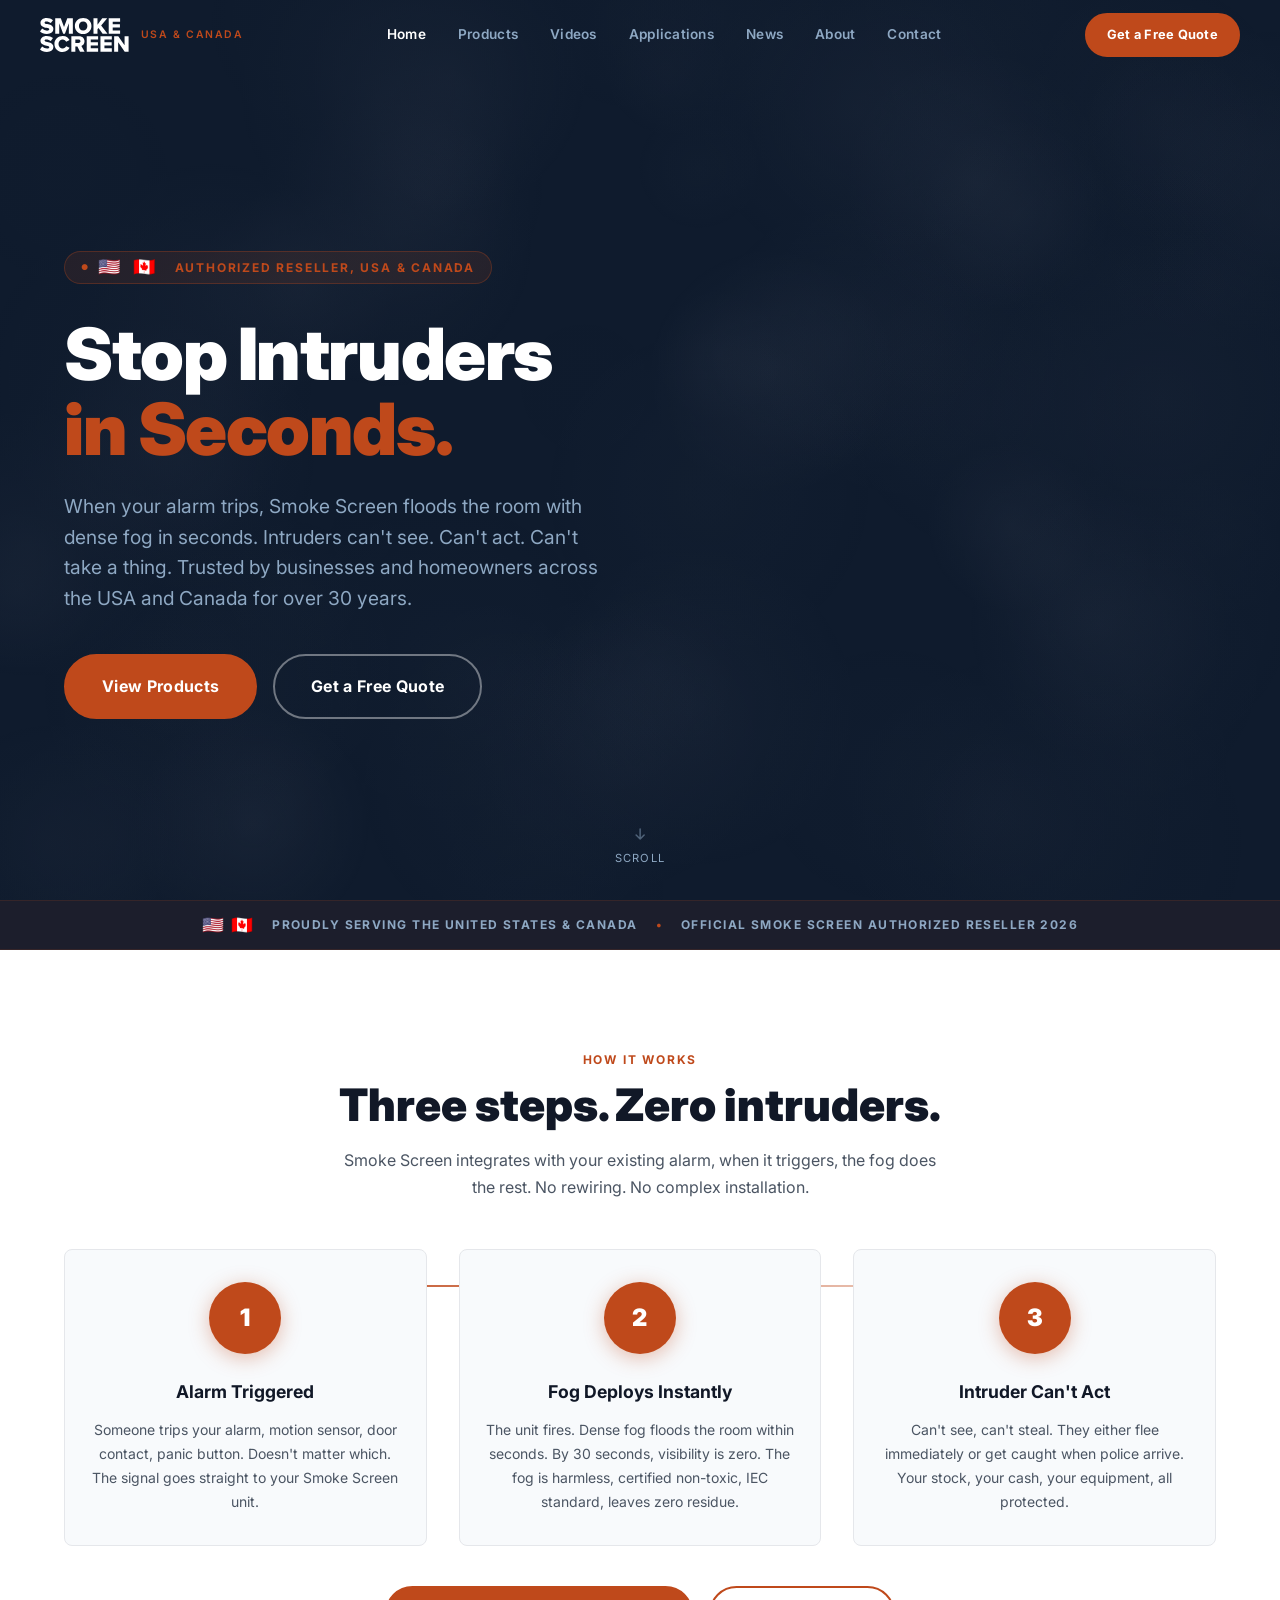
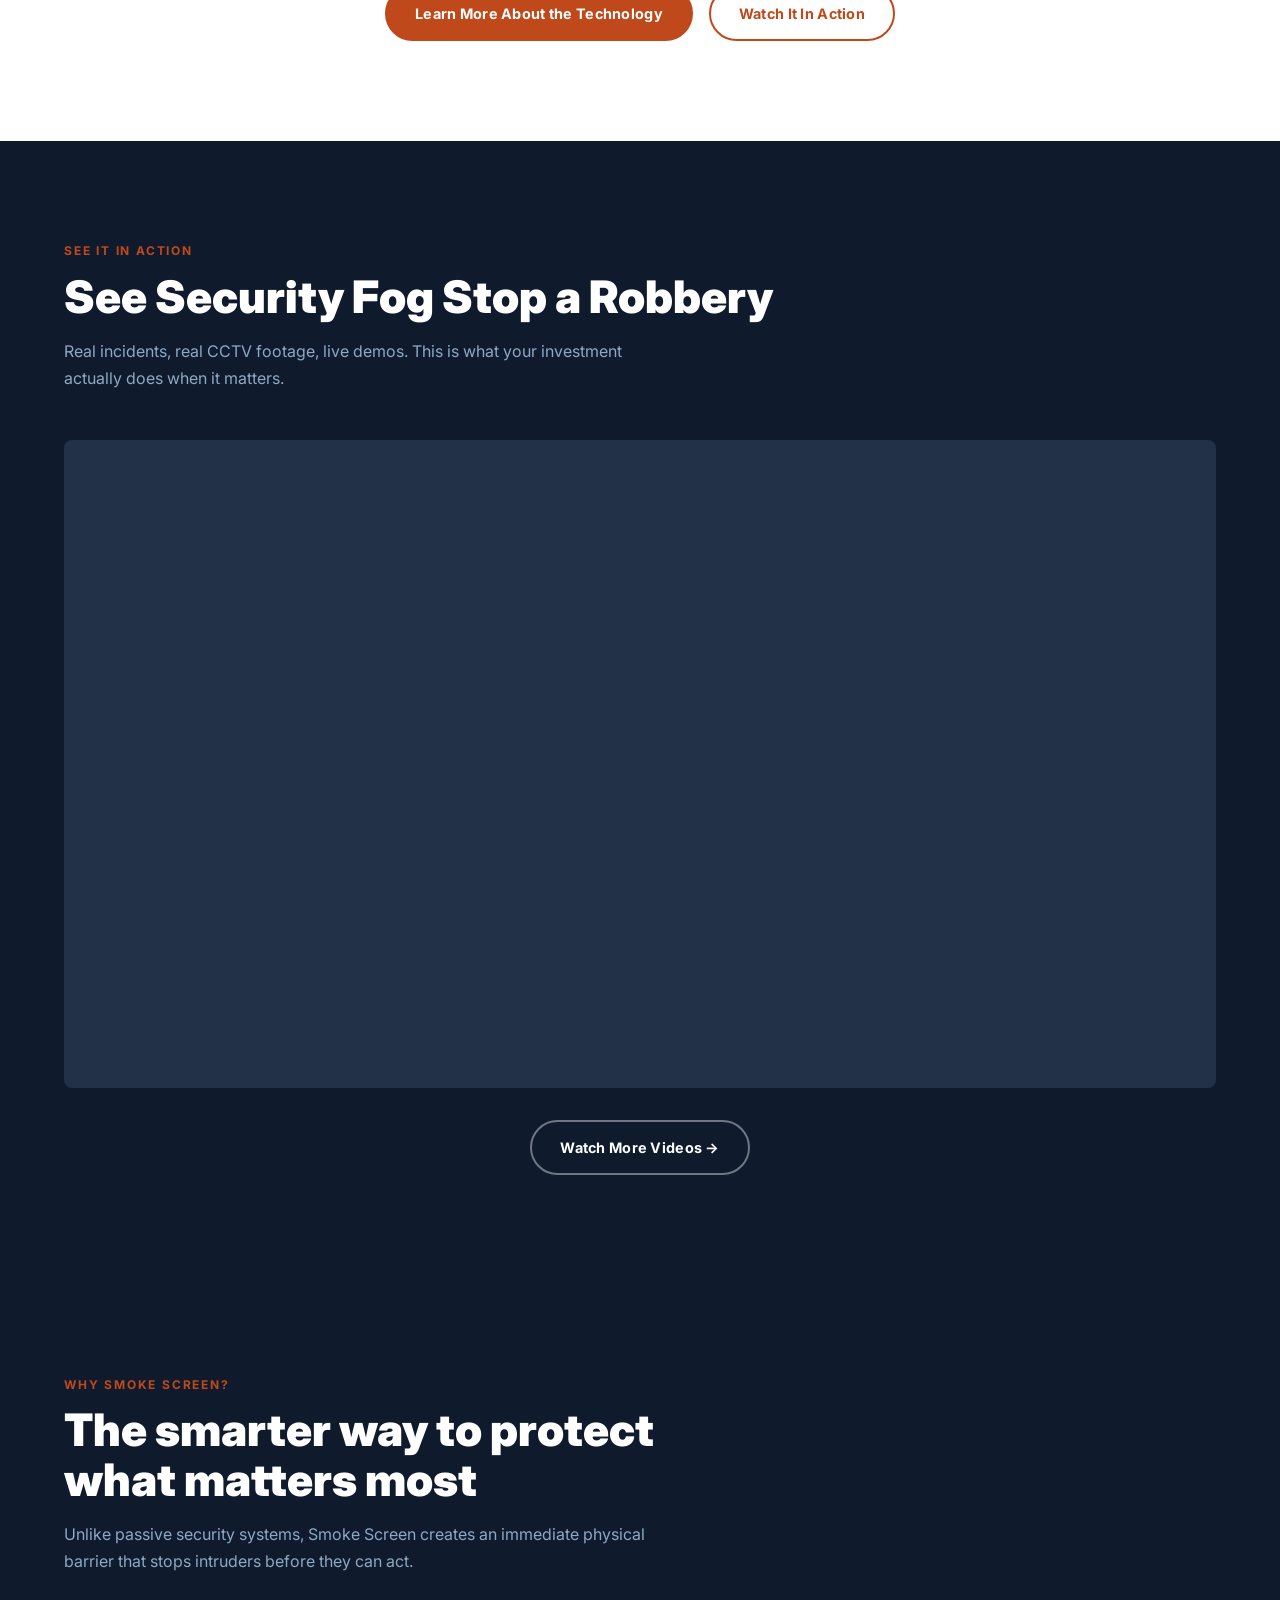
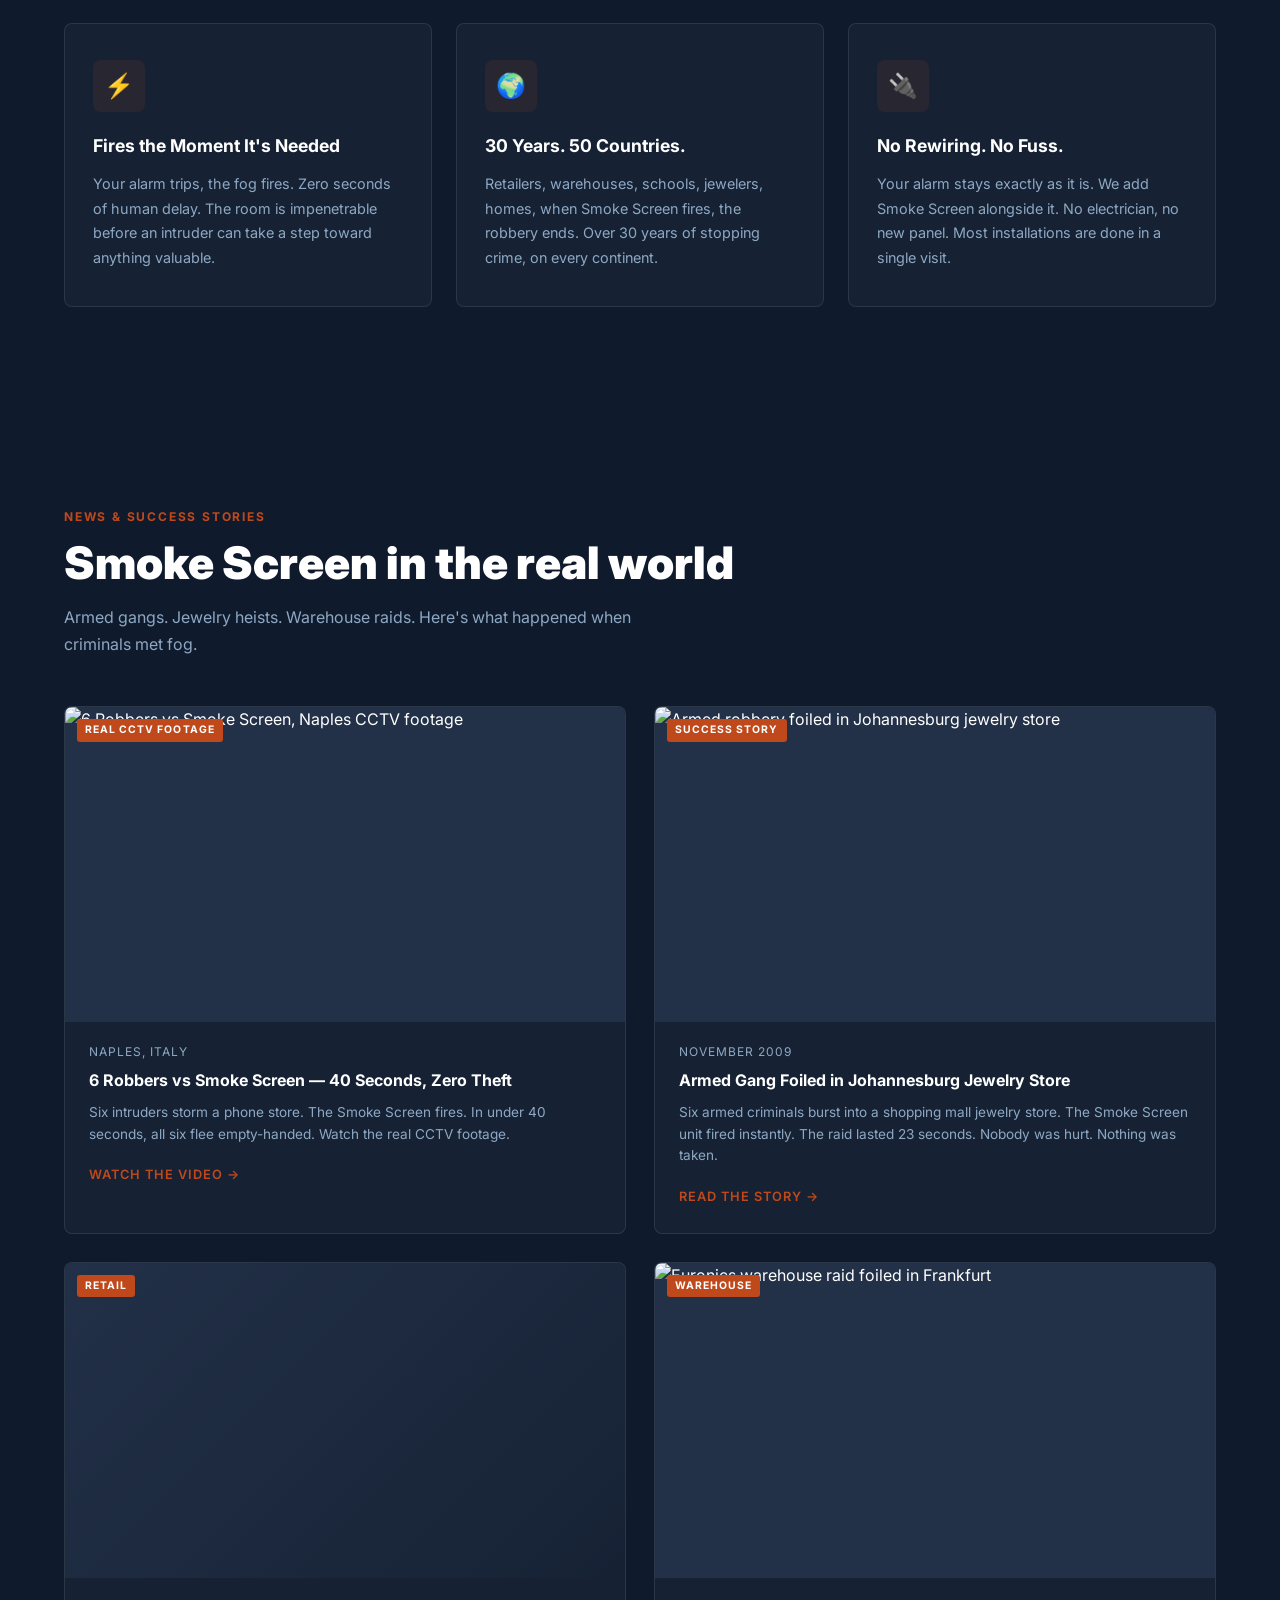
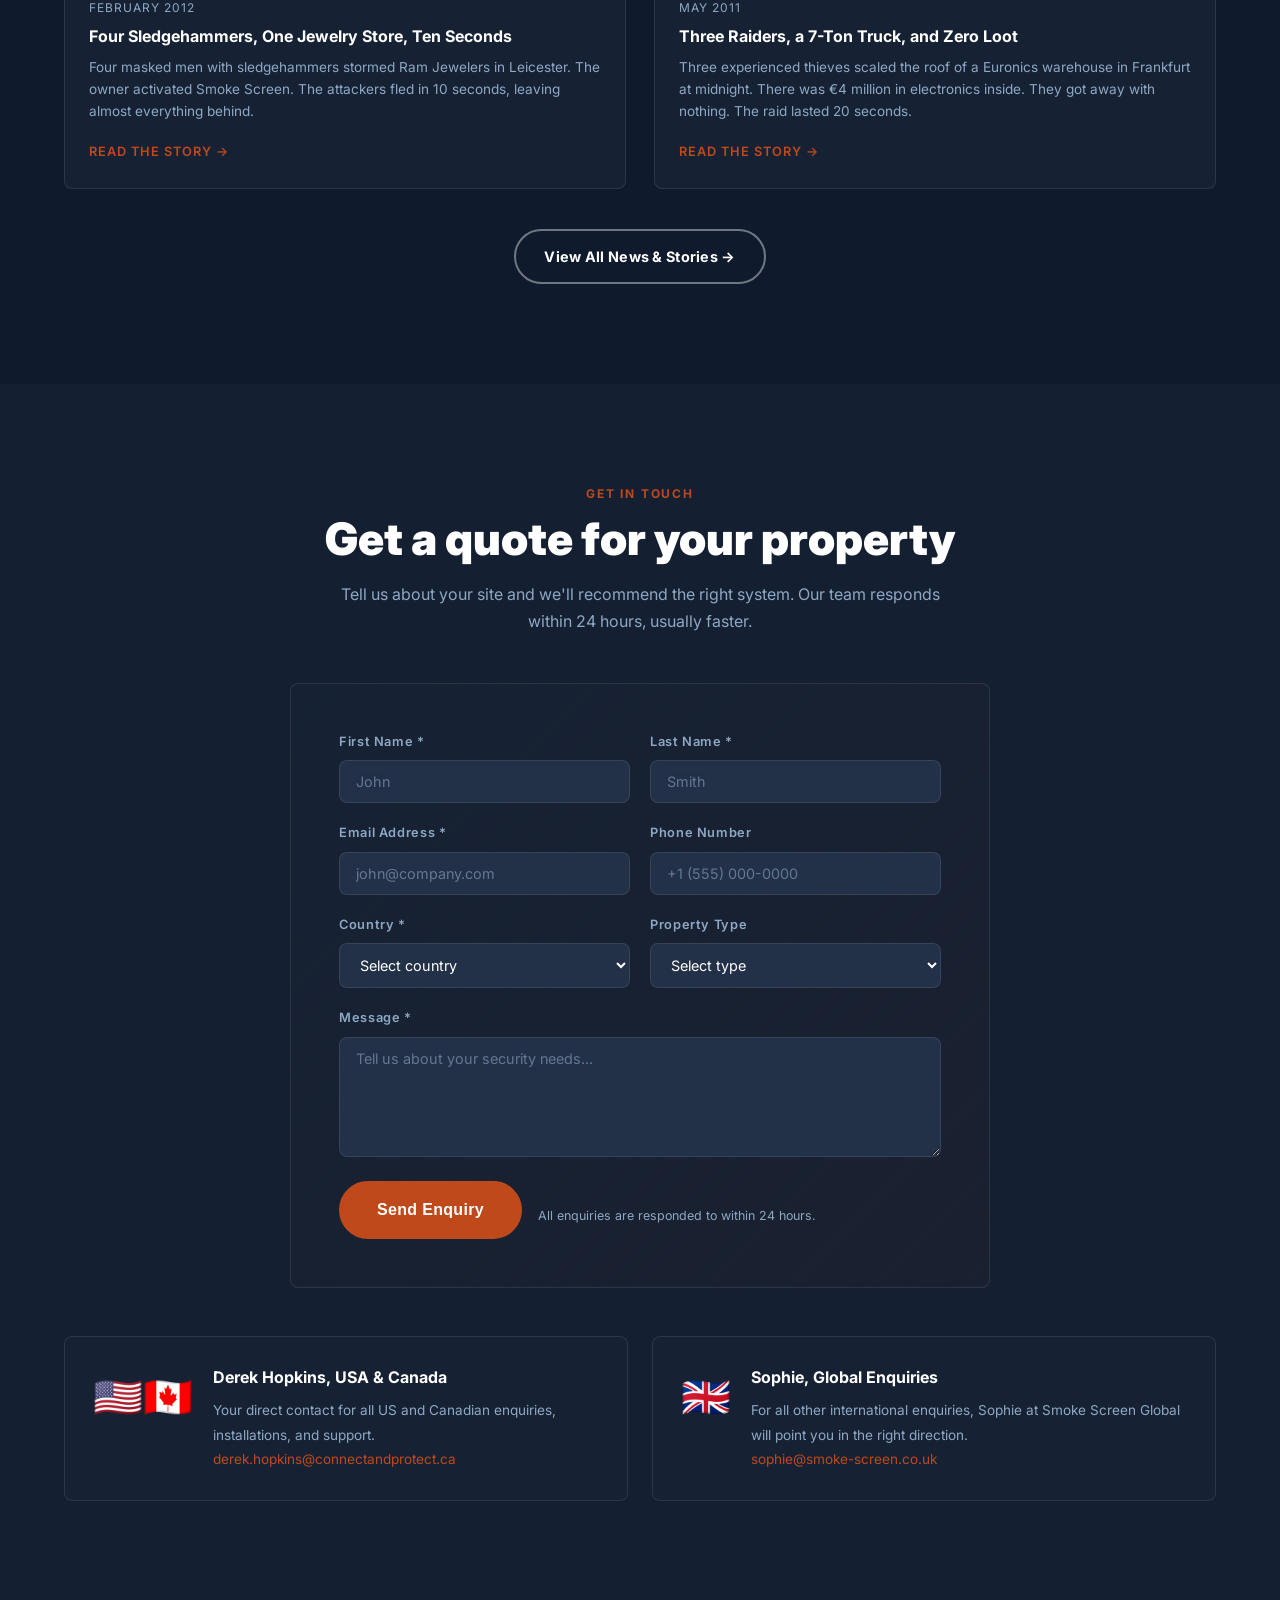
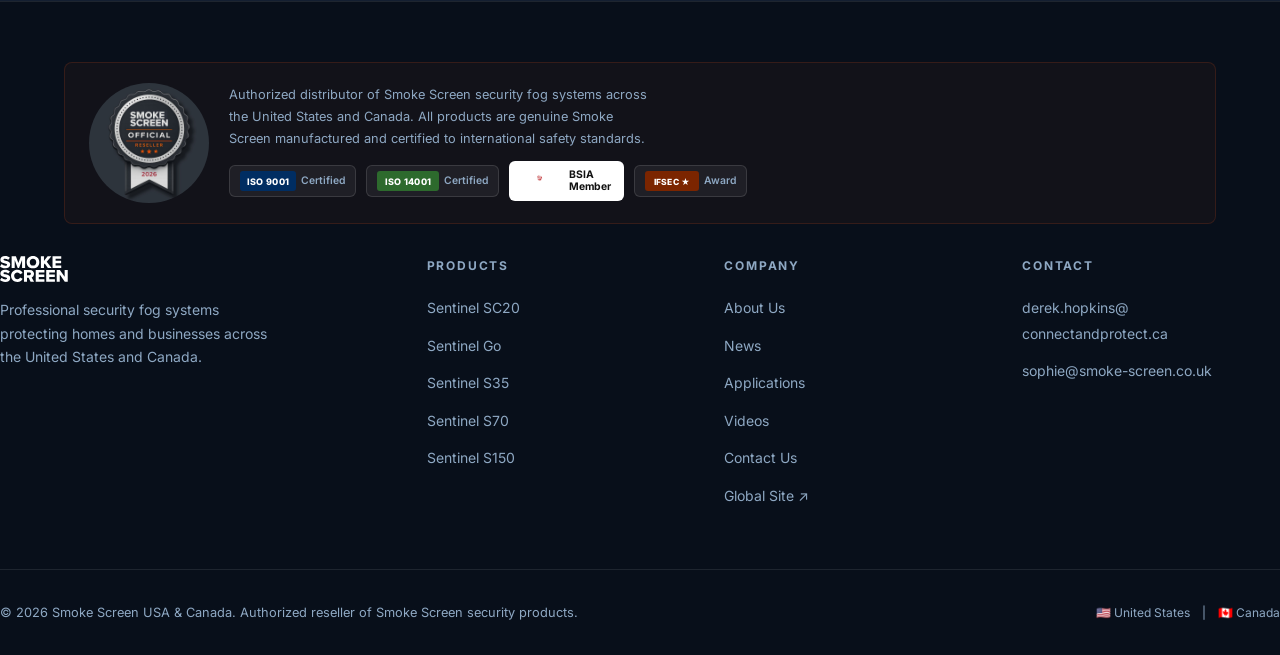
==== index.html @ ddd6b3ee "Update index.html" ====
<!DOCTYPE html>
<html lang="en">
<head>
  <meta charset="UTF-8" />
  <meta name="viewport" content="width=device-width, initial-scale=1.0" />
  <title>Smoke Screen Security, USA & Canada | Security Fog Systems</title>
  <meta name="description" content="Professional security fog systems for the USA and Canada. Stop intruders in seconds with Smoke Screen's proven fog security technology. Request a free quote today." />
  <meta name="keywords" content="security smoke screen USA, fog security system Canada, intruder deterrent USA, smoke screen alarm system, security fog machine, Sentinel Go" />
  <link rel="canonical" href="https://us.smoke-screen.com/" />
  <meta property="og:title" content="Smoke Screen Security, USA & Canada" />
  <meta property="og:description" content="Stop intruders in seconds with professional security fog systems. Serving the USA and Canada." />
  <meta property="og:type" content="website" />
  <meta property="og:url" content="https://us.smoke-screen.com/" />
  <script type="application/ld+json">
  {
    "@context": "https://schema.org",
    "@type": "LocalBusiness",
    "name": "Smoke Screen Security USA & Canada",
    "url": "https://us.smoke-screen.com",
    "description": "Professional security fog systems for the USA and Canada market.",
    "areaServed": ["US", "CA"]
  }
  </script>
  <link rel="preconnect" href="https://fonts.googleapis.com" />
  <link rel="preconnect" href="https://fonts.gstatic.com" crossorigin />
  <link href="https://fonts.googleapis.com/css2?family=Inter:wght@400;600;700;900&display=swap" rel="stylesheet" />
  <link rel="stylesheet" href="css/styles.css" />
  <style>
    .reveal { opacity: 0; transform: translateY(24px); transition: opacity 0.6s ease, transform 0.6s ease; }
    .reveal.revealed { opacity: 1; transform: translateY(0); }
    .reveal-d1 { transition-delay: 0.1s; }
    .reveal-d2 { transition-delay: 0.2s; }
    .reveal-d3 { transition-delay: 0.3s; }
  </style>
</head>
<body>

<!-- ===================== NAV ===================== -->
<nav class="nav" id="main-nav" aria-label="Main navigation">
  <div class="nav-inner">
    <a href="index.html" class="nav-logo" aria-label="Smoke Screen Home">
      <svg viewBox="0 0 1451.04 556.87" xmlns="http://www.w3.org/2000/svg" aria-hidden="true">
        <path fill="#FFFFFF" d="M34.7,173.49a114.91,114.91,0,0,0,81.22,33.57c22.5,0,36.23-9.54,36.23-21.74,0-14.49-16.4-20.21-43.47-25.93C66.73,151,8,140.33,8,80.08,8,37.37,44.23.38,109.44.38c40.8,0,76.26,12.2,103.34,35.45L176.93,82.74c-21.36-17.54-49.19-26.31-71.69-26.31-21.73,0-30.12,8.77-30.12,19.83,0,13.34,15.64,17.92,43.84,23.26,42,8.76,99.92,21,99.92,78.55,0,51.1-37.75,85-106,85-51.47,0-87.31-16-112.86-40.43Z M472.48,86.94,408,258.53h-29L315,86.94V258.53H249.4V4.19h91.13l53,144.14L446.93,4.19h91.14V258.53H472.48Z M707,0c77.79,0,135.75,54.15,135.75,131.55S784.81,263.11,707,263.11,570.9,209,570.9,131.55,629.23,0,707,0Zm0,58c-42.33,0-69.39,32-69.39,73.6,0,41.18,27.06,73.59,69.39,73.59,42,0,69-32.41,69-73.59C776,90,749,58,707,58Z M958.73,162.81l-17.16,21.36v74.36H876V4.19h65.59V108.66L1019.74,4.19h80.84l-98.76,119,104.1,135.37h-80.46Z M1125.39,4.19h186.47V59.48H1191V101.8h118.2v55.67H1191v45.77h120.88v55.29H1125.39Z M34.7,467.26a114.94,114.94,0,0,0,81.22,33.56c22.5,0,36.23-9.54,36.23-21.74,0-14.49-16.4-20.21-43.47-25.93C66.73,444.76,8,434.09,8,373.84c0-42.71,36.23-79.7,101.44-79.7,40.8,0,76.26,12.21,103.34,35.47L176.93,376.5c-21.36-17.54-49.19-26.3-71.69-26.3C83.51,350.2,75.12,359,75.12,370c0,13.34,15.64,17.92,43.84,23.26,42,8.77,99.92,21,99.92,78.56,0,51.09-37.75,85-106,85-51.47,0-87.31-16-112.86-40.42Z M236.43,425.31c0-78.55,59.49-131.55,135.76-131.55,63.3,0,96.09,34.69,112.87,68.26L428.63,388.7c-8.4-20.2-30.13-37-56.44-37-39.66,0-69,32-69,73.59s29.36,73.59,69,73.59c26.31,0,48-16.78,56.44-37l56.43,26.7c-16.4,32.79-49.57,68.25-112.87,68.25C295.92,556.87,236.43,503.48,236.43,425.31Z M612.45,466.12H578.89v86.17h-65.6V298H640.66c56.44,0,88.47,37.37,88.47,84.65,0,44.23-27.08,67.88-50.71,76.27l51.85,93.42H655.16Zm18.3-112.88H578.89v57.21h51.86c17.16,0,31.65-11.07,31.65-28.61S647.91,353.24,630.75,353.24Z M765.38,298H951.85v55.29H831v42.33H949.18v55.67H831V497H951.85v55.29H765.38Z M990,298h186.47v55.29H1055.59v42.33H1173.8v55.67H1055.59V497h120.88v55.29H990Z M1280.21,398.62V552.29h-65.59V298h67.5l103,146.43V298h66V552.29h-63.3Z"/>
      </svg>
      <div class="nav-logo-text">
        <span class="region">USA &amp; Canada</span>
      </div>
    </a>
    <div class="nav-links" role="list">
      <a href="index.html" class="active" role="listitem">Home</a>
      <a href="products.html" role="listitem">Products</a>
      <a href="videos.html" role="listitem">Videos</a>
      <a href="applications.html" role="listitem">Applications</a>
      <a href="news.html" role="listitem">News</a>
      <a href="about.html" role="listitem">About</a>
      <a href="contact.html" role="listitem">Contact</a>
    </div>
    <a href="contact.html" class="btn btn-primary btn-sm nav-cta">Get a Free Quote</a>
    <button class="hamburger" id="hamburger" aria-label="Toggle menu" aria-expanded="false">
      <span></span><span></span><span></span>
    </button>
  </div>
</nav>

<!-- Mobile Drawer -->
<div class="nav-drawer" id="nav-drawer" aria-hidden="true">
  <a href="index.html">Home</a>
  <a href="products.html">Products</a>
  <a href="videos.html">Videos</a>
  <a href="applications.html">Applications</a>
  <a href="news.html">News</a>
  <a href="about.html">About</a>
  <a href="contact.html">Contact</a>
  <a href="contact.html" class="btn btn-primary">Get a Free Quote</a>
</div>

<!-- ===================== HERO ===================== -->
<section class="hero" style="background-image:url('https://img.youtube.com/vi/y1G5q7ozTVw/maxresdefault.jpg'); background-size:cover; background-position:center top;" aria-label="Hero">
  <canvas id="hero-canvas" aria-hidden="true"></canvas>
  <div class="hero-overlay" aria-hidden="true"></div>
  <div class="hero-content">
    <div class="hero-badge"><span style="font-size:1.5em;vertical-align:middle;line-height:1;">🇺🇸&nbsp;&nbsp;🇨🇦</span>&nbsp;&nbsp;Authorized Reseller, USA &amp; Canada</div>
    <h1>Stop Intruders<br/><span>in Seconds.</span></h1>
    <p class="hero-sub">When your alarm trips, Smoke Screen floods the room with dense fog in seconds. Intruders can't see. Can't act. Can't take a thing. Trusted by businesses and homeowners across the USA and Canada for over 30 years.</p>
    <div class="hero-ctas">
      <a href="products.html" class="btn btn-primary btn-lg">View Products</a>
      <a href="contact.html" class="btn btn-outline btn-lg">Get a Free Quote</a>
    </div>
  </div>
  <div class="scroll-hint" aria-hidden="true">
    <svg width="16" height="16" viewBox="0 0 16 16" fill="none"><path d="M8 3v10M4 9l4 4 4-4" stroke="currentColor" stroke-width="1.5" stroke-linecap="round" stroke-linejoin="round"/></svg>
    Scroll
  </div>
</section>

<!-- ===================== US/CANADA STRIP ===================== -->
<div class="us-canada-strip">
  <span class="flags">🇺🇸 🇨🇦</span>
  <span>Proudly serving the United States &amp; Canada</span>
  <span style="color:var(--red);">•</span>
  <span>Official Smoke Screen Authorized Reseller 2026</span>
</div>

<!-- ===================== HOW IT WORKS, Inverted Light Panel ===================== -->
<section class="section section-light" id="how-it-works" aria-label="How it works">
  <div class="container">
    <div class="section-title center reveal">
      <div class="label">How It Works</div>
      <h2>Three steps. Zero intruders.</h2>
      <p>Smoke Screen integrates with your existing alarm, when it triggers, the fog does the rest. No rewiring. No complex installation.</p>
    </div>
    <div class="how-steps-light">
      <div class="step-light reveal reveal-d1">
        <div class="step-num">1</div>
        <h3>Alarm Triggered</h3>
        <p>Someone trips your alarm, motion sensor, door contact, panic button. Doesn't matter which. The signal goes straight to your Smoke Screen unit.</p>
      </div>
      <div class="step-light reveal reveal-d2">
        <div class="step-num">2</div>
        <h3>Fog Deploys Instantly</h3>
        <p>The unit fires. Dense fog floods the room within seconds. By 30 seconds, visibility is zero. The fog is harmless, certified non-toxic, IEC standard, leaves zero residue.</p>
      </div>
      <div class="step-light reveal reveal-d3">
        <div class="step-num">3</div>
        <h3>Intruder Can't Act</h3>
        <p>Can't see, can't steal. They either flee immediately or get caught when police arrive. Your stock, your cash, your equipment, all protected.</p>
      </div>
    </div>
    <div style="text-align:center;margin-top:40px;" class="reveal">
      <a href="about.html" class="btn btn-primary">Learn More About the Technology</a>
      &nbsp;&nbsp;
      <a href="videos.html" class="btn btn-outline" style="border-color:#BF491B;color:#BF491B;">Watch It In Action</a>
    </div>
  </div>
</section>

<!-- ===================== VIDEO SHOWCASE ===================== -->
<section class="section" id="videos">
  <div class="container">
    <div class="section-title reveal">
      <div class="label">See It In Action</div>
      <h2>See Security Fog Stop a Robbery</h2>
      <p>Real incidents, real CCTV footage, live demos. This is what your investment actually does when it matters.</p>
    </div>
    <div class="video-featured reveal">
      <iframe
        src="https://www.youtube.com/embed/y1G5q7ozTVw?rel=0"
        title="6 Robbers vs Smoke Screen, Naples Phone Store CCTV"
        allow="accelerometer; autoplay; clipboard-write; encrypted-media; gyroscope; picture-in-picture"
        allowfullscreen>
      </iframe>
    </div>
    <div style="text-align:center; margin-top:32px;" class="reveal">
      <a href="videos.html" class="btn btn-outline">Watch More Videos →</a>
    </div>
  </div>
</section>

<!-- ===================== WHY SMOKE SCREEN ===================== -->
<section class="section" id="why">
  <div class="container">
    <div class="section-title reveal">
      <div class="label">Why Smoke Screen?</div>
      <h2>The smarter way to protect<br/>what matters most</h2>
      <p>Unlike passive security systems, Smoke Screen creates an immediate physical barrier that stops intruders before they can act.</p>
    </div>
    <div class="why-grid">
      <div class="why-card reveal reveal-d1">
        <div class="why-icon">⚡</div>
        <h3>Fires the Moment It's Needed</h3>
        <p>Your alarm trips, the fog fires. Zero seconds of human delay. The room is impenetrable before an intruder can take a step toward anything valuable.</p>
      </div>
      <div class="why-card reveal reveal-d2">
        <div class="why-icon">🌍</div>
        <h3>30 Years. 50 Countries.</h3>
        <p>Retailers, warehouses, schools, jewelers, homes, when Smoke Screen fires, the robbery ends. Over 30 years of stopping crime, on every continent.</p>
      </div>
      <div class="why-card reveal reveal-d3">
        <div class="why-icon">🔌</div>
        <h3>No Rewiring. No Fuss.</h3>
        <p>Your alarm stays exactly as it is. We add Smoke Screen alongside it. No electrician, no new panel. Most installations are done in a single visit.</p>
      </div>
    </div>
  </div>
</section>

<!-- ===================== NEWS ===================== -->
<section class="section" id="news">
  <div class="container">
    <div class="section-title reveal">
      <div class="label">News &amp; Success Stories</div>
      <h2>Smoke Screen in the real world</h2>
      <p>Armed gangs. Jewelry heists. Warehouse raids. Here's what happened when criminals met fog.</p>
    </div>
    <div class="news-grid">

      <article class="news-card reveal">
        <a href="videos.html" class="news-card-img">
          <img src="https://img.youtube.com/vi/y1G5q7ozTVw/maxresdefault.jpg" alt="6 Robbers vs Smoke Screen, Naples CCTV footage" loading="lazy"
               onerror="this.src='https://img.youtube.com/vi/y1G5q7ozTVw/hqdefault.jpg'" />
          <span class="news-cat">Real CCTV Footage</span>
        </a>
        <div class="news-card-body">
          <time>Naples, Italy</time>
          <h3><a href="videos.html">6 Robbers vs Smoke Screen — 40 Seconds, Zero Theft</a></h3>
          <p>Six intruders storm a phone store. The Smoke Screen fires. In under 40 seconds, all six flee empty-handed. Watch the real CCTV footage.</p>
          <a href="videos.html" class="news-read-more">Watch the video →</a>
        </div>
      </article>

      <article class="news-card reveal reveal-d1">
        <a href="news.html#south-africa" class="news-card-img">
          <img src="https://img.youtube.com/vi/vK083niNAmY/maxresdefault.jpg" alt="Armed robbery foiled in Johannesburg jewelry store" loading="lazy" onerror="this.src='https://img.youtube.com/vi/vK083niNAmY/hqdefault.jpg'"/>
          <span class="news-cat">Success Story</span>
        </a>
        <div class="news-card-body">
          <time>November 2009</time>
          <h3><a href="news.html#south-africa">Armed Gang Foiled in Johannesburg Jewelry Store</a></h3>
          <p>Six armed criminals burst into a shopping mall jewelry store. The Smoke Screen unit fired instantly. The raid lasted 23 seconds. Nobody was hurt. Nothing was taken.</p>
          <a href="news.html#south-africa" class="news-read-more">Read the story →</a>
        </div>
      </article>

      <article class="news-card reveal reveal-d1">
        <a href="news.html#leicester" class="news-card-img" style="background:linear-gradient(135deg,var(--bg-mid) 0%,var(--bg-card) 100%);aspect-ratio:16/9;display:block;">
          <span class="news-cat">Retail</span>
        </a>
        <div class="news-card-body">
          <time>February 2012</time>
          <h3><a href="news.html#leicester">Four Sledgehammers, One Jewelry Store, Ten Seconds</a></h3>
          <p>Four masked men with sledgehammers stormed Ram Jewelers in Leicester. The owner activated Smoke Screen. The attackers fled in 10 seconds, leaving almost everything behind.</p>
          <a href="news.html#leicester" class="news-read-more">Read the story &rarr;</a>
        </div>
      </article>

      <article class="news-card reveal reveal-d2">
        <a href="news.html#euronics" class="news-card-img">
          <img src="https://img.youtube.com/vi/WzbusnzDJv0/maxresdefault.jpg" alt="Euronics warehouse raid foiled in Frankfurt" loading="lazy" onerror="this.src='https://img.youtube.com/vi/WzbusnzDJv0/hqdefault.jpg'"/>
          <span class="news-cat">Warehouse</span>
        </a>
        <div class="news-card-body">
          <time>May 2011</time>
          <h3><a href="news.html#euronics">Three Raiders, a 7-Ton Truck, and Zero Loot</a></h3>
          <p>Three experienced thieves scaled the roof of a Euronics warehouse in Frankfurt at midnight. There was €4 million in electronics inside. They got away with nothing. The raid lasted 20 seconds.</p>
          <a href="news.html#euronics" class="news-read-more">Read the story →</a>
        </div>
      </article>

    </div>
    <div style="text-align:center; margin-top:40px;" class="reveal">
      <a href="news.html" class="btn btn-outline">View All News &amp; Stories →</a>
    </div>
  </div>
</section>

<!-- ===================== CONTACT FORM ===================== -->
<section class="section" id="contact" style="background: rgba(255,255,255,0.02);">
  <div class="container">
    <div class="section-title center reveal">
      <div class="label">Get in Touch</div>
      <h2>Get a quote for your property</h2>
      <p>Tell us about your site and we'll recommend the right system. Our team responds within 24 hours, usually faster.</p>
    </div>
    <div style="max-width:700px; margin: 0 auto;">
      <div class="contact-form-section reveal">
        <form action="https://formsubmit.co/derek.hopkins@connectandprotect.ca" method="POST" novalidate>
          <input type="hidden" name="_subject" value="New Smoke Screen Enquiry, USA/Canada" />
          <input type="hidden" name="_cc" value="sophie@smoke-screen.co.uk" />
          <input type="hidden" name="_next" value="https://ved9871.github.io/us.smoke-screen.com/thank-you.html" />
          <input type="hidden" name="_captcha" value="false" />
          <div class="form-grid">
            <div class="form-group">
              <label for="first-name">First Name *</label>
              <input type="text" id="first-name" name="first_name" placeholder="John" required />
            </div>
            <div class="form-group">
              <label for="last-name">Last Name *</label>
              <input type="text" id="last-name" name="last_name" placeholder="Smith" required />
            </div>
            <div class="form-group">
              <label for="email">Email Address *</label>
              <input type="email" id="email" name="email" placeholder="john@company.com" required />
            </div>
            <div class="form-group">
              <label for="phone">Phone Number</label>
              <input type="tel" id="phone" name="phone" placeholder="+1 (555) 000-0000" />
            </div>
            <div class="form-group">
              <label for="country">Country *</label>
              <select id="country" name="country" required>
                <option value="">Select country</option>
                <option value="USA">United States</option>
                <option value="Canada">Canada</option>
                <option value="Other">Other</option>
              </select>
            </div>
            <div class="form-group">
              <label for="property-type">Property Type</label>
              <select id="property-type" name="property_type">
                <option value="">Select type</option>
                <option>Retail Store</option>
                <option>Warehouse</option>
                <option>Residential</option>
                <option>Office</option>
                <option>School / Education</option>
                <option>Healthcare</option>
                <option>Logistics / Transport</option>
                <option>Other</option>
              </select>
            </div>
            <div class="form-group full">
              <label for="message">Message *</label>
              <textarea id="message" name="message" placeholder="Tell us about your security needs..." required></textarea>
            </div>
          </div>
          <div style="margin-top: 24px; display:flex; align-items:center; gap:16px; flex-wrap:wrap;">
            <button type="submit" class="btn btn-primary btn-lg">Send Enquiry</button>
            <p class="form-note">All enquiries are responded to within 24 hours.</p>
          </div>
        </form>
      </div>
    </div>
    <div class="office-strip" style="margin-top: 48px;">
      <div class="office-card reveal">
        <div class="office-flag">🇺🇸🇨🇦</div>
        <div class="office-info">
          <h4>Derek Hopkins, USA &amp; Canada</h4>
          <p>
            Your direct contact for all US and Canadian enquiries, installations, and support.<br/>
            <a href="mailto:derek.hopkins@connectandprotect.ca">derek.hopkins@connectandprotect.ca</a>
          </p>
        </div>
      </div>
      <div class="office-card reveal">
        <div class="office-flag">🇬🇧</div>
        <div class="office-info">
          <h4>Sophie, Global Enquiries</h4>
          <p>
            For all other international enquiries, Sophie at Smoke Screen Global will point you in the right direction.<br/>
            <a href="mailto:sophie@smoke-screen.co.uk">sophie@smoke-screen.co.uk</a>
          </p>
        </div>
      </div>
    </div>
  </div>
</section>

<!-- ===================== FOOTER ===================== -->
<footer class="footer">
  <div class="container">
        <div class="reseller-badge-wrap" style="margin-bottom:32px;">
      <img src="images/reseller-badge-dark.jpeg" width="120" height="120" alt="Smoke Screen Official Authorized Reseller USA & Canada 2026" style="border-radius:50%;display:block;" />
      <div>
        <p style="margin-bottom:12px;">Authorized distributor of Smoke Screen security fog systems across the United States and Canada. All products are genuine Smoke Screen manufactured and certified to international safety standards.</p>
        <div style="display:flex;gap:10px;align-items:center;flex-wrap:wrap;margin-top:12px;">
          <div style="display:flex;align-items:center;gap:5px;background:rgba(255,255,255,0.06);border:1px solid rgba(255,255,255,0.12);border-radius:6px;padding:5px 10px;" title="ISO 9001 Quality Management — Re-certified December 2024">
            <svg viewBox="0 0 56 20" width="56" height="20" xmlns="http://www.w3.org/2000/svg"><rect width="56" height="20" rx="3" fill="#002D62"/><text x="28" y="14" text-anchor="middle" fill="#fff" font-size="9" font-weight="800" font-family="Inter,sans-serif" letter-spacing="0.3">ISO 9001</text></svg>
            <span style="font-size:0.65rem;color:var(--muted);font-weight:600;white-space:nowrap;">Certified</span>
          </div>
          <div style="display:flex;align-items:center;gap:5px;background:rgba(255,255,255,0.06);border:1px solid rgba(255,255,255,0.12);border-radius:6px;padding:5px 10px;" title="ISO 14001 Environmental Management — Re-certified December 2024">
            <svg viewBox="0 0 62 20" width="62" height="20" xmlns="http://www.w3.org/2000/svg"><rect width="62" height="20" rx="3" fill="#2D6A2D"/><text x="31" y="14" text-anchor="middle" fill="#fff" font-size="9" font-weight="800" font-family="Inter,sans-serif" letter-spacing="0.3">ISO 14001</text></svg>
            <span style="font-size:0.65rem;color:var(--muted);font-weight:600;white-space:nowrap;">Certified</span>
          </div>
          <div style="display:flex;align-items:center;gap:7px;background:#fff;border:1px solid rgba(255,255,255,0.2);border-radius:6px;padding:5px 12px;" title="British Security Industry Association Member">
            <img src="images/bsia-logo.jpeg" alt="BSIA" style="height:28px;width:auto;display:block;" />
            <span style="font-size:0.65rem;color:#111;font-weight:700;white-space:nowrap;line-height:1.2;">BSIA<br/>Member</span>
          </div>
          <div style="display:flex;align-items:center;gap:5px;background:rgba(255,255,255,0.06);border:1px solid rgba(255,255,255,0.12);border-radius:6px;padding:5px 10px;" title="IFSEC International Award Winners">
            <svg viewBox="0 0 54 20" width="54" height="20" xmlns="http://www.w3.org/2000/svg"><rect width="54" height="20" rx="3" fill="#7B2500"/><text x="27" y="14" text-anchor="middle" fill="#fff" font-size="8.5" font-weight="800" font-family="Inter,sans-serif" letter-spacing="0.2">IFSEC ★</text></svg>
            <span style="font-size:0.65rem;color:var(--muted);font-weight:600;white-space:nowrap;">Award</span>
          </div>
        </div>
        </div>
    </div>
    </div>

    <div class="footer-inner">
      <div class="footer-brand">
        <div class="footer-logo">
          <svg viewBox="0 0 1451.04 556.87" xmlns="http://www.w3.org/2000/svg" aria-label="Smoke Screen" style="height:26px;width:auto;">
            <path fill="#FFFFFF" d="M34.7,173.49a114.91,114.91,0,0,0,81.22,33.57c22.5,0,36.23-9.54,36.23-21.74,0-14.49-16.4-20.21-43.47-25.93C66.73,151,8,140.33,8,80.08,8,37.37,44.23.38,109.44.38c40.8,0,76.26,12.2,103.34,35.45L176.93,82.74c-21.36-17.54-49.19-26.31-71.69-26.31-21.73,0-30.12,8.77-30.12,19.83,0,13.34,15.64,17.92,43.84,23.26,42,8.76,99.92,21,99.92,78.55,0,51.1-37.75,85-106,85-51.47,0-87.31-16-112.86-40.43Z M472.48,86.94,408,258.53h-29L315,86.94V258.53H249.4V4.19h91.13l53,144.14L446.93,4.19h91.14V258.53H472.48Z M707,0c77.79,0,135.75,54.15,135.75,131.55S784.81,263.11,707,263.11,570.9,209,570.9,131.55,629.23,0,707,0Zm0,58c-42.33,0-69.39,32-69.39,73.6,0,41.18,27.06,73.59,69.39,73.59,42,0,69-32.41,69-73.59C776,90,749,58,707,58Z M958.73,162.81l-17.16,21.36v74.36H876V4.19h65.59V108.66L1019.74,4.19h80.84l-98.76,119,104.1,135.37h-80.46Z M1125.39,4.19h186.47V59.48H1191V101.8h118.2v55.67H1191v45.77h120.88v55.29H1125.39Z M34.7,467.26a114.94,114.94,0,0,0,81.22,33.56c22.5,0,36.23-9.54,36.23-21.74,0-14.49-16.4-20.21-43.47-25.93C66.73,444.76,8,434.09,8,373.84c0-42.71,36.23-79.7,101.44-79.7,40.8,0,76.26,12.21,103.34,35.47L176.93,376.5c-21.36-17.54-49.19-26.3-71.69-26.3C83.51,350.2,75.12,359,75.12,370c0,13.34,15.64,17.92,43.84,23.26,42,8.77,99.92,21,99.92,78.56,0,51.09-37.75,85-106,85-51.47,0-87.31-16-112.86-40.42Z M236.43,425.31c0-78.55,59.49-131.55,135.76-131.55,63.3,0,96.09,34.69,112.87,68.26L428.63,388.7c-8.4-20.2-30.13-37-56.44-37-39.66,0-69,32-69,73.59s29.36,73.59,69,73.59c26.31,0,48-16.78,56.44-37l56.43,26.7c-16.4,32.79-49.57,68.25-112.87,68.25C295.92,556.87,236.43,503.48,236.43,425.31Z M612.45,466.12H578.89v86.17h-65.6V298H640.66c56.44,0,88.47,37.37,88.47,84.65,0,44.23-27.08,67.88-50.71,76.27l51.85,93.42H655.16Zm18.3-112.88H578.89v57.21h51.86c17.16,0,31.65-11.07,31.65-28.61S647.91,353.24,630.75,353.24Z M765.38,298H951.85v55.29H831v42.33H949.18v55.67H831V497H951.85v55.29H765.38Z M990,298h186.47v55.29H1055.59v42.33H1173.8v55.67H1055.59V497h120.88v55.29H990Z M1280.21,398.62V552.29h-65.59V298h67.5l103,146.43V298h66V552.29h-63.3Z"/>
          </svg>
        </div>
        <p>Professional security fog systems protecting homes and businesses across the United States and Canada.</p>
      </div>
      <div class="footer-col">
        <h5>Products</h5>
        <ul>
          <li><a href="products.html#sentinel-sc20">Sentinel SC20</a></li>
          <li><a href="products.html#sentinel-go">Sentinel Go</a></li>
          <li><a href="products.html#sentinel-s35">Sentinel S35</a></li>
          <li><a href="products.html#sentinel-s70">Sentinel S70</a></li>
          <li><a href="products.html#sentinel-s150">Sentinel S150</a></li>
        </ul>
      </div>
      <div class="footer-col">
        <h5>Company</h5>
        <ul>
          <li><a href="about.html">About Us</a></li>
          <li><a href="news.html">News</a></li>
          <li><a href="applications.html">Applications</a></li>
          <li><a href="videos.html">Videos</a></li>
          <li><a href="contact.html">Contact Us</a></li>
          <li><a href="https://www.smoke-screen.com" target="_blank" rel="noopener">Global Site &#x2197;</a></li>
        </ul>
      </div>
      <div class="footer-col">
        <h5>Contact</h5>
        <ul>
          <li><a href="mailto:derek.hopkins@connectandprotect.ca">derek.hopkins@<br/>connectandprotect.ca</a></li>
          <li><a href="mailto:sophie@smoke-screen.co.uk">sophie@smoke-screen.co.uk</a></li>
        </ul>
      </div>
    </div>
    <div class="footer-bottom">
      <p>&copy; 2026 Smoke Screen USA &amp; Canada. Authorized reseller of Smoke Screen security products.</p>
      <div style="display:flex;gap:12px;align-items:center;font-size:0.75rem;color:var(--muted);">
        <span>🇺🇸 United States</span>
        <span>|</span>
        <span>🇨🇦 Canada</span>
      </div>
    </div>
  </div>
</footer>

<script src="js/main.js"></script>
</body>
</html>
---- css/styles.css ----
/* ============================================================
   SMOKE SCREEN USA & CANADA, Main Stylesheet
   Design System: Dark bg, Brand Orange accents, Inter font
   Brand primary: #BF491B (from smoke-screen.com)
   ============================================================ */

/* ---------- Reset & Base ---------- */
*, *::before, *::after { box-sizing: border-box; margin: 0; padding: 0; }

:root {
  --bg:        #0F1B2D;   /* Crawfords midnight navy */
  --bg-card:   #162234;
  --bg-mid:    #223048;
  --red:       #BF491B;   /* Smoke Screen brand orange */
  --red-hover: #A03914;
  --white:     #FFFFFF;
  --muted:     #8EA8C3;
  --border:    rgba(255,255,255,0.09);
  --radius:    8px;
  --radius-pill: 100px;
  --transition: 0.3s ease;
  --section-pad: clamp(60px, 8vw, 100px);
  --max-w: 1200px;
}

html { scroll-behavior: smooth; font-size: 16px; }

body {
  background: var(--bg);
  color: var(--white);
  font-family: 'Inter', sans-serif;
  font-weight: 400;
  line-height: 1.6;
  overflow-x: hidden;
}

img { max-width: 100%; height: auto; display: block; }
a { color: inherit; text-decoration: none; }
ul { list-style: none; }

/* ---------- Typography ---------- */
h1 { font-size: clamp(2.5rem, 6vw, 4.5rem); font-weight: 900; line-height: 1.05; letter-spacing: -0.02em; }
h2 { font-size: clamp(1.8rem, 4vw, 2.8rem); font-weight: 900; line-height: 1.1; }
h3 { font-size: clamp(1.2rem, 2.5vw, 1.5rem); font-weight: 700; }
h4 { font-size: 1rem; font-weight: 700; }
p  { font-size: 1rem; color: var(--muted); line-height: 1.7; }

.label {
  font-size: 0.75rem;
  font-weight: 700;
  text-transform: uppercase;
  letter-spacing: 0.15em;
  color: var(--red);
}

/* ---------- Layout Utilities ---------- */
.container { max-width: var(--max-w); margin: 0 auto; padding: 0 24px; }
.section    { padding: var(--section-pad) 0; }
.section-title { margin-bottom: 48px; }
.section-title .label { margin-bottom: 12px; }
.section-title h2 { margin-bottom: 16px; }
.section-title p  { max-width: 600px; }
.section-title.center { text-align: center; }
.section-title.center p { margin: 0 auto; }
.grid-2 { display: grid; grid-template-columns: repeat(2, 1fr); gap: 24px; }
.grid-3 { display: grid; grid-template-columns: repeat(3, 1fr); gap: 24px; }
.grid-4 { display: grid; grid-template-columns: repeat(4, 1fr); gap: 24px; }

/* ---------- Buttons ---------- */
.btn {
  display: inline-flex;
  align-items: center;
  gap: 8px;
  padding: 14px 28px;
  border-radius: var(--radius-pill);
  font-size: 0.9rem;
  font-weight: 700;
  letter-spacing: 0.02em;
  cursor: pointer;
  transition: var(--transition);
  border: 2px solid transparent;
  white-space: nowrap;
}
.btn-primary {
  background: var(--red);
  color: var(--white);
  border-color: var(--red);
}
.btn-primary:hover {
  background: var(--red-hover);
  border-color: var(--red-hover);
  transform: translateY(-2px);
}
.btn-outline {
  background: transparent;
  color: var(--white);
  border-color: rgba(255,255,255,0.4);
}
.btn-outline:hover {
  border-color: var(--white);
  transform: translateY(-2px);
}
.btn-sm { padding: 10px 20px; font-size: 0.8rem; }
.btn-lg { padding: 18px 36px; font-size: 1rem; }

/* ---------- Navigation ---------- */
.nav {
  position: fixed;
  top: 0; left: 0; right: 0;
  z-index: 1000;
  padding: 0 24px;
  height: 70px;
  display: flex;
  align-items: center;
  transition: background var(--transition), box-shadow var(--transition);
}
.nav.scrolled {
  background: rgba(15,27,45,0.97);
  box-shadow: 0 1px 0 var(--border);
  backdrop-filter: blur(12px);
}
.nav-inner {
  max-width: var(--max-w);
  margin: 0 auto;
  width: 100%;
  display: flex;
  align-items: center;
  justify-content: space-between;
  gap: 24px;
}
.nav-logo {
  display: flex;
  align-items: center;
  gap: 12px;
  flex-shrink: 0;
}
.nav-logo svg { height: 34px; width: auto; }
.nav-logo-text { display: flex; flex-direction: column; line-height: 1.1; }
.nav-logo-text .brand { font-size: 1rem; font-weight: 900; color: var(--white); letter-spacing: 0.05em; }
.nav-logo-text .region { font-size: 0.65rem; font-weight: 600; color: var(--red); text-transform: uppercase; letter-spacing: 0.15em; }
.nav-links { display: flex; align-items: center; gap: 32px; }
.nav-links a {
  font-size: 0.85rem;
  font-weight: 600;
  color: var(--muted);
  transition: color var(--transition);
  letter-spacing: 0.02em;
}
.nav-links a:hover, .nav-links a.active { color: var(--white); }
.nav-cta { flex-shrink: 0; }
.hamburger {
  display: none;
  flex-direction: column;
  gap: 5px;
  cursor: pointer;
  padding: 4px;
  background: none;
  border: none;
}
.hamburger span {
  display: block;
  width: 24px;
  height: 2px;
  background: var(--white);
  border-radius: 2px;
  transition: var(--transition);
}
.hamburger.open span:nth-child(1) { transform: translateY(7px) rotate(45deg); }
.hamburger.open span:nth-child(2) { opacity: 0; }
.hamburger.open span:nth-child(3) { transform: translateY(-7px) rotate(-45deg); }

/* Mobile drawer */
.nav-drawer {
  display: none;
  position: fixed;
  top: 70px; left: 0; right: 0;
  background: rgba(15,27,45,0.98);
  backdrop-filter: blur(16px);
  padding: 24px;
  flex-direction: column;
  gap: 20px;
  border-top: 1px solid var(--border);
  z-index: 999;
  transform: translateY(-20px);
  opacity: 0;
  transition: var(--transition);
}
.nav-drawer.open { display: flex; transform: translateY(0); opacity: 1; }
.nav-drawer a {
  font-size: 1rem;
  font-weight: 600;
  color: var(--muted);
  padding: 8px 0;
  border-bottom: 1px solid var(--border);
  transition: color var(--transition);
}
.nav-drawer a:hover { color: var(--white); }
.nav-drawer .btn { width: 100%; justify-content: center; }

/* ---------- Hero ---------- */
.hero {
  position: relative;
  min-height: 100vh;
  display: flex;
  align-items: center;
  overflow: hidden;
  padding-top: 70px;
}
#hero-canvas {
  position: absolute;
  inset: 0;
  width: 100%;
  height: 100%;
  z-index: 0;
}
.hero-overlay {
  position: absolute;
  inset: 0;
  background: linear-gradient(135deg, rgba(15,27,45,0.85) 0%, rgba(15,27,45,0.5) 50%, rgba(15,27,45,0.7) 100%);
  z-index: 1;
}
.hero-content {
  position: relative;
  z-index: 2;
  max-width: var(--max-w);
  margin: 0 auto;
  padding: 80px 24px;
  width: 100%;
}
.hero-badge {
  display: inline-flex;
  align-items: center;
  gap: 8px;
  background: rgba(191,73,27,0.12);
  border: 1px solid rgba(191,73,27,0.3);
  border-radius: var(--radius-pill);
  padding: 6px 16px;
  font-size: 0.75rem;
  font-weight: 700;
  letter-spacing: 0.15em;
  text-transform: uppercase;
  color: var(--red);
  margin-bottom: 32px;
}
.hero-badge::before { content: '●'; font-size: 0.5rem; animation: pulse-dot 2s infinite; }
@keyframes pulse-dot { 0%,100% { opacity: 1; } 50% { opacity: 0.3; } }
.hero h1 { max-width: 820px; margin-bottom: 24px; }
.hero h1 span { color: var(--red); }
.hero-sub { font-size: clamp(1rem, 2vw, 1.2rem); color: var(--muted); max-width: 540px; margin-bottom: 40px; line-height: 1.6; }
.hero-ctas { display: flex; gap: 16px; flex-wrap: wrap; align-items: center; }
.hero-stats {
  display: flex;
  gap: 40px;
  margin-top: 64px;
  padding-top: 40px;
  border-top: 1px solid var(--border);
  flex-wrap: wrap;
}
.hero-stat .num { font-size: 2rem; font-weight: 900; color: var(--white); }
.hero-stat .desc { font-size: 0.75rem; font-weight: 600; color: var(--muted); text-transform: uppercase; letter-spacing: 0.1em; margin-top: 2px; }
.scroll-hint {
  position: absolute;
  bottom: 32px;
  left: 50%;
  transform: translateX(-50%);
  z-index: 2;
  display: flex;
  flex-direction: column;
  align-items: center;
  gap: 8px;
  color: var(--muted);
  font-size: 0.7rem;
  letter-spacing: 0.1em;
  text-transform: uppercase;
  animation: bounce 2s infinite;
}
.scroll-hint svg { opacity: 0.5; }
@keyframes bounce { 0%,100% { transform: translateX(-50%) translateY(0); } 50% { transform: translateX(-50%) translateY(6px); } }

/* ---------- Why Section ---------- */
.why-grid { display: grid; grid-template-columns: repeat(3, 1fr); gap: 24px; }
.why-card {
  background: var(--bg-card);
  border: 1px solid var(--border);
  border-radius: var(--radius);
  padding: 36px 28px;
  transition: var(--transition);
}
.why-card:hover { border-color: var(--red); transform: translateY(-4px); }
.why-icon {
  width: 52px; height: 52px;
  background: rgba(191,73,27,0.1);
  border-radius: var(--radius);
  display: flex;
  align-items: center;
  justify-content: center;
  margin-bottom: 20px;
  font-size: 1.5rem;
}
.why-card h3 { margin-bottom: 12px; font-size: 1.1rem; }
.why-card p { font-size: 0.9rem; }

/* ---------- Products Section ---------- */
.product-card {
  background: var(--bg-card);
  border: 1px solid var(--border);
  border-radius: var(--radius);
  overflow: hidden;
  transition: var(--transition);
  display: flex;
  flex-direction: column;
}
.product-card:hover { border-color: var(--red); transform: translateY(-4px); box-shadow: 0 0 24px rgba(191,73,27,0.15); }
.product-card-img {
  aspect-ratio: 16/9;
  background: var(--bg-mid);
  display: flex;
  align-items: center;
  justify-content: center;
  overflow: hidden;
  position: relative;
}
.product-card-img img { width: 100%; height: 100%; object-fit: cover; }
.product-card-img .placeholder-img {
  font-size: 3rem;
  opacity: 0.3;
  display: flex;
  align-items: center;
  justify-content: center;
  width: 100%;
  height: 100%;
}
.product-badge {
  position: absolute;
  top: 12px; left: 12px;
  background: var(--red);
  color: var(--white);
  font-size: 0.65rem;
  font-weight: 700;
  letter-spacing: 0.1em;
  text-transform: uppercase;
  padding: 4px 10px;
  border-radius: var(--radius-pill);
}
.product-card-body { padding: 24px; flex: 1; display: flex; flex-direction: column; }
.product-card-body h3 { margin-bottom: 10px; font-size: 1.1rem; }
.product-card-body p { font-size: 0.875rem; margin-bottom: 16px; }
.product-features { margin-bottom: 24px; flex: 1; }
.product-features li {
  font-size: 0.8rem;
  color: var(--muted);
  padding: 5px 0;
  border-bottom: 1px solid var(--border);
  display: flex;
  align-items: center;
  gap: 8px;
}
.product-features li::before { content: '→'; color: var(--red); font-weight: 700; flex-shrink: 0; }

/* ---------- Video Section ---------- */
.video-featured {
  border-radius: var(--radius);
  overflow: hidden;
  aspect-ratio: 16/9;
  margin-bottom: 24px;
  background: var(--bg-mid);
}
.video-featured iframe { width: 100%; height: 100%; border: 0; }
.video-grid { display: grid; grid-template-columns: repeat(3, 1fr); gap: 16px; }
.video-thumb {
  background: var(--bg-card);
  border: 1px solid var(--border);
  border-radius: var(--radius);
  overflow: hidden;
  cursor: pointer;
  transition: var(--transition);
}
.video-thumb:hover { border-color: var(--red); transform: translateY(-2px); }
.video-thumb-img {
  aspect-ratio: 16/9;
  background: var(--bg-mid);
  position: relative;
  overflow: hidden;
}
.video-thumb-img img { width: 100%; height: 100%; object-fit: cover; transition: var(--transition); }
.video-thumb:hover .video-thumb-img img { transform: scale(1.05); }
.play-icon {
  position: absolute;
  inset: 0;
  display: flex;
  align-items: center;
  justify-content: center;
  background: rgba(0,0,0,0.4);
}
.play-icon svg { filter: drop-shadow(0 2px 8px rgba(0,0,0,0.5)); }
.video-thumb-info { padding: 16px; }
.video-thumb-info h4 { font-size: 0.9rem; margin-bottom: 4px; color: var(--white); }
.video-thumb-info p { font-size: 0.8rem; color: var(--muted); }
a.video-thumb { text-decoration: none; display: block; color: inherit; }

/* ---------- How It Works ---------- */
.how-steps { display: grid; grid-template-columns: repeat(3, 1fr); gap: 0; position: relative; }
.how-steps::before {
  content: '';
  position: absolute;
  top: 36px;
  left: calc(33.33% / 2);
  right: calc(33.33% / 2);
  height: 2px;
  background: linear-gradient(to right, var(--red), transparent);
}
.step {
  text-align: center;
  padding: 0 24px;
  position: relative;
}
.step-num {
  width: 72px; height: 72px;
  border-radius: 50%;
  background: var(--red);
  color: var(--white);
  font-size: 1.5rem;
  font-weight: 900;
  display: flex;
  align-items: center;
  justify-content: center;
  margin: 0 auto 24px;
  box-shadow: 0 0 32px rgba(191,73,27,0.4);
}
.step h3 { font-size: 1.1rem; margin-bottom: 12px; }
.step p { font-size: 0.875rem; }

/* ---------- Industries / Use Cases ---------- */
.industry-grid { display: grid; grid-template-columns: repeat(4, 1fr); gap: 16px; }
.industry-card {
  background: var(--bg-card);
  border: 1px solid var(--border);
  border-radius: var(--radius);
  padding: 24px 20px;
  text-align: center;
  transition: var(--transition);
  cursor: default;
}
.industry-card:hover { border-color: var(--red); transform: translateY(-4px); }
.industry-card .icon { font-size: 2rem; margin-bottom: 12px; }
.industry-card h4 { font-size: 0.85rem; font-weight: 700; color: var(--white); }

/* ---------- Contact Form ---------- */
.contact-form-section {
  background: linear-gradient(135deg, var(--bg-card) 0%, rgba(191,73,27,0.04) 100%);
  border: 1px solid var(--border);
  border-radius: var(--radius);
  padding: 48px;
}
.form-grid { display: grid; grid-template-columns: 1fr 1fr; gap: 20px; }
.form-group { display: flex; flex-direction: column; gap: 8px; }
.form-group.full { grid-column: 1 / -1; }
.form-group label { font-size: 0.8rem; font-weight: 600; color: var(--muted); letter-spacing: 0.05em; }
.form-group input,
.form-group select,
.form-group textarea {
  background: var(--bg-mid);
  border: 1px solid var(--border);
  border-radius: var(--radius);
  color: var(--white);
  font-family: 'Inter', sans-serif;
  font-size: 0.9rem;
  padding: 12px 16px;
  transition: border-color var(--transition);
  outline: none;
  width: 100%;
}
.form-group input::placeholder,
.form-group textarea::placeholder { color: var(--muted); opacity: 0.6; }
.form-group select option { background: var(--bg-card); }
.form-group input:focus,
.form-group select:focus,
.form-group textarea:focus { border-color: var(--red); }
.form-group textarea { resize: vertical; min-height: 120px; }
.form-note { font-size: 0.78rem; color: var(--muted); margin-top: 12px; }
.form-success {
  display: none;
  text-align: center;
  padding: 48px;
  color: var(--white);
}
.form-success .success-icon { font-size: 3rem; margin-bottom: 16px; }
.form-success h3 { font-size: 1.5rem; margin-bottom: 12px; }

/* ---------- Office Cards ---------- */
.office-strip { display: grid; grid-template-columns: repeat(2, 1fr); gap: 24px; }
.office-card {
  background: var(--bg-card);
  border: 1px solid var(--border);
  border-radius: var(--radius);
  padding: 28px;
  display: flex;
  gap: 20px;
  align-items: flex-start;
}
.office-flag { font-size: 2.5rem; flex-shrink: 0; }
.office-info h4 { font-size: 1rem; margin-bottom: 8px; }
.office-info p { font-size: 0.85rem; color: var(--muted); line-height: 1.8; }
.office-info a { color: var(--red); transition: color var(--transition); }
.office-info a:hover { color: var(--red-hover); }

/* ---------- CTA Banner ---------- */
.cta-banner {
  background: linear-gradient(135deg, var(--red) 0%, #7A2E0A 100%);
  border-radius: var(--radius);
  padding: 60px 48px;
  display: flex;
  align-items: center;
  justify-content: space-between;
  gap: 32px;
  flex-wrap: wrap;
}
.cta-banner h2 { color: var(--white); font-size: clamp(1.5rem, 3vw, 2.2rem); }
.cta-banner p { color: rgba(255,255,255,0.75); margin-top: 8px; }
.btn-white {
  background: var(--white);
  color: #7A2E0A;
  border-color: var(--white);
  font-weight: 800;
}
.btn-white:hover { background: rgba(255,255,255,0.9); transform: translateY(-2px); }

/* ---------- Footer ---------- */
.footer {
  background: #080F1A;
  border-top: 1px solid var(--border);
  padding: 60px 0 32px;
}
.footer-inner {
  display: grid;
  grid-template-columns: 1.5fr repeat(3, 1fr);
  gap: 40px;
  margin-bottom: 48px;
}
.footer-brand p { font-size: 0.875rem; color: var(--muted); margin-top: 16px; max-width: 280px; }
.footer-logo { display: flex; align-items: center; gap: 10px; }
.footer-logo svg { height: 22px; }
.footer-col h5 { font-size: 0.75rem; font-weight: 700; letter-spacing: 0.15em; text-transform: uppercase; color: var(--muted); margin-bottom: 20px; }
.footer-col ul li { margin-bottom: 12px; }
.footer-col ul li a { font-size: 0.875rem; color: var(--muted); transition: color var(--transition); }
.footer-col ul li a:hover { color: var(--white); }
.footer-bottom {
  display: flex;
  align-items: center;
  justify-content: space-between;
  padding-top: 32px;
  border-top: 1px solid var(--border);
  flex-wrap: wrap;
  gap: 16px;
}
.footer-bottom p { font-size: 0.8rem; color: var(--muted); }
.footer-bottom a { color: var(--muted); transition: color var(--transition); }
.footer-bottom a:hover { color: var(--white); }

/* ---------- Page Hero (inner pages) ---------- */
.page-hero {
  padding: 130px 0 60px;
  background: linear-gradient(180deg, rgba(191,73,27,0.08) 0%, transparent 100%);
  border-bottom: 1px solid var(--border);
}
.page-hero .label { margin-bottom: 12px; }
.page-hero h1 { font-size: clamp(2rem, 5vw, 3.5rem); margin-bottom: 16px; }
.page-hero p { font-size: 1.05rem; max-width: 560px; }

/* ---------- Products Page Specific ---------- */
.product-full {
  display: grid;
  grid-template-columns: 1fr 1fr;
  gap: 48px;
  align-items: start;
  padding: 48px 0;
  border-bottom: 1px solid var(--border);
}
.product-full:last-child { border-bottom: none; }
.product-full.reverse { direction: rtl; }
.product-full.reverse > * { direction: ltr; }
.product-gallery { position: relative; }
.product-gallery-main {
  aspect-ratio: 4/3;
  background: var(--bg-card);
  border-radius: var(--radius);
  overflow: hidden;
  border: 1px solid var(--border);
}
.product-gallery-main img { width: 100%; height: 100%; object-fit: cover; }
.product-gallery-main .placeholder-img {
  display: flex;
  align-items: center;
  justify-content: center;
  width: 100%;
  height: 100%;
  font-size: 4rem;
  color: var(--muted);
  opacity: 0.4;
}
.product-info .label { margin-bottom: 12px; }
.product-info h2 { margin-bottom: 16px; font-size: clamp(1.5rem, 3vw, 2rem); }
.product-info > p { margin-bottom: 28px; }
.spec-table { width: 100%; border-collapse: collapse; margin-bottom: 28px; }
.spec-table tr { border-bottom: 1px solid var(--border); }
.spec-table td { padding: 10px 0; font-size: 0.875rem; }
.spec-table td:first-child { color: var(--muted); width: 45%; }
.spec-table td:last-child { color: var(--white); font-weight: 600; }
.product-actions { display: flex; gap: 12px; flex-wrap: wrap; }

/* ---------- News Grid ---------- */
.news-grid { display: grid; grid-template-columns: repeat(2, 1fr); gap: 28px; }
.news-card { background: var(--bg-card); border: 1px solid var(--border); border-radius: var(--radius); overflow: hidden; transition: var(--transition); }
.news-card:hover { border-color: var(--red); transform: translateY(-3px); }
.news-card-img { position: relative; display: block; aspect-ratio: 16/9; overflow: hidden; background: var(--bg-mid); }
.news-card-img img { width: 100%; height: 100%; object-fit: cover; transition: transform 0.4s ease; }
.news-card:hover .news-card-img img { transform: scale(1.05); }
.news-cat { position: absolute; top: 12px; left: 12px; background: var(--red); color: #fff; font-size: 0.65rem; font-weight: 700; text-transform: uppercase; letter-spacing: 0.1em; padding: 3px 8px; border-radius: 3px; }
.news-card-body { padding: 20px 24px 24px; }
.news-card-body time { display: block; font-size: 0.75rem; color: var(--muted); text-transform: uppercase; letter-spacing: 0.08em; margin-bottom: 8px; }
.news-card-body h3 { font-size: 1rem; font-weight: 700; margin-bottom: 10px; line-height: 1.4; }
.news-card-body h3 a { color: var(--white); text-decoration: none; }
.news-card-body h3 a:hover { color: var(--red); }
.news-card-body p { font-size: 0.85rem; color: var(--muted); line-height: 1.6; margin-bottom: 16px; }
.news-read-more { font-size: 0.8rem; font-weight: 600; color: var(--red); text-decoration: none; text-transform: uppercase; letter-spacing: 0.08em; transition: opacity 0.2s; }
.news-read-more:hover { opacity: 0.7; }
@media (max-width: 768px) { .news-grid { grid-template-columns: 1fr; } }

/* News full page */
.news-article { background: var(--bg-card); border: 1px solid var(--border); border-radius: var(--radius); overflow: hidden; margin-bottom: 40px; }
.news-article-img { aspect-ratio: 21/9; overflow: hidden; background: var(--bg-mid); }
.news-article-img img { width: 100%; height: 100%; object-fit: cover; }
.news-article-body { padding: 32px 40px; }
.news-article-meta { display: flex; gap: 12px; align-items: center; margin-bottom: 16px; flex-wrap: wrap; }
.news-article-body h2 { font-size: clamp(1.2rem, 2.5vw, 1.8rem); margin-bottom: 20px; }
.news-article-body p { color: var(--muted); line-height: 1.75; margin-bottom: 16px; font-size: 0.95rem; }
@media (max-width: 768px) { .news-article-body { padding: 24px 20px; } }

/* ---------- Videos Page ---------- */
.video-page-grid { display: grid; grid-template-columns: repeat(2, 1fr); gap: 24px; }
.video-page-card {
  background: var(--bg-card);
  border: 1px solid var(--border);
  border-radius: var(--radius);
  overflow: hidden;
  transition: var(--transition);
}
.video-page-card:hover { border-color: var(--red); transform: translateY(-4px); }
.video-page-card .embed { aspect-ratio: 16/9; }
.video-page-card .embed iframe { width: 100%; height: 100%; border: 0; }
.video-page-card .info { padding: 20px; }
.video-page-card .info h3 { font-size: 1rem; margin-bottom: 8px; }
.video-page-card .info p { font-size: 0.85rem; }

/* ---------- Applications Page ---------- */
.app-grid { display: grid; grid-template-columns: repeat(3, 1fr); gap: 24px; }
.app-card {
  background: var(--bg-card);
  border: 1px solid var(--border);
  border-radius: var(--radius);
  overflow: hidden;
  transition: var(--transition);
}
.app-card:hover { border-color: var(--red); transform: translateY(-4px); }
.app-card-img {
  aspect-ratio: 16/9;
  background: var(--bg-mid);
  display: flex;
  align-items: center;
  justify-content: center;
  font-size: 3.5rem;
}
.app-card-body { padding: 24px; }
.app-card-body h3 { font-size: 1rem; margin-bottom: 8px; }
.app-card-body p { font-size: 0.85rem; }

/* ---------- Thank You Page ---------- */
.thank-you-page {
  min-height: 100vh;
  display: flex;
  align-items: center;
  justify-content: center;
  text-align: center;
  padding: 24px;
}
.thank-you-content { max-width: 560px; }
.thank-you-icon {
  width: 96px; height: 96px;
  background: rgba(191,73,27,0.1);
  border: 2px solid rgba(191,73,27,0.3);
  border-radius: 50%;
  display: flex;
  align-items: center;
  justify-content: center;
  font-size: 2.5rem;
  margin: 0 auto 32px;
}
.thank-you-content h1 { font-size: clamp(2rem, 5vw, 3rem); margin-bottom: 16px; }
.thank-you-content p { font-size: 1.05rem; margin-bottom: 32px; }

/* ---------- Contact Page Specific ---------- */
.contact-layout { display: grid; grid-template-columns: 1.4fr 1fr; gap: 48px; align-items: start; }
.contact-details h3 { font-size: 1.3rem; margin-bottom: 8px; }
.contact-details > p { margin-bottom: 36px; }
.contact-item { display: flex; gap: 16px; align-items: flex-start; margin-bottom: 28px; }
.contact-item-icon {
  width: 44px; height: 44px; flex-shrink: 0;
  background: rgba(191,73,27,0.1);
  border-radius: var(--radius);
  display: flex; align-items: center; justify-content: center;
  font-size: 1.1rem;
}
.contact-item-text h5 { font-size: 0.85rem; font-weight: 700; margin-bottom: 4px; }
.contact-item-text p, .contact-item-text a { font-size: 0.875rem; color: var(--muted); }
.contact-item-text a { transition: color var(--transition); }
.contact-item-text a:hover { color: var(--red); }

/* ---------- Misc ---------- */
.divider { height: 1px; background: var(--border); }
.text-red { color: var(--red); }
.text-white { color: var(--white); }
.text-muted { color: var(--muted); }

/* ---------- Responsive ---------- */
@media (max-width: 1024px) {
  .grid-4 { grid-template-columns: repeat(2, 1fr); }
  .industry-grid { grid-template-columns: repeat(4, 1fr); }
  .footer-inner { grid-template-columns: 1fr 1fr; }
  .product-full { grid-template-columns: 1fr; gap: 32px; }
  .product-full.reverse { direction: ltr; }
  .contact-layout { grid-template-columns: 1fr; }
}

@media (max-width: 768px) {
  .nav-links, .nav-cta { display: none; }
  .hamburger { display: flex; }
  .why-grid { grid-template-columns: 1fr; }
  .how-steps { grid-template-columns: 1fr; }
  .how-steps::before { display: none; }
  .grid-2, .grid-3 { grid-template-columns: 1fr; }
  .video-grid { grid-template-columns: 1fr; }
  .industry-grid { grid-template-columns: repeat(2, 1fr); }
  .form-grid { grid-template-columns: 1fr; }
  .office-strip { grid-template-columns: 1fr; }
  .cta-banner { flex-direction: column; text-align: center; padding: 40px 28px; }
  .footer-inner { grid-template-columns: 1fr; gap: 32px; }
  .contact-form-section { padding: 28px 20px; }
  .app-grid { grid-template-columns: 1fr; }
  .video-page-grid { grid-template-columns: 1fr; }
}

@media (max-width: 480px) {
  .hero-ctas { flex-direction: column; align-items: flex-start; }
  .hero-stats { gap: 24px; }
  .industry-grid { grid-template-columns: repeat(2, 1fr); }
}

/* ---------- US/Canada Flag Strip ---------- */
.us-canada-strip {
  display: flex;
  align-items: center;
  justify-content: center;
  gap: 18px;
  padding: 10px 24px;
  background: rgba(191,73,27,0.07);
  border-top: 1px solid rgba(191,73,27,0.15);
  border-bottom: 1px solid rgba(191,73,27,0.15);
  font-size: 0.75rem;
  font-weight: 700;
  letter-spacing: 0.12em;
  text-transform: uppercase;
  color: var(--muted);
}
.us-canada-strip .flags { font-size: 1.1rem; display: flex; gap: 6px; }

/* ---------- 3-Step Inverted (Light Panel) ---------- */
.section-light {
  background: #FFFFFF !important;
  color: #111827;
}
.section-light .label { color: var(--red); }
.section-light h2 { color: #111827; }
.section-light p { color: #4B5563; }
.section-light .section-title p { color: #4B5563; }
.how-steps-light { display: grid; grid-template-columns: repeat(3, 1fr); gap: 32px; position: relative; }
.how-steps-light::before {
  content: '';
  position: absolute;
  top: 36px;
  left: calc(33.33% / 2);
  right: calc(33.33% / 2);
  height: 2px;
  background: linear-gradient(to right, var(--red), rgba(191,73,27,0.2));
}
.step-light {
  text-align: center;
  padding: 32px 24px;
  background: #F8FAFC;
  border-radius: var(--radius);
  border: 1px solid #E5E7EB;
  transition: var(--transition);
  position: relative;
}
.step-light:hover { border-color: var(--red); transform: translateY(-4px); box-shadow: 0 8px 32px rgba(191,73,27,0.1); }
.step-light .step-num {
  width: 72px; height: 72px;
  border-radius: 50%;
  background: var(--red);
  color: #FFFFFF;
  font-size: 1.5rem;
  font-weight: 900;
  display: flex;
  align-items: center;
  justify-content: center;
  margin: 0 auto 24px;
  box-shadow: 0 4px 20px rgba(191,73,27,0.35);
}
.step-light h3 { color: #111827; font-size: 1.1rem; margin-bottom: 12px; }
.step-light p { color: #4B5563; font-size: 0.875rem; }
@media (max-width: 768px) {
  .how-steps-light { grid-template-columns: 1fr; }
  .how-steps-light::before { display: none; }
}

/* ---------- Reseller Badge SVG ---------- */
.reseller-badge-wrap {
  display: flex;
  align-items: center;
  gap: 20px;
  padding: 20px 24px;
  background: rgba(191,73,27,0.06);
  border: 1px solid rgba(191,73,27,0.2);
  border-radius: var(--radius);
  flex-wrap: wrap;
}
.reseller-badge-wrap p { font-size: 0.8rem; color: var(--muted); max-width: 420px; margin: 0; }

/* ---------- Inquiry Modal ---------- */
.modal-overlay {
  display: none;
  position: fixed;
  inset: 0;
  background: rgba(0,0,0,0.75);
  z-index: 9000;
  align-items: center;
  justify-content: center;
  backdrop-filter: blur(4px);
}
.modal-overlay.open { display: flex; }
.modal-box {
  background: var(--bg-card);
  border: 1px solid var(--border);
  border-radius: var(--radius);
  padding: 40px;
  max-width: 540px;
  width: 100%;
  margin: 24px;
  position: relative;
  animation: modalIn 0.25s ease;
}
@keyframes modalIn { from { opacity:0; transform: scale(0.95) translateY(8px); } to { opacity:1; transform: scale(1) translateY(0); } }
.modal-close {
  position: absolute;
  top: 16px; right: 16px;
  background: none; border: none;
  color: var(--muted); font-size: 1.4rem;
  cursor: pointer; line-height: 1;
  transition: color var(--transition);
}
.modal-close:hover { color: var(--white); }
.modal-box h3 { font-size: 1.3rem; margin-bottom: 6px; }
.modal-box .modal-product { font-size: 0.8rem; color: var(--red); font-weight: 700; letter-spacing: 0.1em; text-transform: uppercase; margin-bottom: 24px; }
.modal-form-grid { display: grid; grid-template-columns: 1fr 1fr; gap: 16px; }
.modal-form-grid .full { grid-column: 1 / -1; }
@media (max-width: 540px) {
  .modal-box { padding: 28px 20px; }
  .modal-form-grid { grid-template-columns: 1fr; }
}

/* ---------- About Page ---------- */
.about-intro { display: grid; grid-template-columns: 1fr 1fr; gap: 60px; align-items: center; }
.about-intro-text h2 { margin-bottom: 20px; }
.about-intro-text p { margin-bottom: 16px; font-size: 0.95rem; }
.cert-grid { display: grid; grid-template-columns: repeat(3, 1fr); gap: 20px; }
.cert-card {
  background: var(--bg-card);
  border: 1px solid var(--border);
  border-radius: var(--radius);
  padding: 28px 24px;
  text-align: center;
  transition: var(--transition);
}
.cert-card:hover { border-color: var(--red); }
.cert-card .cert-icon { font-size: 2.4rem; margin-bottom: 16px; }
.cert-card h4 { font-size: 0.95rem; margin-bottom: 8px; }
.cert-card p { font-size: 0.8rem; }
.team-grid { display: grid; grid-template-columns: repeat(3, 1fr); gap: 24px; }
.team-card {
  background: var(--bg-card);
  border: 1px solid var(--border);
  border-radius: var(--radius);
  padding: 32px 24px;
  text-align: center;
}
.team-card .avatar { width: 72px; height: 72px; border-radius: 50%; background: rgba(191,73,27,0.15); display: flex; align-items: center; justify-content: center; font-size: 2rem; margin: 0 auto 16px; }
.team-card h4 { margin-bottom: 4px; }
.team-card .role { font-size: 0.78rem; color: var(--red); font-weight: 700; letter-spacing: 0.1em; text-transform: uppercase; margin-bottom: 12px; }
.team-card p { font-size: 0.82rem; }
@media (max-width: 900px) {
  .about-intro { grid-template-columns: 1fr; }
  .cert-grid { grid-template-columns: repeat(2, 1fr); }
  .team-grid { grid-template-columns: repeat(2, 1fr); }
}
@media (max-width: 600px) {
  .cert-grid { grid-template-columns: 1fr; }
  .team-grid { grid-template-columns: 1fr; }
}
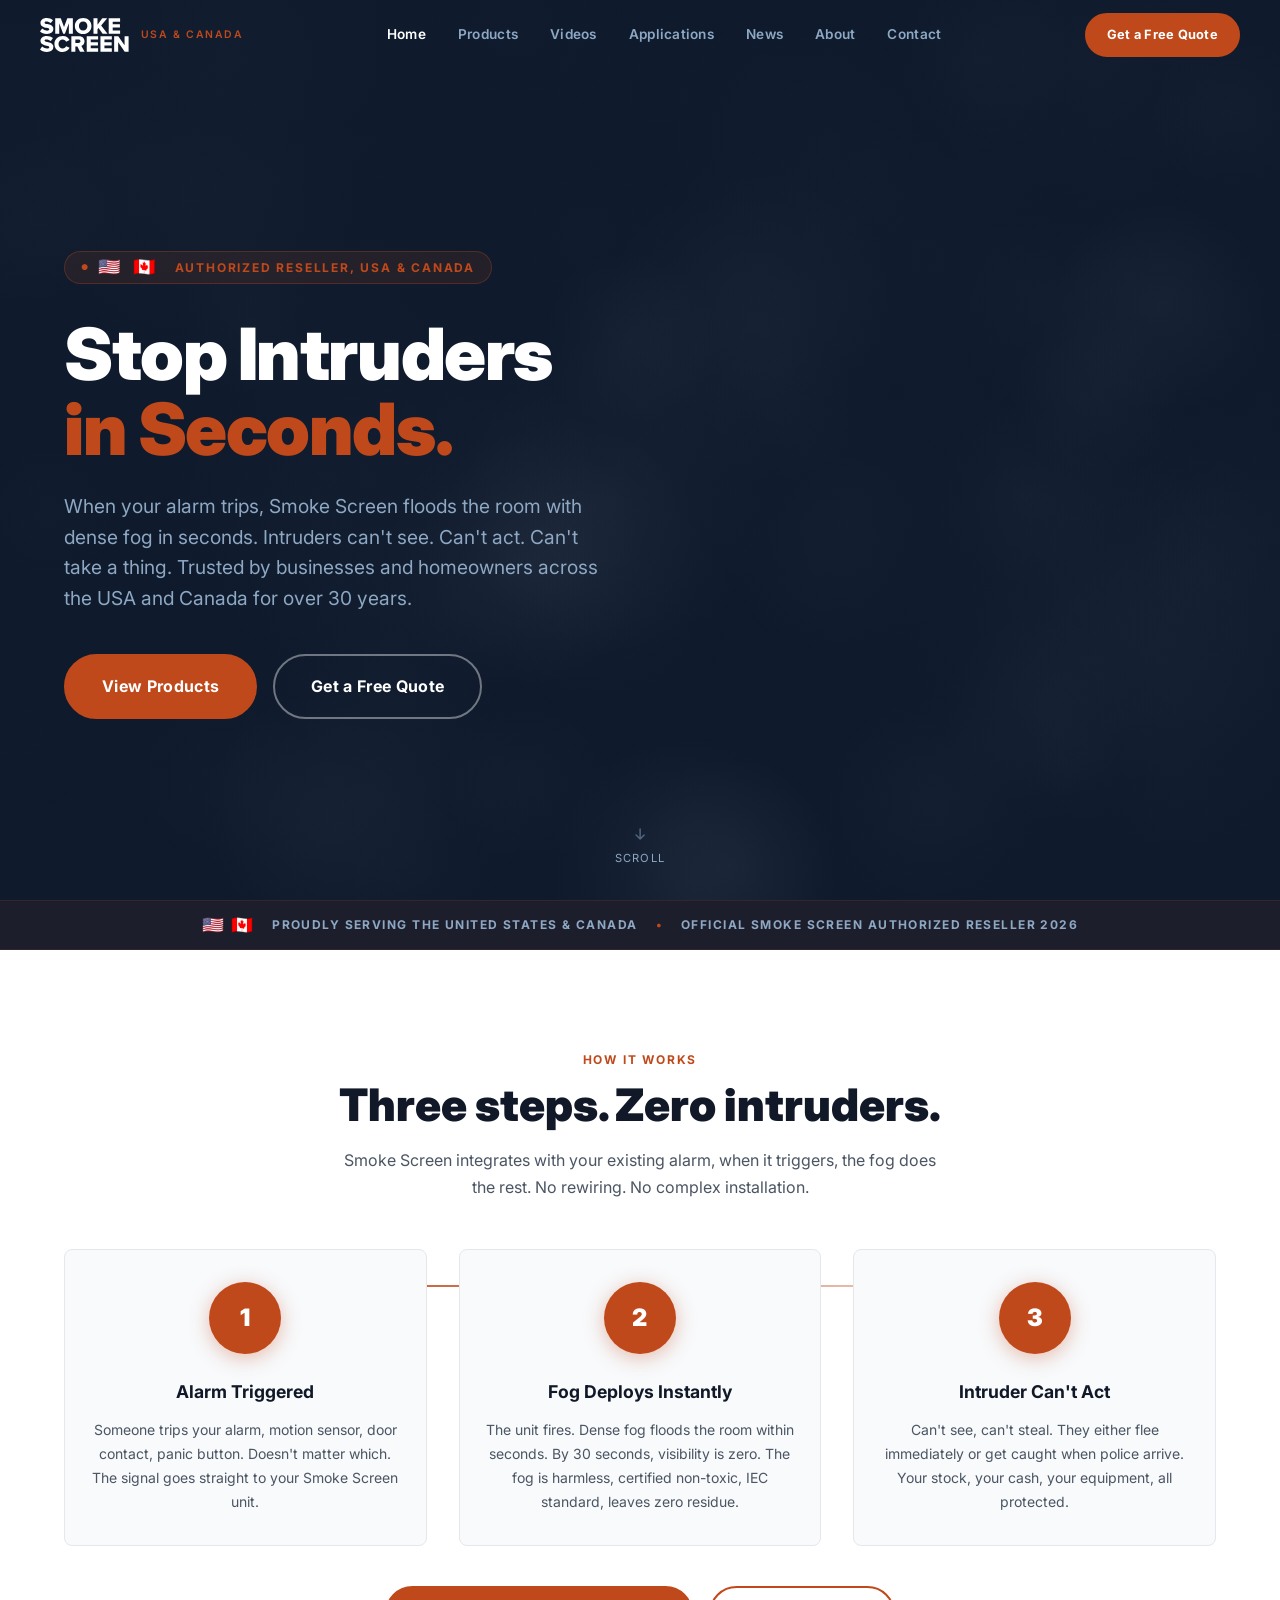
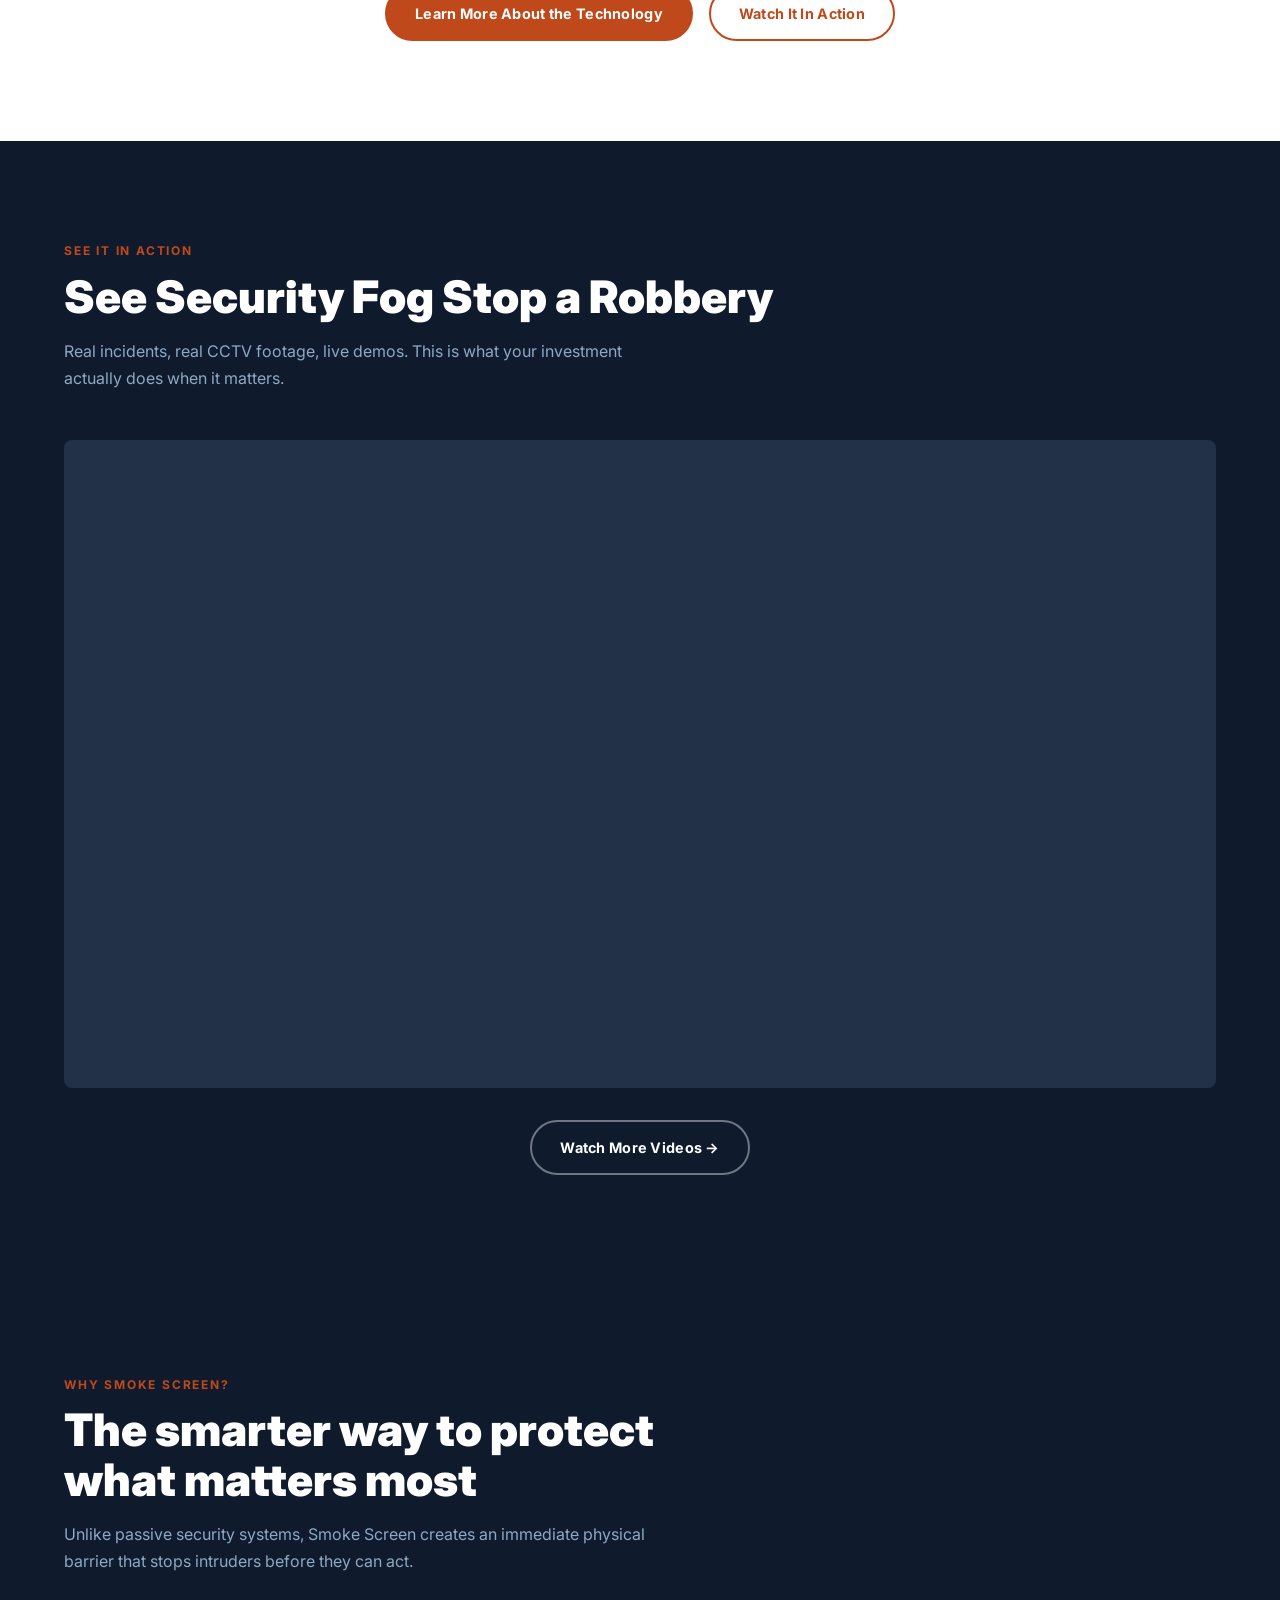
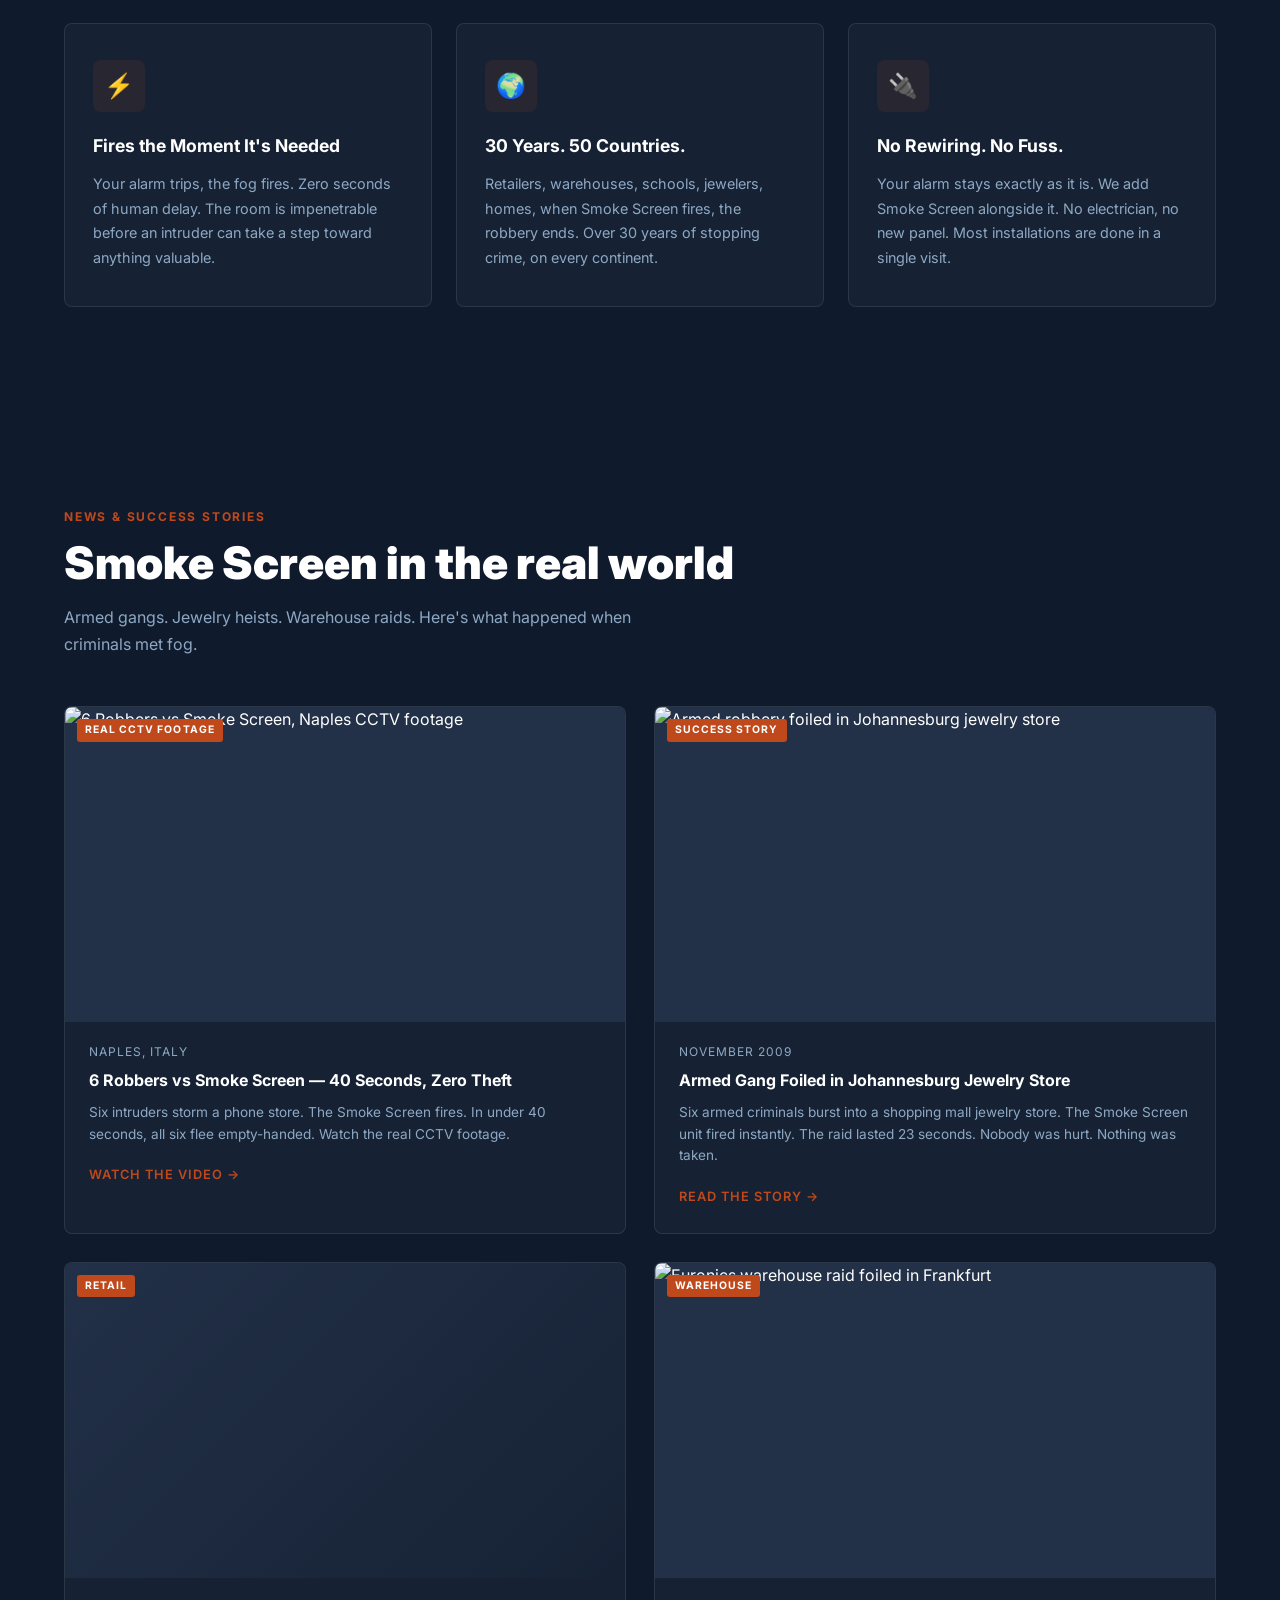
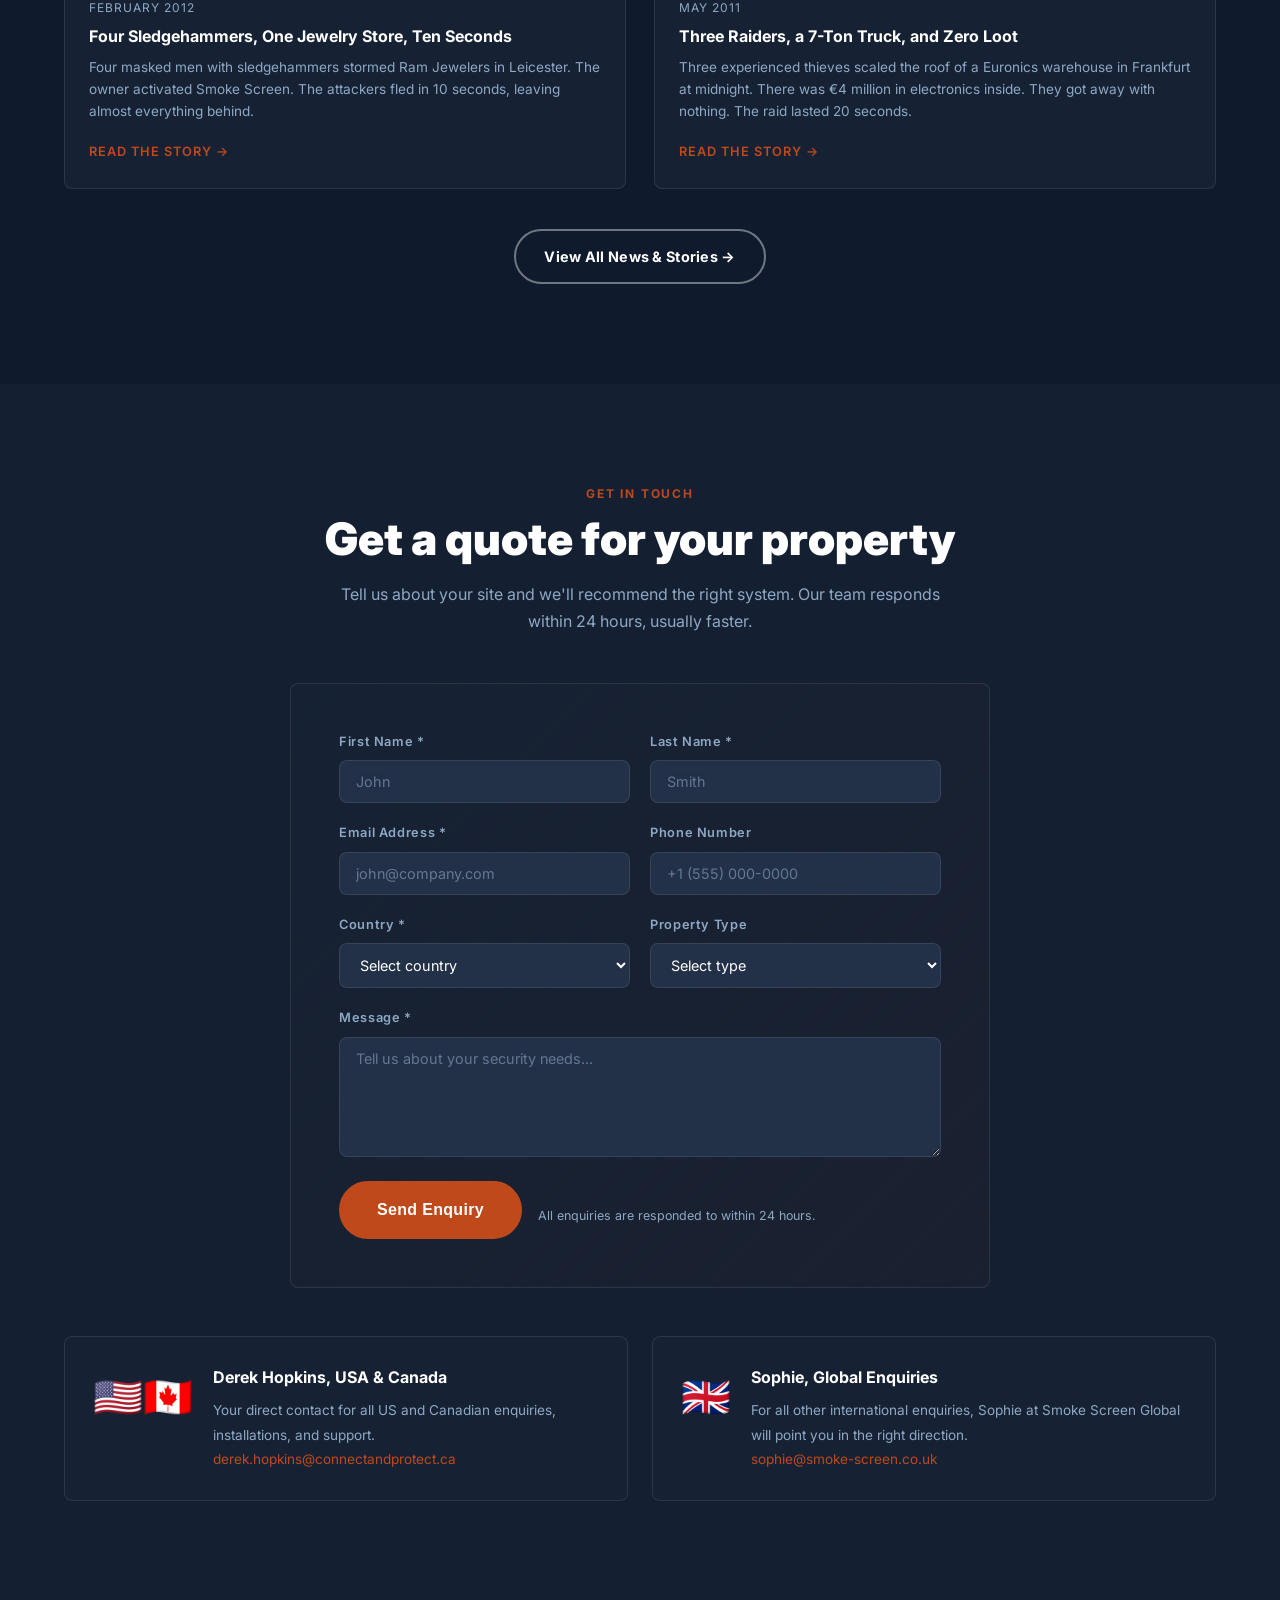
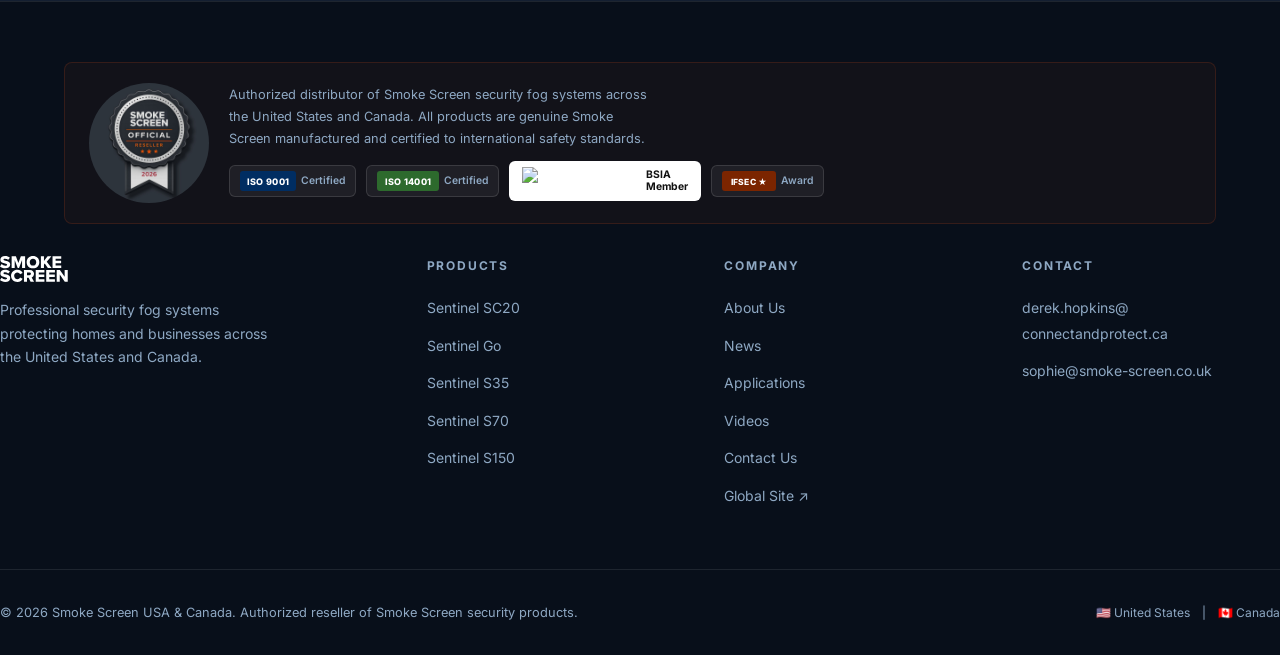
==== commit 9685d584: "Update index.html" ====
--- a/index.html
+++ b/index.html
@@ -362,7 +362,7 @@
             <span style="font-size:0.65rem;color:var(--muted);font-weight:600;white-space:nowrap;">Certified</span>
           </div>
           <div style="display:flex;align-items:center;gap:7px;background:#fff;border:1px solid rgba(255,255,255,0.2);border-radius:6px;padding:5px 12px;" title="British Security Industry Association Member">
-            <img src="images/bsia-logo.jpeg" alt="BSIA" style="height:28px;width:auto;display:block;" />
+            <img src="images/bsia-logo.svg" alt="BSIA Member" style="height:28px;width:auto;display:block;" />
             <span style="font-size:0.65rem;color:#111;font-weight:700;white-space:nowrap;line-height:1.2;">BSIA<br/>Member</span>
           </div>
           <div style="display:flex;align-items:center;gap:5px;background:rgba(255,255,255,0.06);border:1px solid rgba(255,255,255,0.12);border-radius:6px;padding:5px 10px;" title="IFSEC International Award Winners">
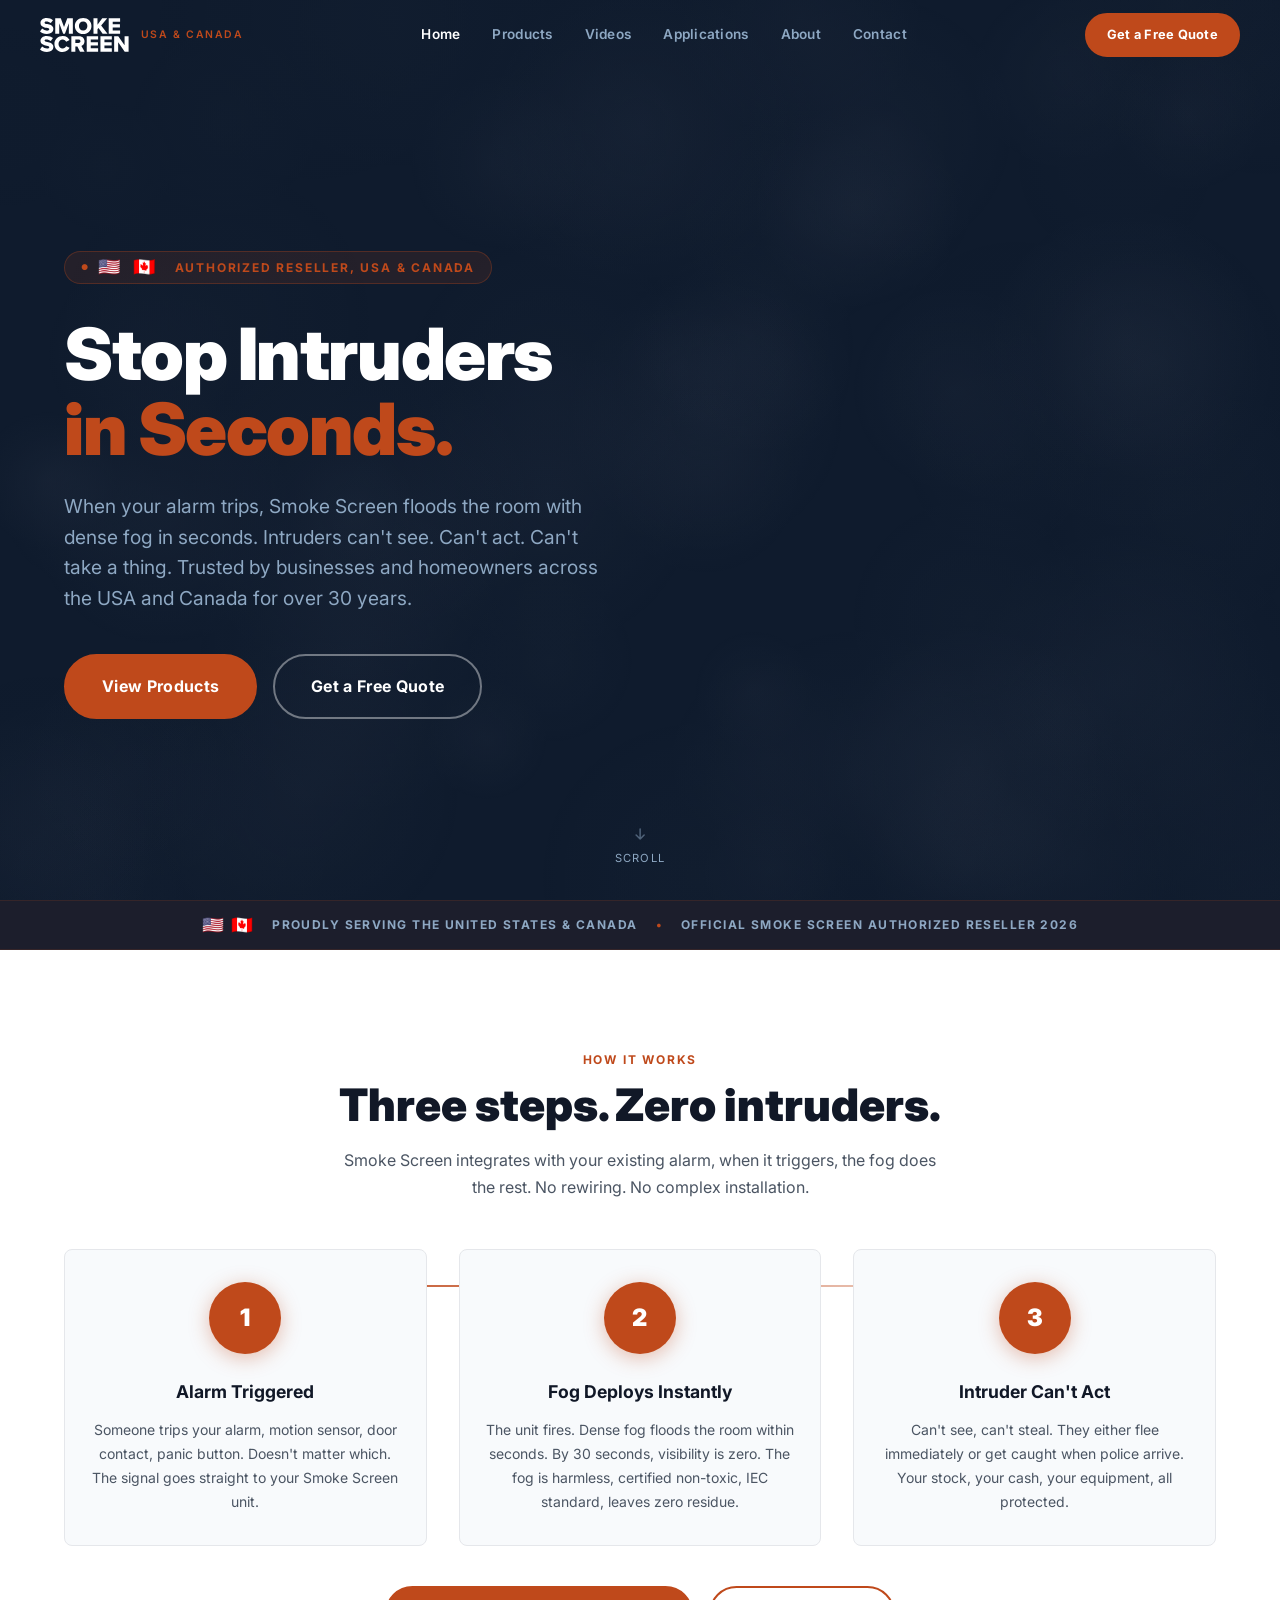
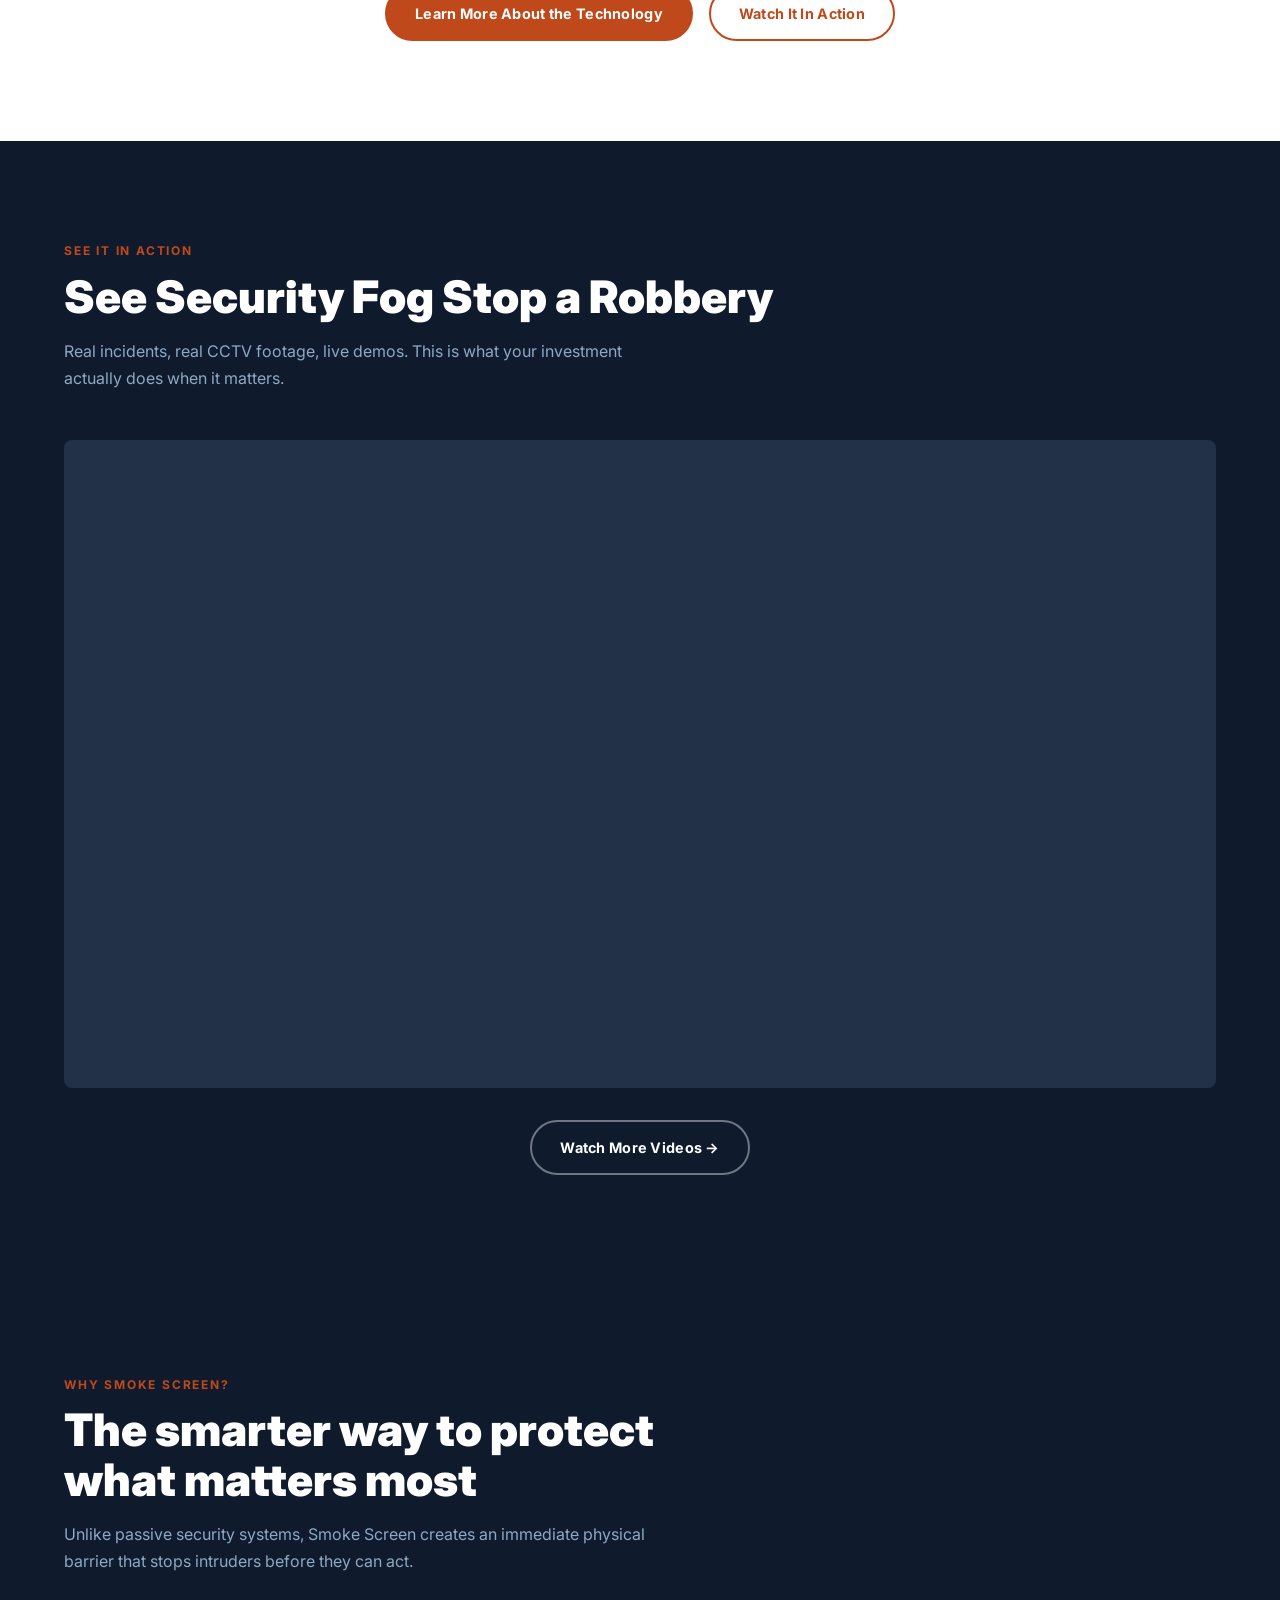
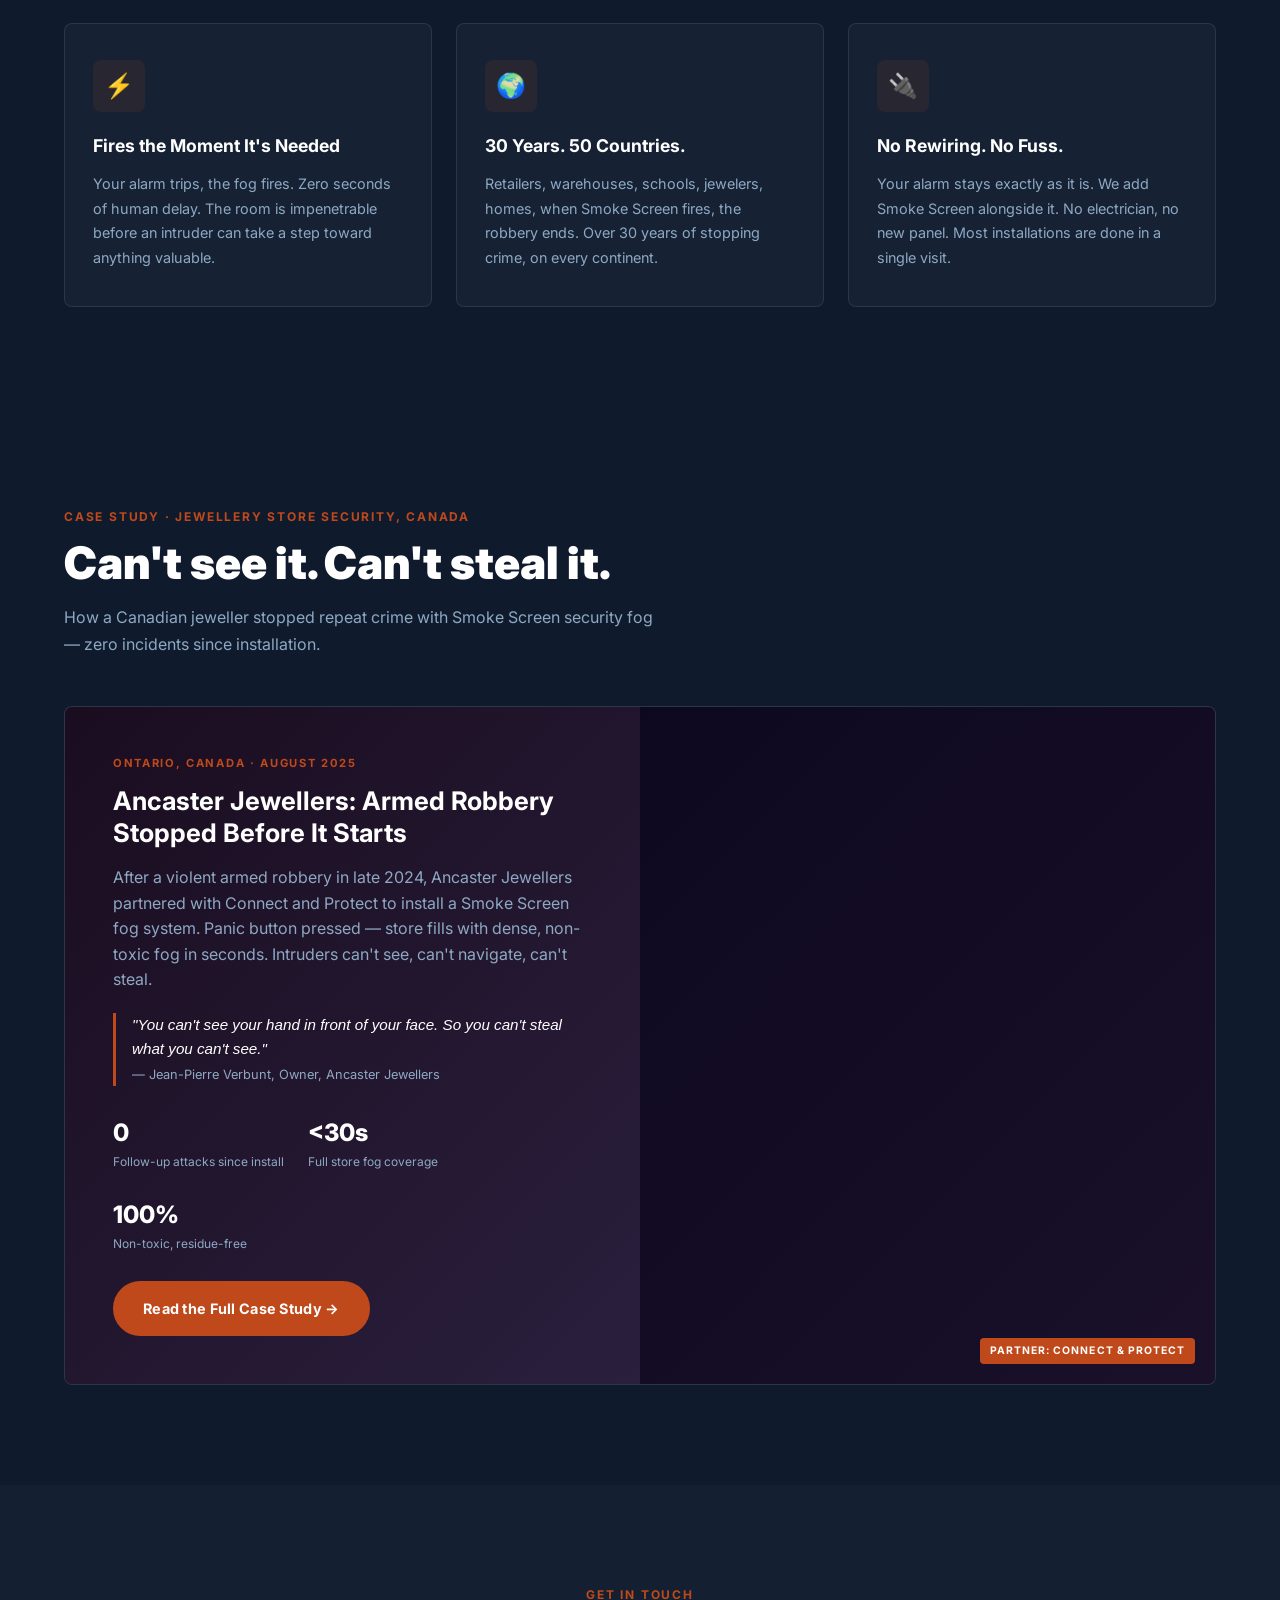
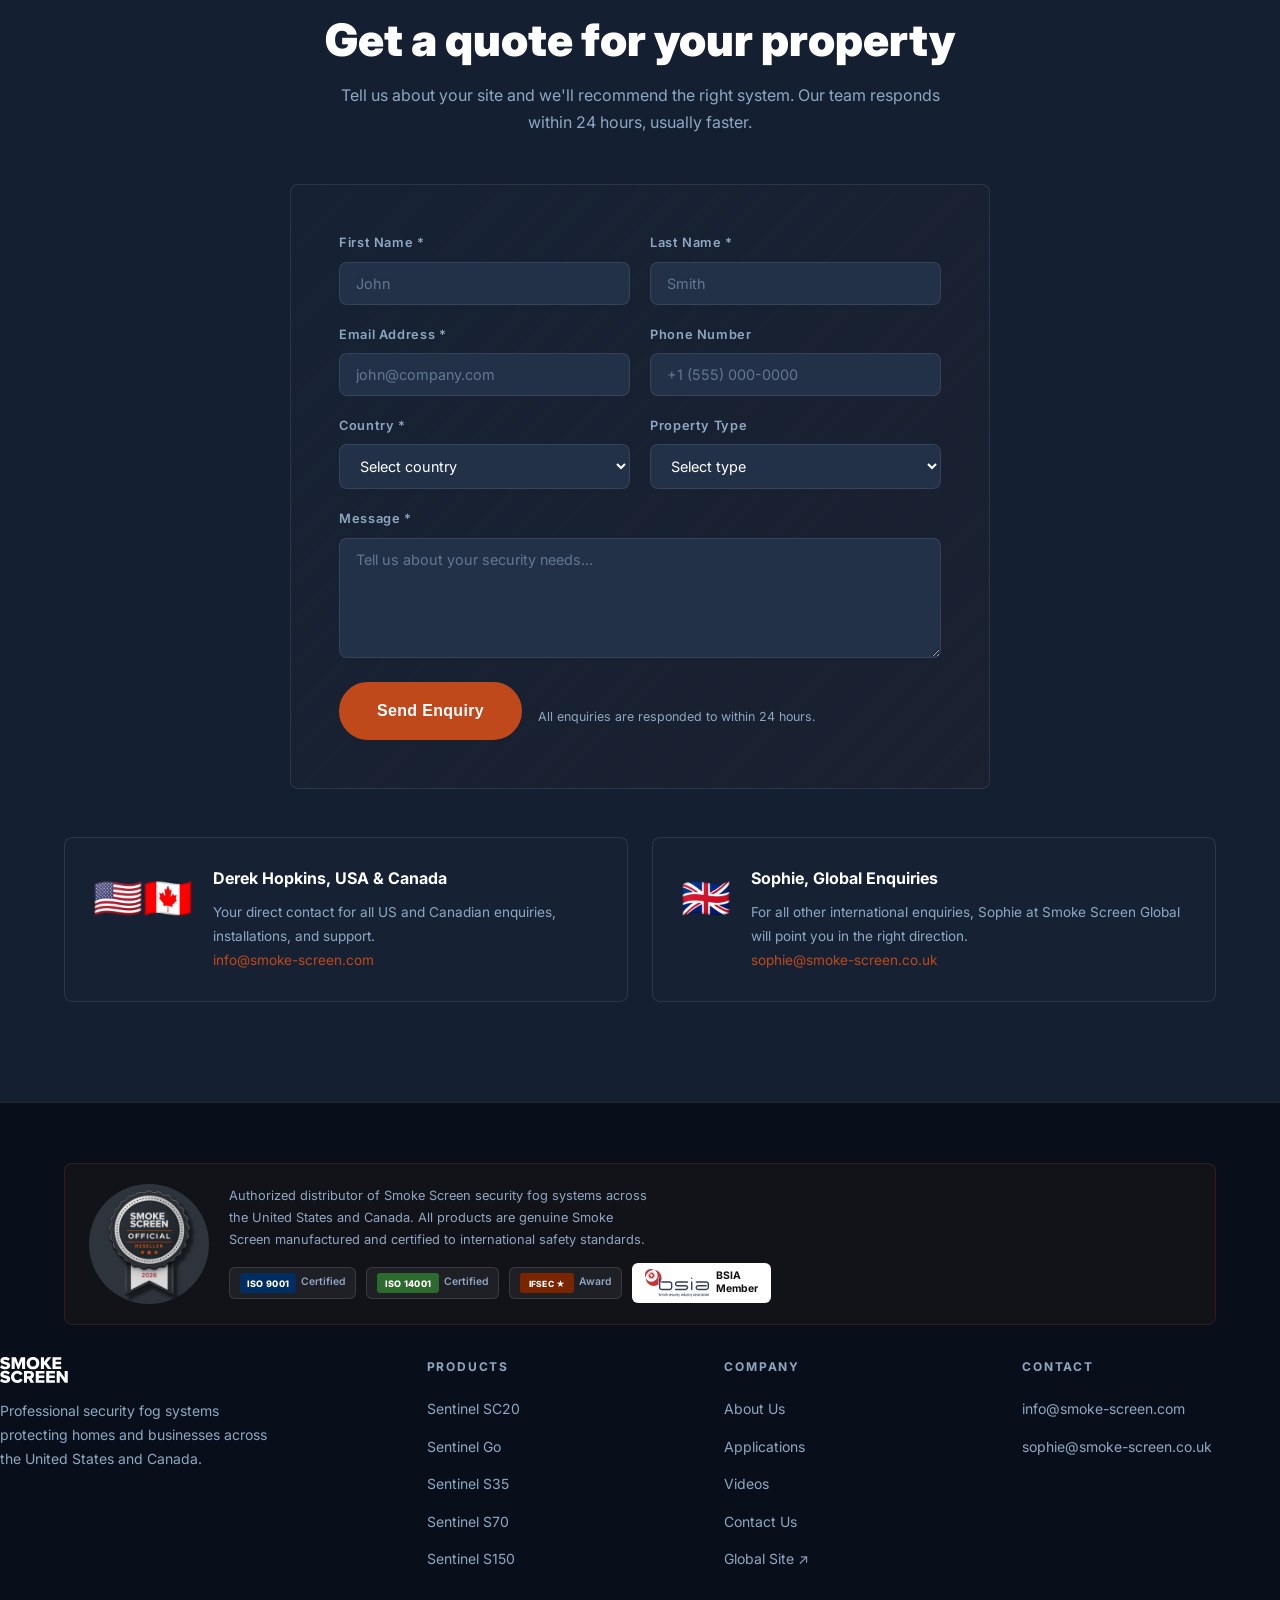
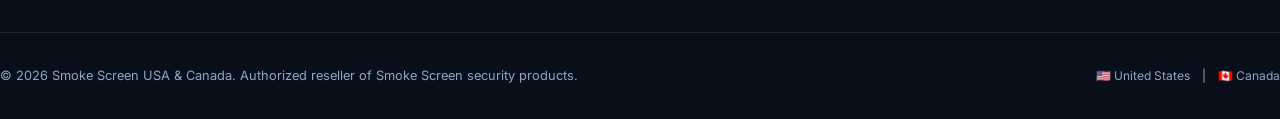
==== commit 0d78c2bb: "Update index.html" ====
--- a/index.html
+++ b/index.html
@@ -51,7 +51,6 @@
       <a href="products.html" role="listitem">Products</a>
       <a href="videos.html" role="listitem">Videos</a>
       <a href="applications.html" role="listitem">Applications</a>
-      <a href="news.html" role="listitem">News</a>
       <a href="about.html" role="listitem">About</a>
       <a href="contact.html" role="listitem">Contact</a>
     </div>
@@ -68,7 +67,6 @@
   <a href="products.html">Products</a>
   <a href="videos.html">Videos</a>
   <a href="applications.html">Applications</a>
-  <a href="news.html">News</a>
   <a href="about.html">About</a>
   <a href="contact.html">Contact</a>
   <a href="contact.html" class="btn btn-primary">Get a Free Quote</a>
@@ -184,71 +182,36 @@
   </div>
 </section>
 
-<!-- ===================== NEWS ===================== -->
-<section class="section" id="news">
+<!-- ===================== CASE STUDY ===================== -->
+<section class="section" id="case-study">
   <div class="container">
     <div class="section-title reveal">
-      <div class="label">News &amp; Success Stories</div>
-      <h2>Smoke Screen in the real world</h2>
-      <p>Armed gangs. Jewelry heists. Warehouse raids. Here's what happened when criminals met fog.</p>
-    </div>
-    <div class="news-grid">
-
-      <article class="news-card reveal">
-        <a href="videos.html" class="news-card-img">
-          <img src="https://img.youtube.com/vi/y1G5q7ozTVw/maxresdefault.jpg" alt="6 Robbers vs Smoke Screen, Naples CCTV footage" loading="lazy"
-               onerror="this.src='https://img.youtube.com/vi/y1G5q7ozTVw/hqdefault.jpg'" />
-          <span class="news-cat">Real CCTV Footage</span>
-        </a>
-        <div class="news-card-body">
-          <time>Naples, Italy</time>
-          <h3><a href="videos.html">6 Robbers vs Smoke Screen — 40 Seconds, Zero Theft</a></h3>
-          <p>Six intruders storm a phone store. The Smoke Screen fires. In under 40 seconds, all six flee empty-handed. Watch the real CCTV footage.</p>
-          <a href="videos.html" class="news-read-more">Watch the video →</a>
-        </div>
-      </article>
-
-      <article class="news-card reveal reveal-d1">
-        <a href="news.html#south-africa" class="news-card-img">
-          <img src="https://img.youtube.com/vi/vK083niNAmY/maxresdefault.jpg" alt="Armed robbery foiled in Johannesburg jewelry store" loading="lazy" onerror="this.src='https://img.youtube.com/vi/vK083niNAmY/hqdefault.jpg'"/>
-          <span class="news-cat">Success Story</span>
-        </a>
-        <div class="news-card-body">
-          <time>November 2009</time>
-          <h3><a href="news.html#south-africa">Armed Gang Foiled in Johannesburg Jewelry Store</a></h3>
-          <p>Six armed criminals burst into a shopping mall jewelry store. The Smoke Screen unit fired instantly. The raid lasted 23 seconds. Nobody was hurt. Nothing was taken.</p>
-          <a href="news.html#south-africa" class="news-read-more">Read the story →</a>
-        </div>
-      </article>
-
-      <article class="news-card reveal reveal-d1">
-        <a href="news.html#leicester" class="news-card-img" style="background:linear-gradient(135deg,var(--bg-mid) 0%,var(--bg-card) 100%);aspect-ratio:16/9;display:block;">
-          <span class="news-cat">Retail</span>
-        </a>
-        <div class="news-card-body">
-          <time>February 2012</time>
-          <h3><a href="news.html#leicester">Four Sledgehammers, One Jewelry Store, Ten Seconds</a></h3>
-          <p>Four masked men with sledgehammers stormed Ram Jewelers in Leicester. The owner activated Smoke Screen. The attackers fled in 10 seconds, leaving almost everything behind.</p>
-          <a href="news.html#leicester" class="news-read-more">Read the story &rarr;</a>
-        </div>
-      </article>
-
-      <article class="news-card reveal reveal-d2">
-        <a href="news.html#euronics" class="news-card-img">
-          <img src="https://img.youtube.com/vi/WzbusnzDJv0/maxresdefault.jpg" alt="Euronics warehouse raid foiled in Frankfurt" loading="lazy" onerror="this.src='https://img.youtube.com/vi/WzbusnzDJv0/hqdefault.jpg'"/>
-          <span class="news-cat">Warehouse</span>
-        </a>
-        <div class="news-card-body">
-          <time>May 2011</time>
-          <h3><a href="news.html#euronics">Three Raiders, a 7-Ton Truck, and Zero Loot</a></h3>
-          <p>Three experienced thieves scaled the roof of a Euronics warehouse in Frankfurt at midnight. There was €4 million in electronics inside. They got away with nothing. The raid lasted 20 seconds.</p>
-          <a href="news.html#euronics" class="news-read-more">Read the story →</a>
-        </div>
-      </article>
-
-    </div>
-    <div style="text-align:center; margin-top:40px;" class="reveal">
-      <a href="news.html" class="btn btn-outline">View All News &amp; Stories →</a>
+      <div class="label">Case Study · Jewellery Store Security, Canada</div>
+      <h2>Can't see it. Can't steal it.</h2>
+      <p>How a Canadian jeweller stopped repeat crime with Smoke Screen security fog — zero incidents since installation.</p>
+    </div>
+
+    <div class="reveal" style="background:var(--bg-card);border:1px solid var(--border);border-radius:var(--radius);overflow:hidden;display:grid;grid-template-columns:1fr 1fr;gap:0;">
+      <div style="background:linear-gradient(135deg,#1a0d20 0%,#2a1f3d 100%);padding:48px;display:flex;flex-direction:column;justify-content:center;">
+        <div style="font-size:0.7rem;font-weight:700;letter-spacing:0.15em;text-transform:uppercase;color:var(--red);margin-bottom:12px;">Ontario, Canada · August 2025</div>
+        <h3 style="font-size:1.6rem;line-height:1.25;margin-bottom:16px;">Ancaster Jewellers: Armed Robbery Stopped Before It Starts</h3>
+        <p style="color:var(--muted);line-height:1.6;margin-bottom:20px;">After a violent armed robbery in late 2024, Ancaster Jewellers partnered with Connect and Protect to install a Smoke Screen fog system. Panic button pressed — store fills with dense, non-toxic fog in seconds. Intruders can't see, can't navigate, can't steal.</p>
+        <blockquote style="border-left:3px solid var(--red);padding-left:16px;margin:0 0 28px;font-style:italic;color:var(--white);font-size:0.95rem;">"You can't see your hand in front of your face. So you can't steal what you can't see."<br/><span style="font-size:0.8rem;color:var(--muted);font-style:normal;">— Jean-Pierre Verbunt, Owner, Ancaster Jewellers</span></blockquote>
+        <div style="display:flex;gap:24px;margin-bottom:28px;flex-wrap:wrap;">
+          <div><div style="font-size:1.5rem;font-weight:800;color:var(--white);">0</div><div style="font-size:0.75rem;color:var(--muted);">Follow-up attacks since install</div></div>
+          <div><div style="font-size:1.5rem;font-weight:800;color:var(--white);">&lt;30s</div><div style="font-size:0.75rem;color:var(--muted);">Full store fog coverage</div></div>
+          <div><div style="font-size:1.5rem;font-weight:800;color:var(--white);">100%</div><div style="font-size:0.75rem;color:var(--muted);">Non-toxic, residue-free</div></div>
+        </div>
+        <a href="news.html" class="btn btn-primary" style="align-self:flex-start;">Read the Full Case Study →</a>
+      </div>
+      <div style="background:linear-gradient(135deg,#0d0820 0%,#1a1029 100%);display:flex;align-items:center;justify-content:center;min-height:360px;position:relative;overflow:hidden;">
+        <img src="https://www.smoke-screen.com/wp-content/uploads/2025/09/Jewellery-Stores-in-Canada-1024x555.png"
+             alt="Security fog protecting a jewellery store in Ontario, Canada"
+             loading="lazy"
+             style="width:100%;height:100%;object-fit:cover;opacity:0.85;"
+             onerror="this.style.display='none'" />
+        <div style="position:absolute;bottom:20px;right:20px;background:var(--red);color:#fff;font-size:0.65rem;font-weight:700;letter-spacing:0.1em;text-transform:uppercase;padding:5px 10px;border-radius:4px;">Partner: Connect &amp; Protect</div>
+      </div>
     </div>
   </div>
 </section>
@@ -263,7 +226,7 @@
     </div>
     <div style="max-width:700px; margin: 0 auto;">
       <div class="contact-form-section reveal">
-        <form action="https://formsubmit.co/derek.hopkins@connectandprotect.ca" method="POST" novalidate>
+        <form action="https://formsubmit.co/info@smoke-screen.com" method="POST" novalidate>
           <input type="hidden" name="_subject" value="New Smoke Screen Enquiry, USA/Canada" />
           <input type="hidden" name="_cc" value="sophie@smoke-screen.co.uk" />
           <input type="hidden" name="_next" value="https://ved9871.github.io/us.smoke-screen.com/thank-you.html" />
@@ -327,7 +290,7 @@
           <h4>Derek Hopkins, USA &amp; Canada</h4>
           <p>
             Your direct contact for all US and Canadian enquiries, installations, and support.<br/>
-            <a href="mailto:derek.hopkins@connectandprotect.ca">derek.hopkins@connectandprotect.ca</a>
+            <a href="mailto:info@smoke-screen.com">info@smoke-screen.com</a>
           </p>
         </div>
       </div>
@@ -361,13 +324,13 @@
             <svg viewBox="0 0 62 20" width="62" height="20" xmlns="http://www.w3.org/2000/svg"><rect width="62" height="20" rx="3" fill="#2D6A2D"/><text x="31" y="14" text-anchor="middle" fill="#fff" font-size="9" font-weight="800" font-family="Inter,sans-serif" letter-spacing="0.3">ISO 14001</text></svg>
             <span style="font-size:0.65rem;color:var(--muted);font-weight:600;white-space:nowrap;">Certified</span>
           </div>
+          <div style="display:flex;align-items:center;gap:5px;background:rgba(255,255,255,0.06);border:1px solid rgba(255,255,255,0.12);border-radius:6px;padding:5px 10px;" title="IFSEC International Award Winners">
+            <svg viewBox="0 0 54 20" width="54" height="20" xmlns="http://www.w3.org/2000/svg"><rect width="54" height="20" rx="3" fill="#7B2500"/><text x="27" y="14" text-anchor="middle" fill="#fff" font-size="8.5" font-weight="800" font-family="Inter,sans-serif" letter-spacing="0.2">IFSEC ★</text></svg>
+            <span style="font-size:0.65rem;color:var(--muted);font-weight:600;white-space:nowrap;">Award</span>
+          </div>
           <div style="display:flex;align-items:center;gap:7px;background:#fff;border:1px solid rgba(255,255,255,0.2);border-radius:6px;padding:5px 12px;" title="British Security Industry Association Member">
             <img src="images/bsia-logo.svg" alt="BSIA Member" style="height:28px;width:auto;display:block;" />
             <span style="font-size:0.65rem;color:#111;font-weight:700;white-space:nowrap;line-height:1.2;">BSIA<br/>Member</span>
-          </div>
-          <div style="display:flex;align-items:center;gap:5px;background:rgba(255,255,255,0.06);border:1px solid rgba(255,255,255,0.12);border-radius:6px;padding:5px 10px;" title="IFSEC International Award Winners">
-            <svg viewBox="0 0 54 20" width="54" height="20" xmlns="http://www.w3.org/2000/svg"><rect width="54" height="20" rx="3" fill="#7B2500"/><text x="27" y="14" text-anchor="middle" fill="#fff" font-size="8.5" font-weight="800" font-family="Inter,sans-serif" letter-spacing="0.2">IFSEC ★</text></svg>
-            <span style="font-size:0.65rem;color:var(--muted);font-weight:600;white-space:nowrap;">Award</span>
           </div>
         </div>
         </div>
@@ -397,7 +360,6 @@
         <h5>Company</h5>
         <ul>
           <li><a href="about.html">About Us</a></li>
-          <li><a href="news.html">News</a></li>
           <li><a href="applications.html">Applications</a></li>
           <li><a href="videos.html">Videos</a></li>
           <li><a href="contact.html">Contact Us</a></li>
@@ -407,7 +369,7 @@
       <div class="footer-col">
         <h5>Contact</h5>
         <ul>
-          <li><a href="mailto:derek.hopkins@connectandprotect.ca">derek.hopkins@<br/>connectandprotect.ca</a></li>
+          <li><a href="mailto:info@smoke-screen.com">info@smoke-screen.com</a></li>
           <li><a href="mailto:sophie@smoke-screen.co.uk">sophie@smoke-screen.co.uk</a></li>
         </ul>
       </div>
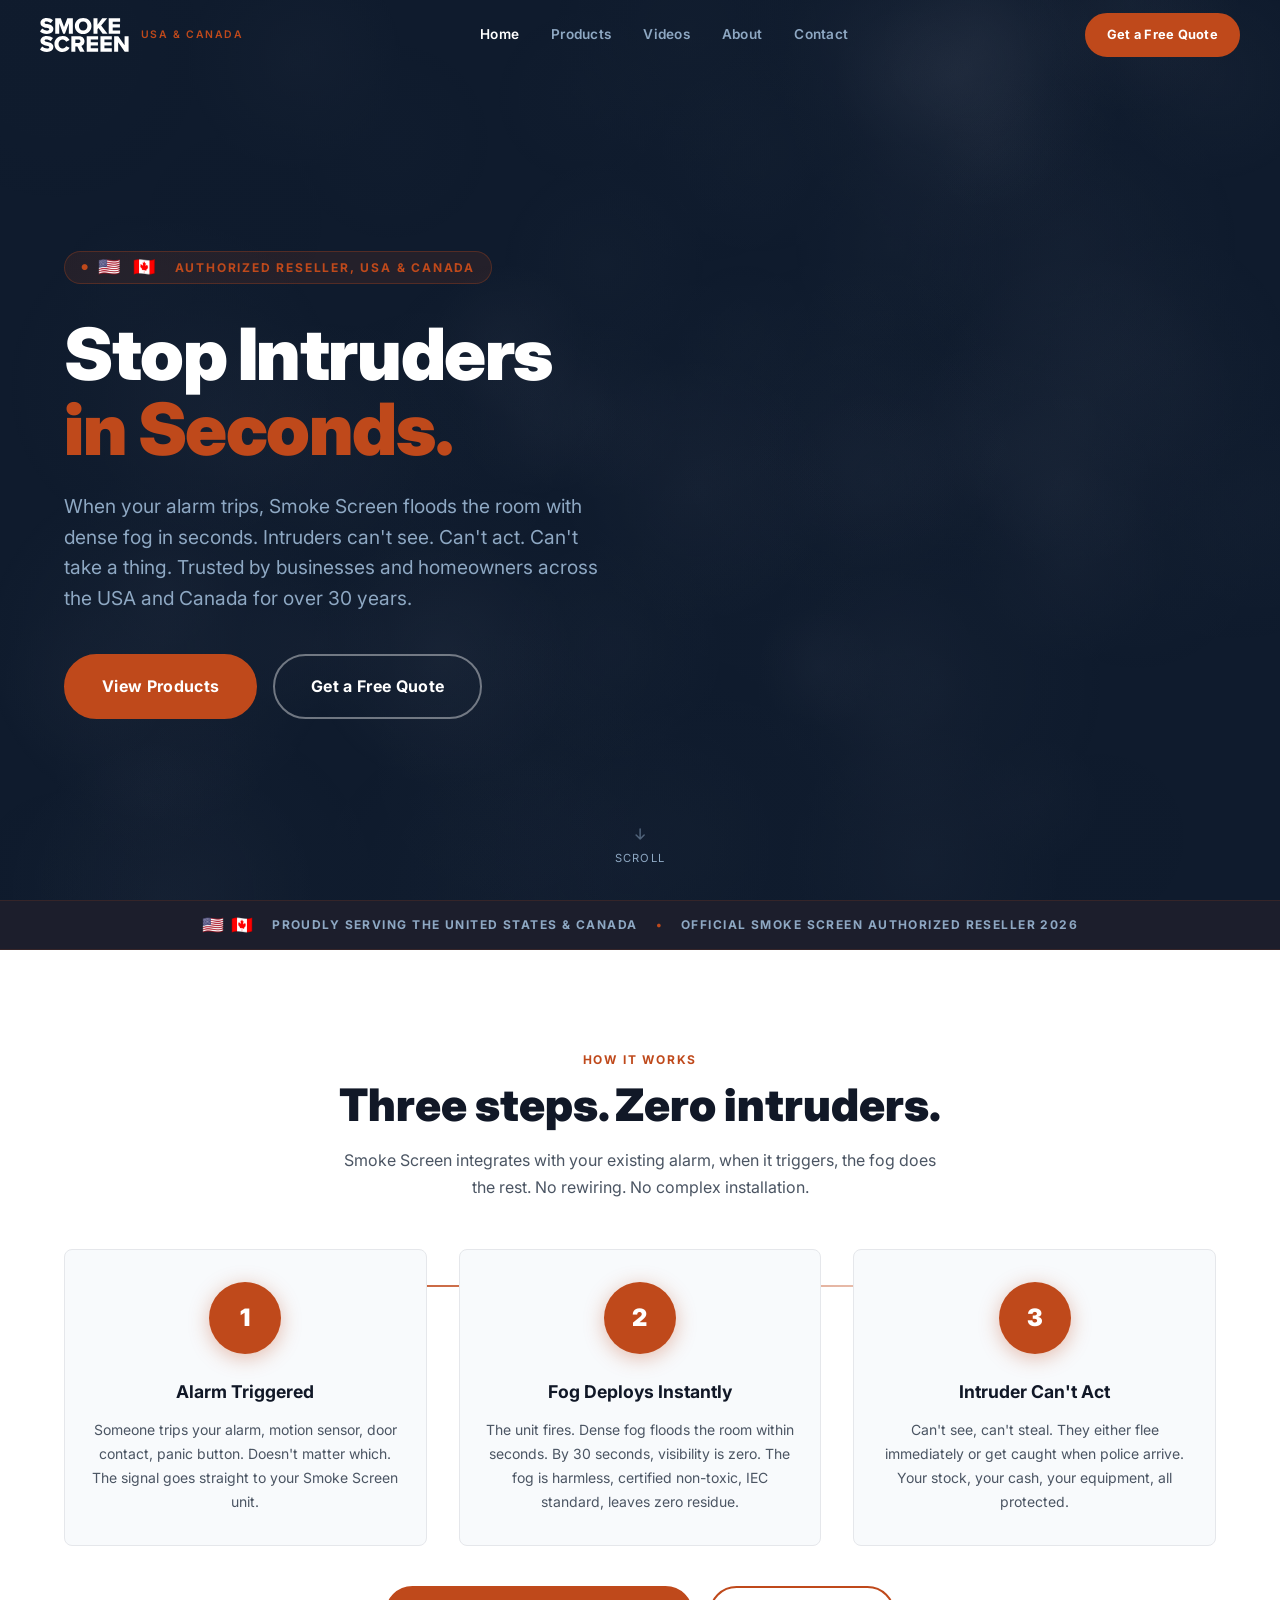
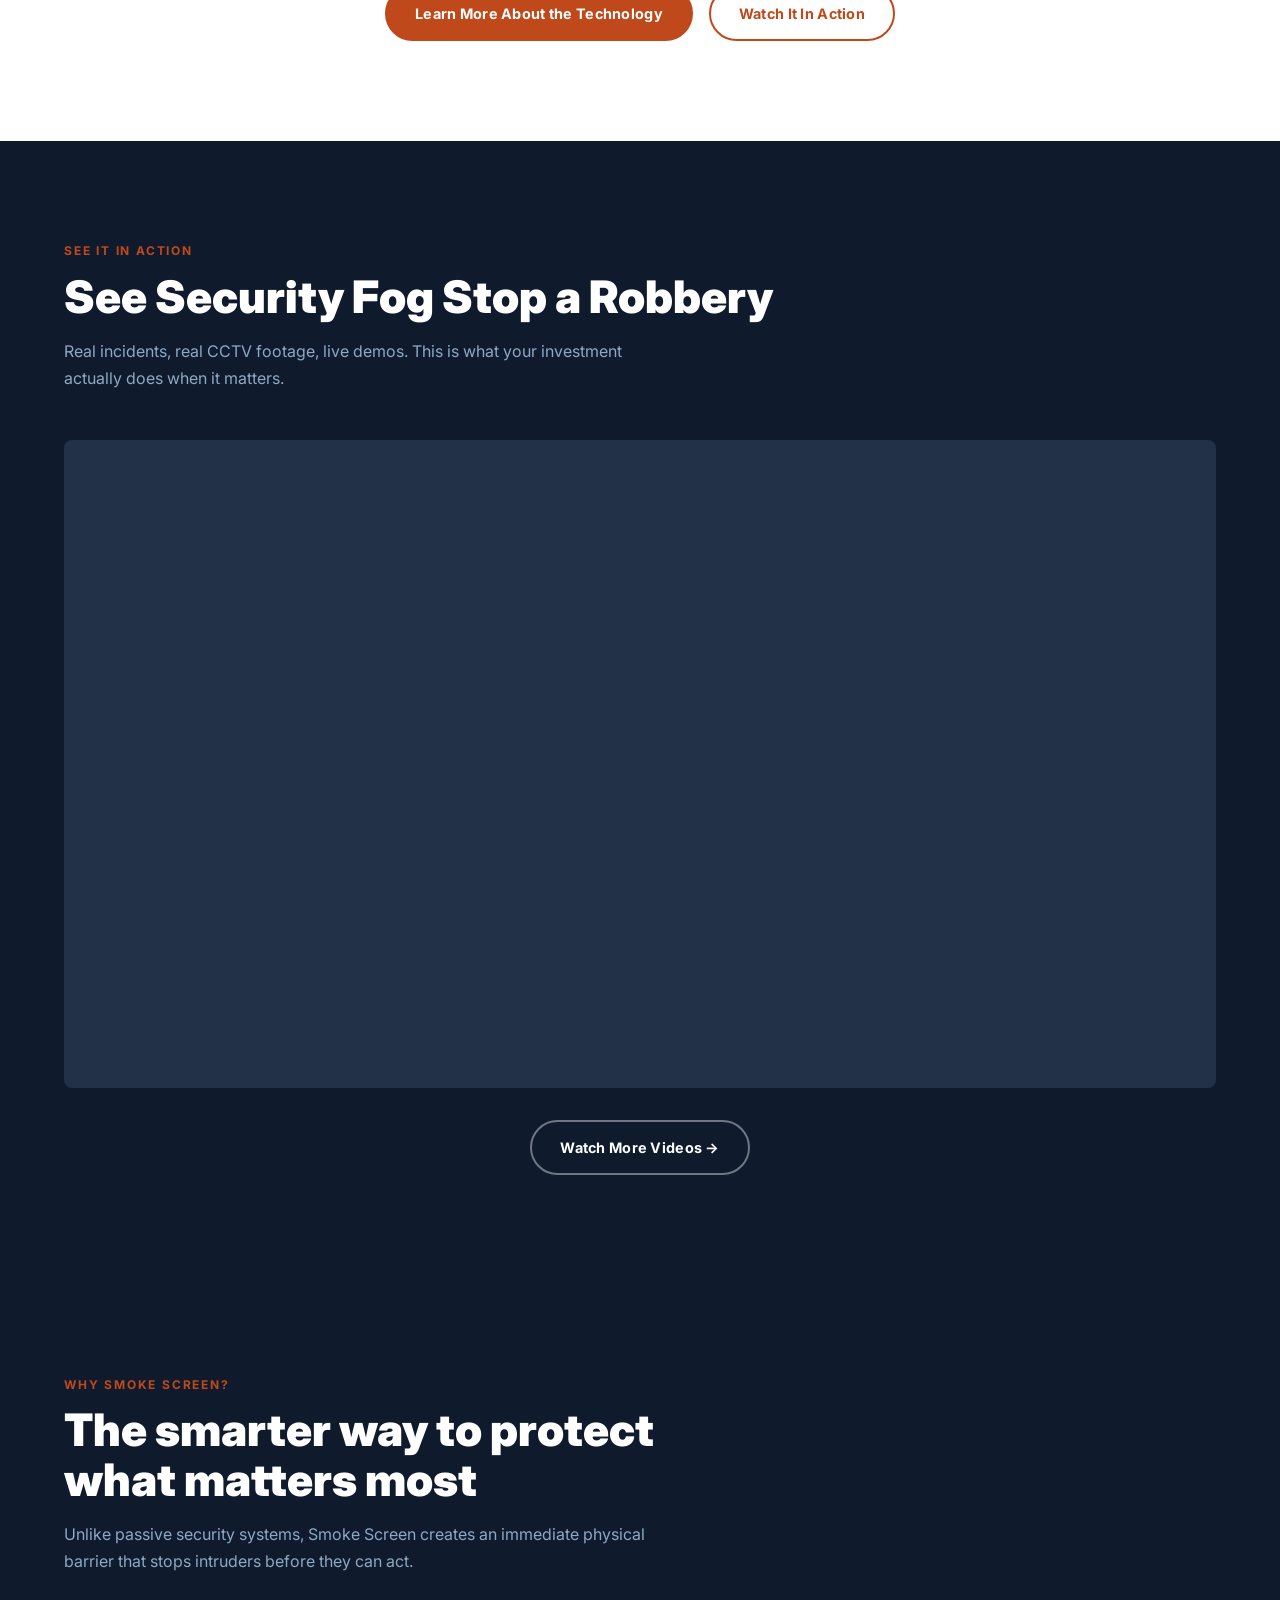
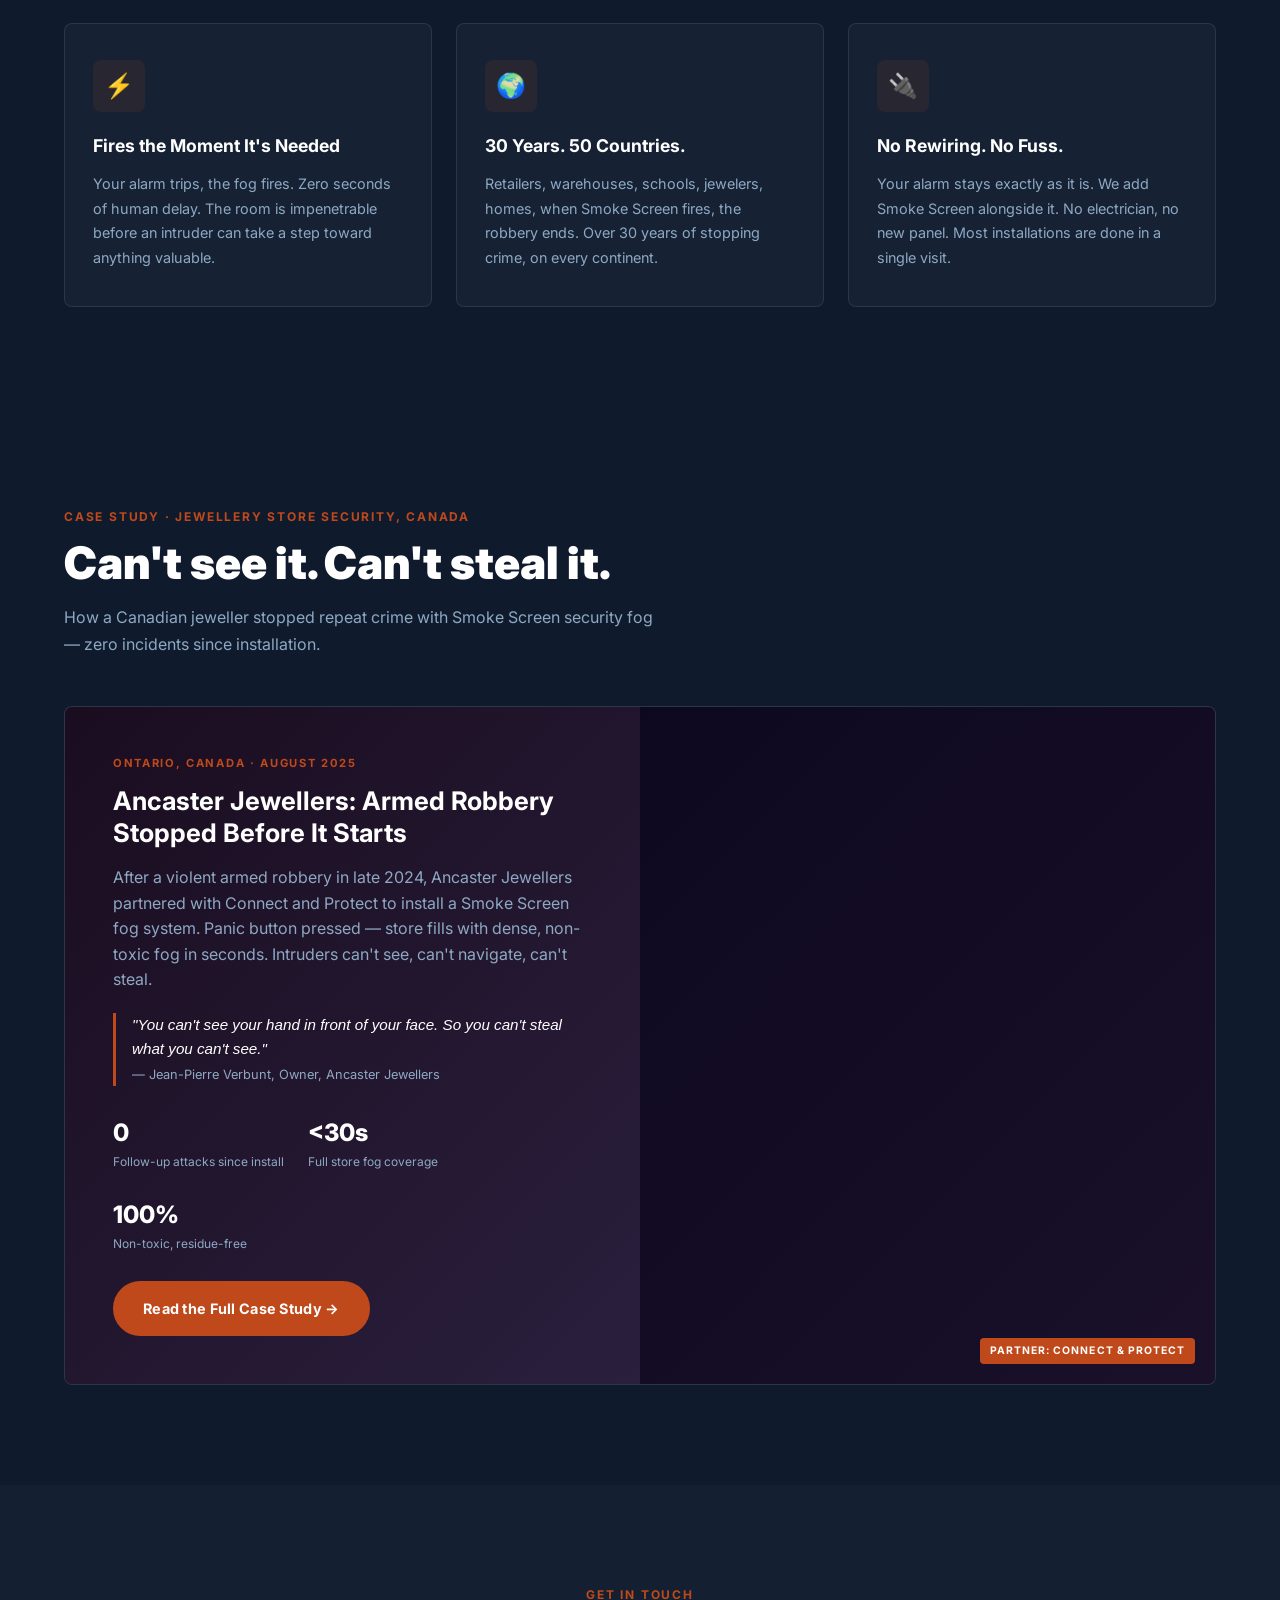
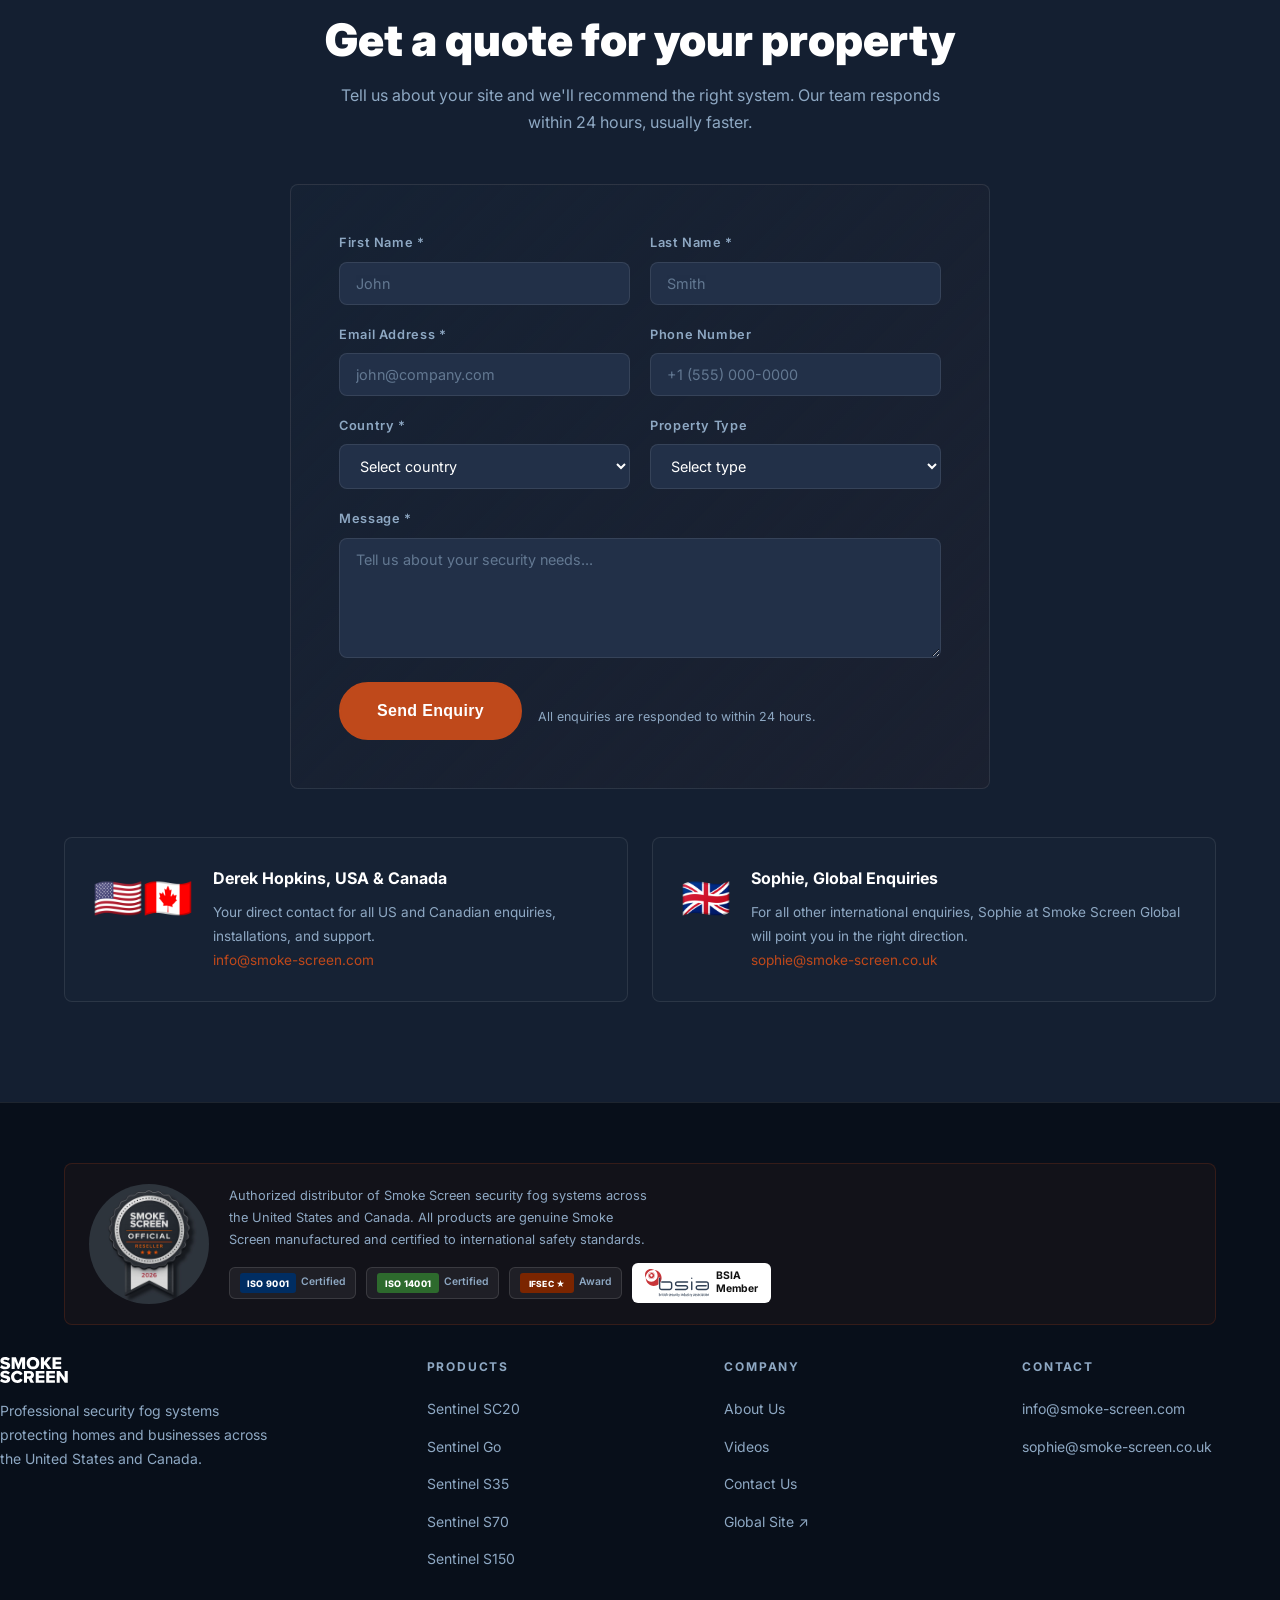
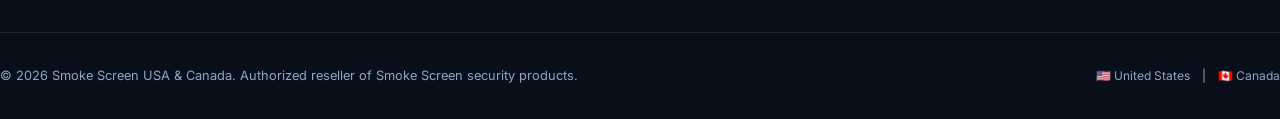
==== commit 5bae3cb0: "Update index.html" ====
--- a/index.html
+++ b/index.html
@@ -50,7 +50,7 @@
       <a href="index.html" class="active" role="listitem">Home</a>
       <a href="products.html" role="listitem">Products</a>
       <a href="videos.html" role="listitem">Videos</a>
-      <a href="applications.html" role="listitem">Applications</a>
+      
       <a href="about.html" role="listitem">About</a>
       <a href="contact.html" role="listitem">Contact</a>
     </div>
@@ -66,7 +66,7 @@
   <a href="index.html">Home</a>
   <a href="products.html">Products</a>
   <a href="videos.html">Videos</a>
-  <a href="applications.html">Applications</a>
+  
   <a href="about.html">About</a>
   <a href="contact.html">Contact</a>
   <a href="contact.html" class="btn btn-primary">Get a Free Quote</a>
@@ -360,7 +360,7 @@
         <h5>Company</h5>
         <ul>
           <li><a href="about.html">About Us</a></li>
-          <li><a href="applications.html">Applications</a></li>
+          <li></li>
           <li><a href="videos.html">Videos</a></li>
           <li><a href="contact.html">Contact Us</a></li>
           <li><a href="https://www.smoke-screen.com" target="_blank" rel="noopener">Global Site &#x2197;</a></li>
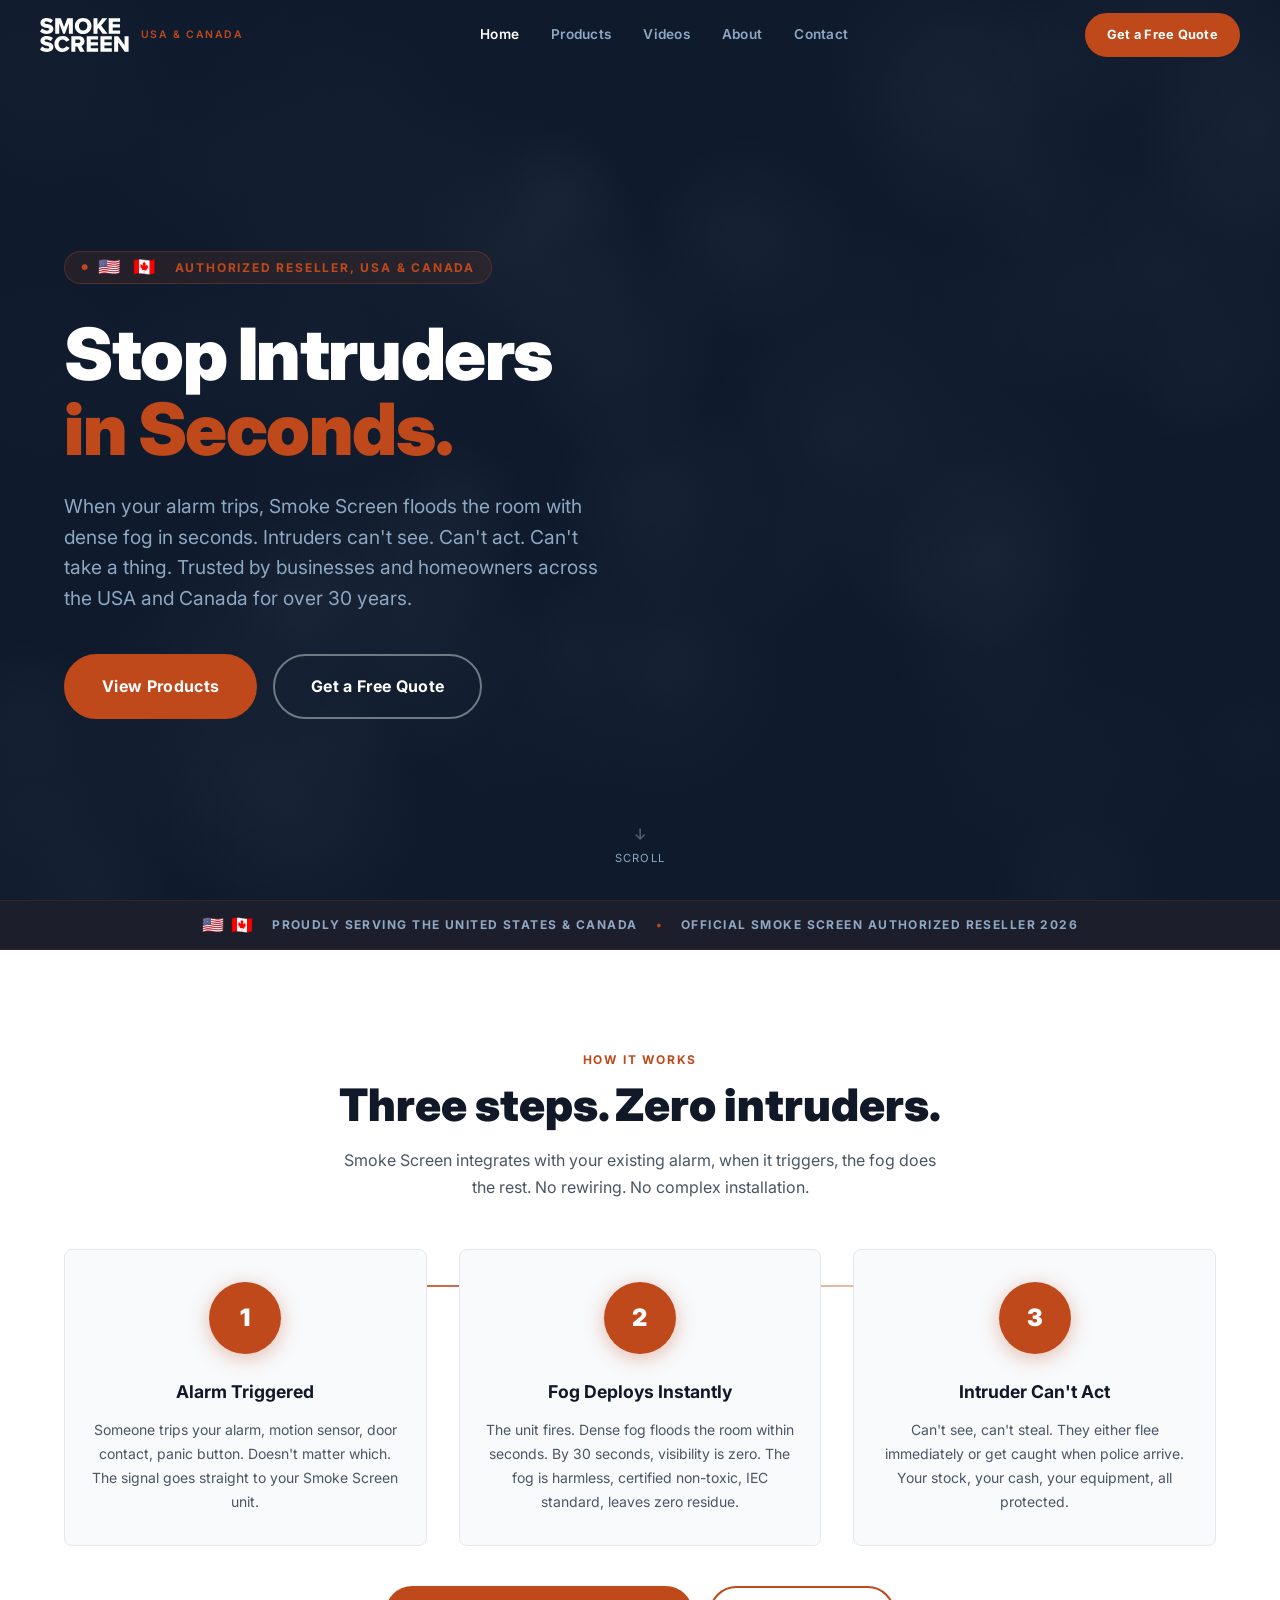
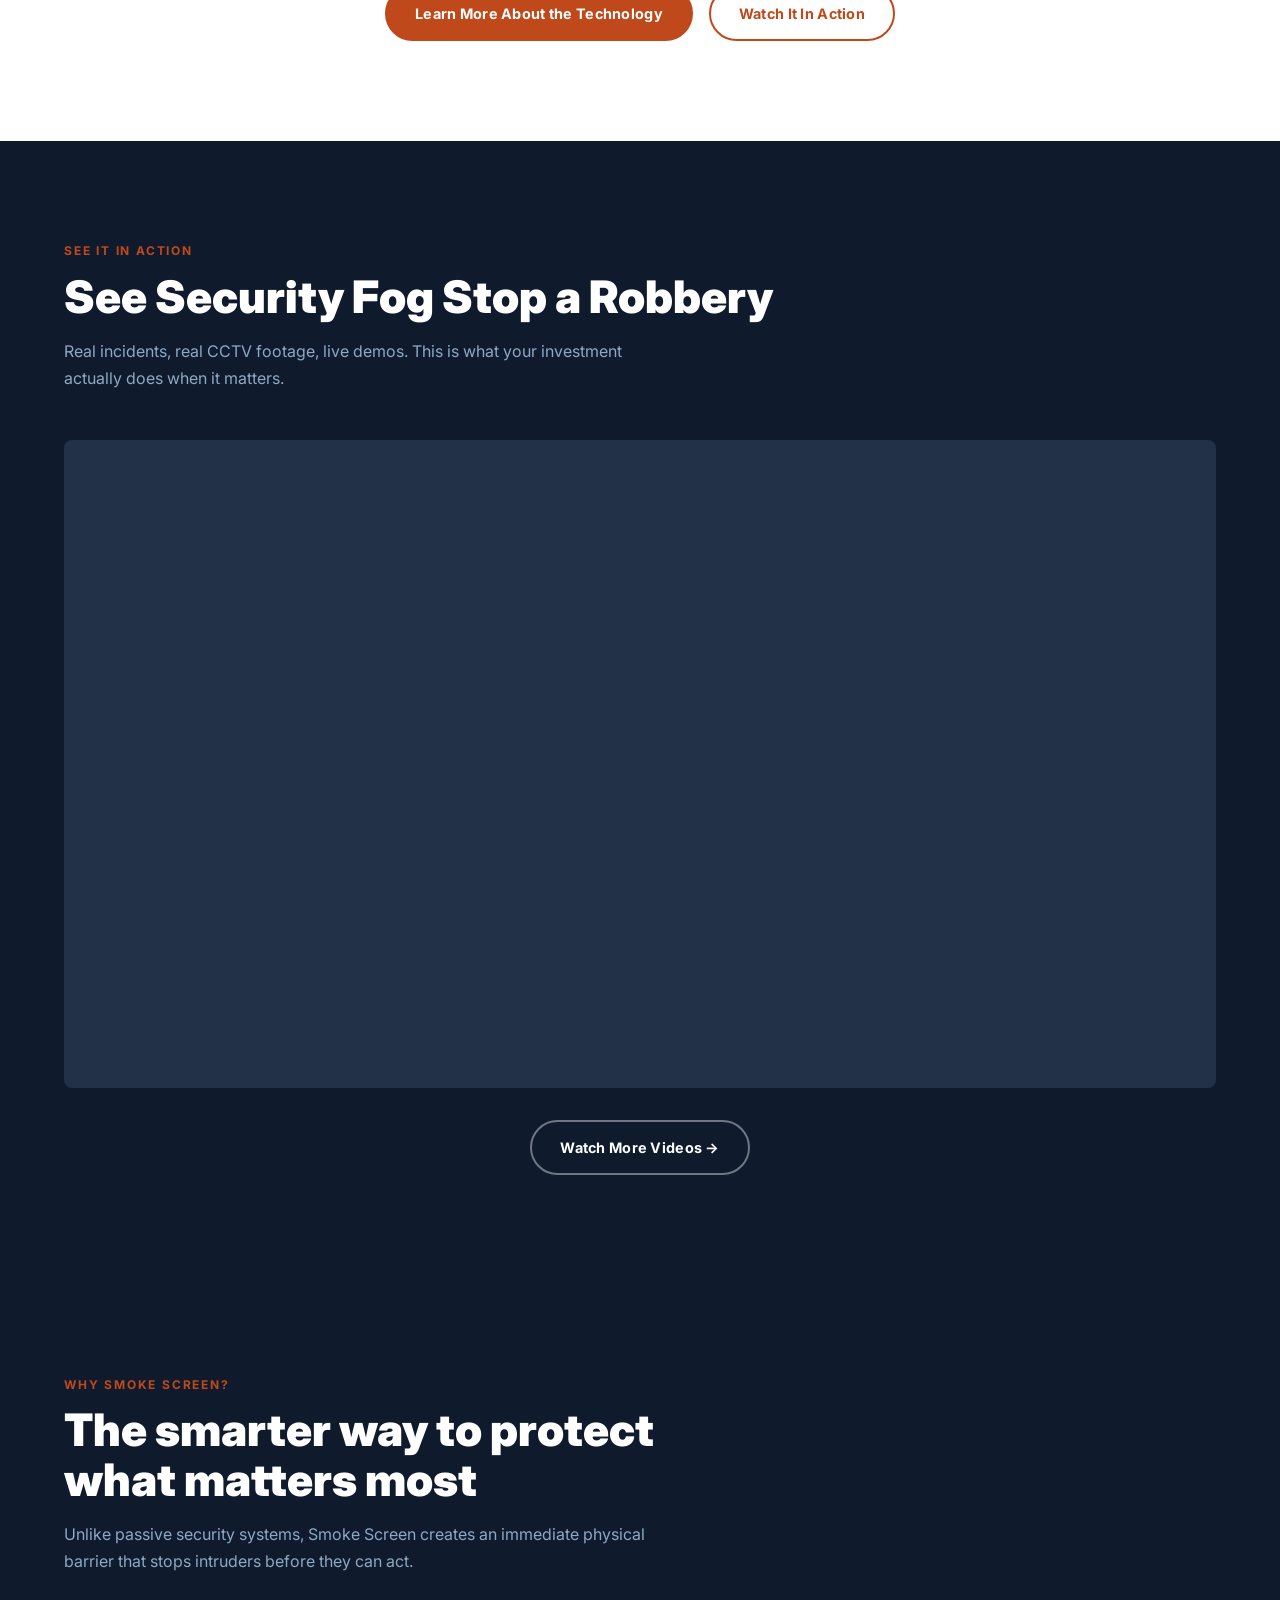
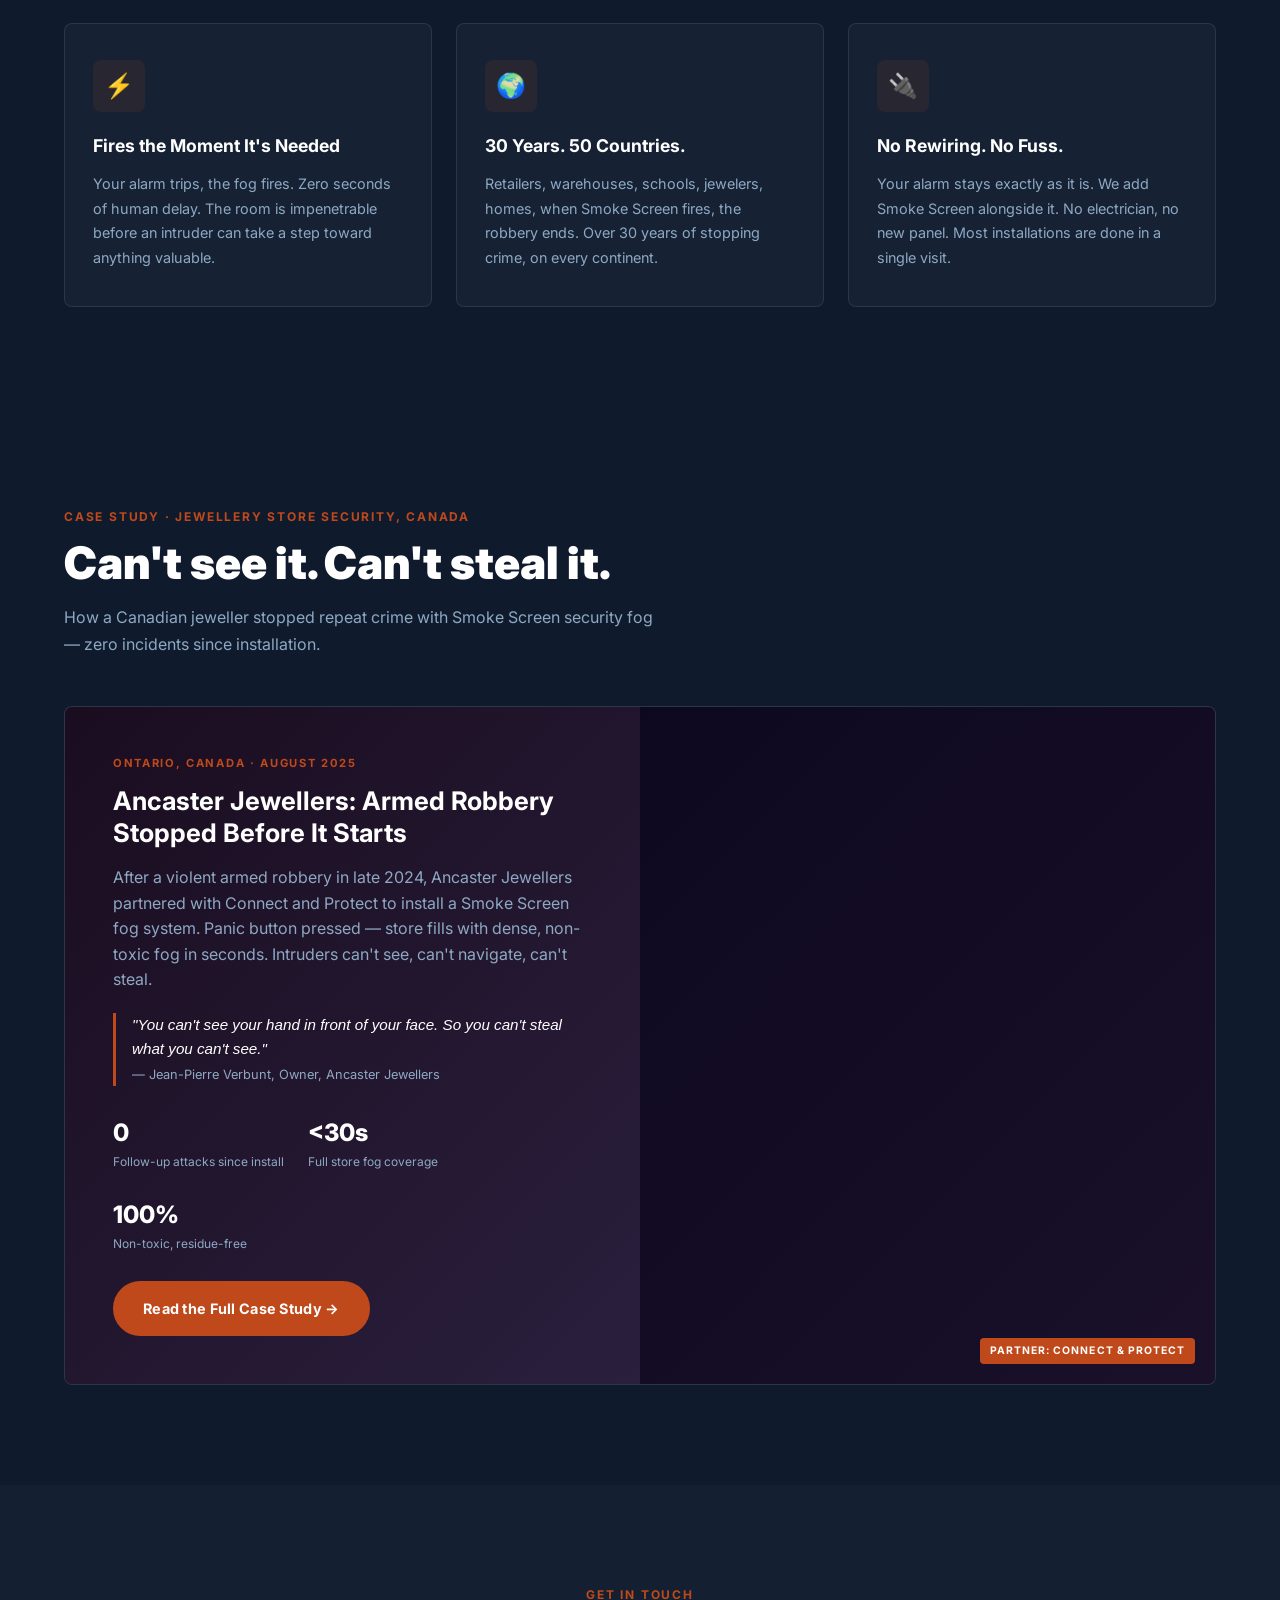
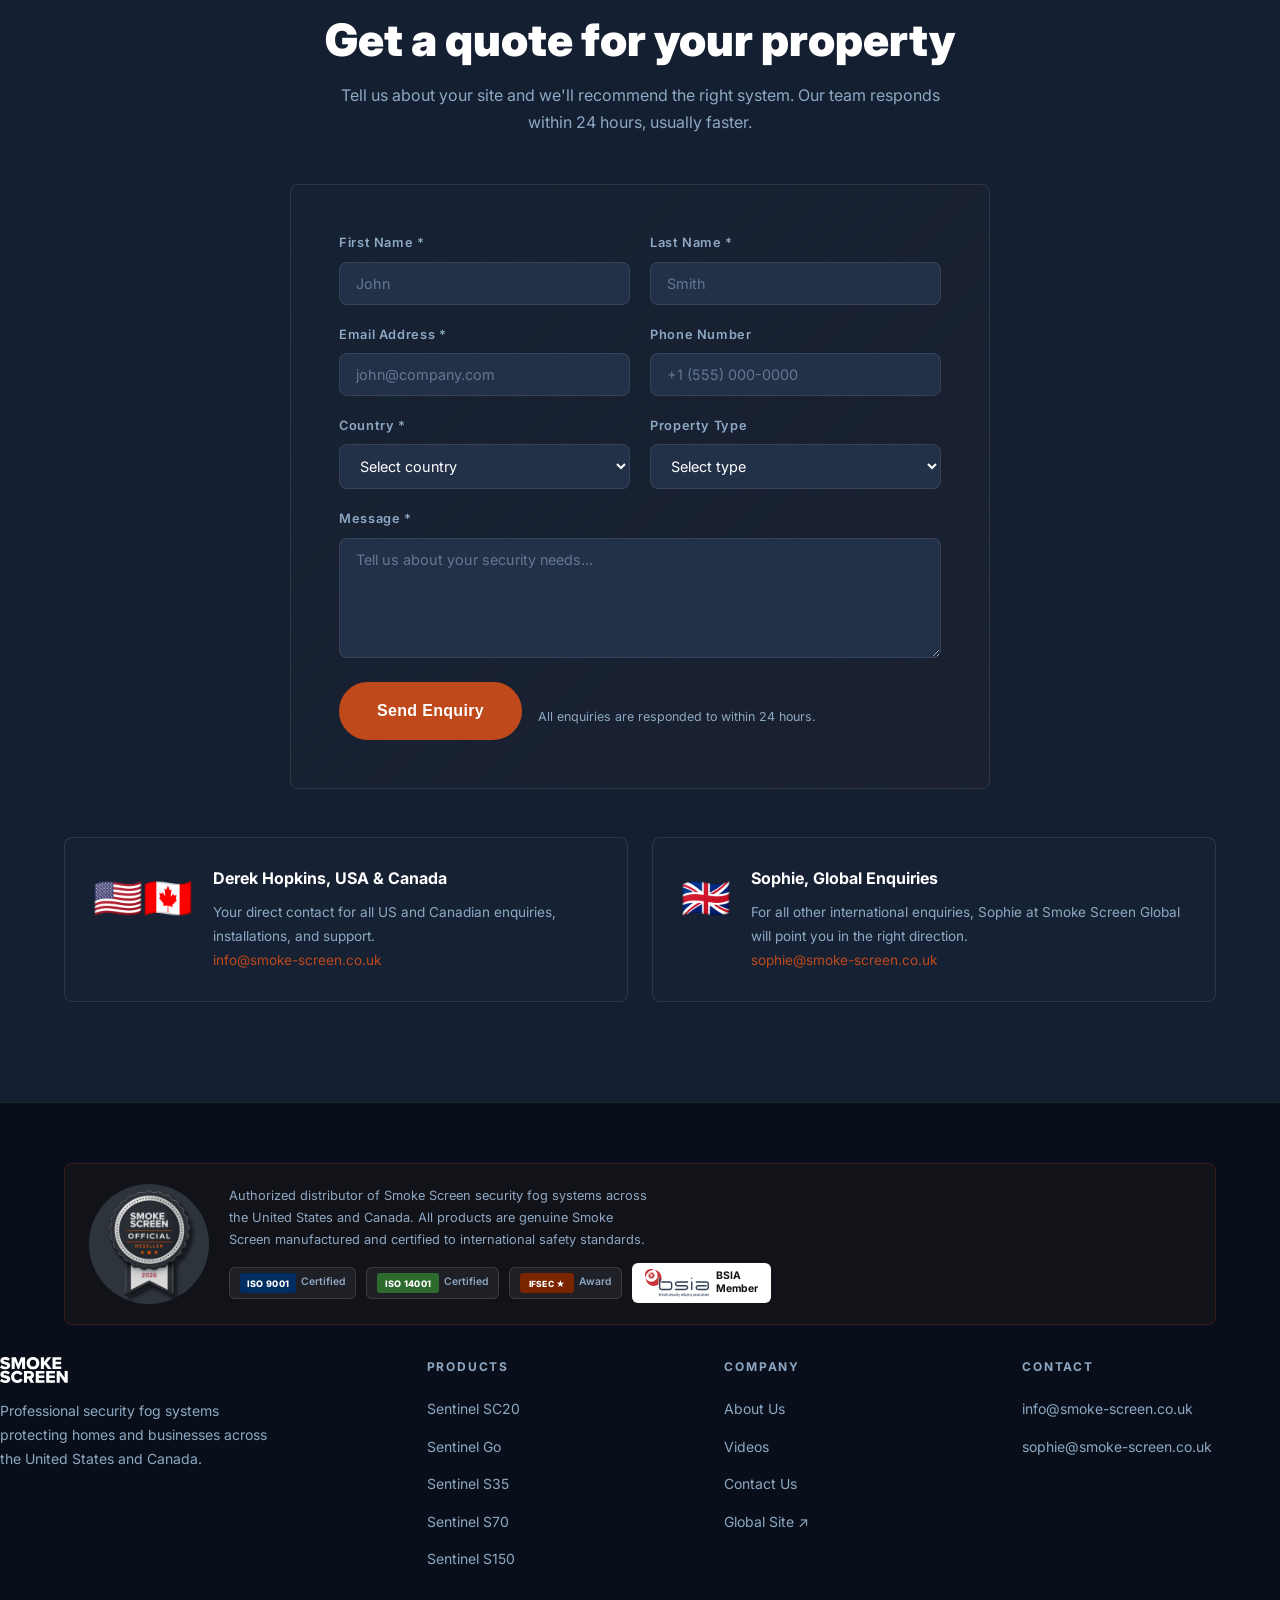
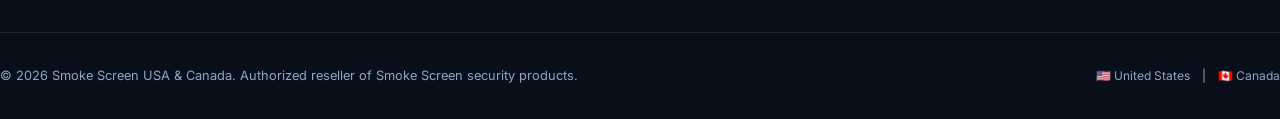
==== commit 73bd9448: "Update index.html via push tool" ====
--- a/index.html
+++ b/index.html
@@ -226,7 +226,7 @@
     </div>
     <div style="max-width:700px; margin: 0 auto;">
       <div class="contact-form-section reveal">
-        <form action="https://formsubmit.co/info@smoke-screen.com" method="POST" novalidate>
+        <form action="https://formsubmit.co/info@smoke-screen.co.uk" method="POST" novalidate>
           <input type="hidden" name="_subject" value="New Smoke Screen Enquiry, USA/Canada" />
           <input type="hidden" name="_cc" value="sophie@smoke-screen.co.uk" />
           <input type="hidden" name="_next" value="https://ved9871.github.io/us.smoke-screen.com/thank-you.html" />
@@ -290,7 +290,7 @@
           <h4>Derek Hopkins, USA &amp; Canada</h4>
           <p>
             Your direct contact for all US and Canadian enquiries, installations, and support.<br/>
-            <a href="mailto:info@smoke-screen.com">info@smoke-screen.com</a>
+            <a href="mailto:info@smoke-screen.co.uk">info@smoke-screen.co.uk</a>
           </p>
         </div>
       </div>
@@ -369,7 +369,7 @@
       <div class="footer-col">
         <h5>Contact</h5>
         <ul>
-          <li><a href="mailto:info@smoke-screen.com">info@smoke-screen.com</a></li>
+          <li><a href="mailto:info@smoke-screen.co.uk">info@smoke-screen.co.uk</a></li>
           <li><a href="mailto:sophie@smoke-screen.co.uk">sophie@smoke-screen.co.uk</a></li>
         </ul>
       </div>
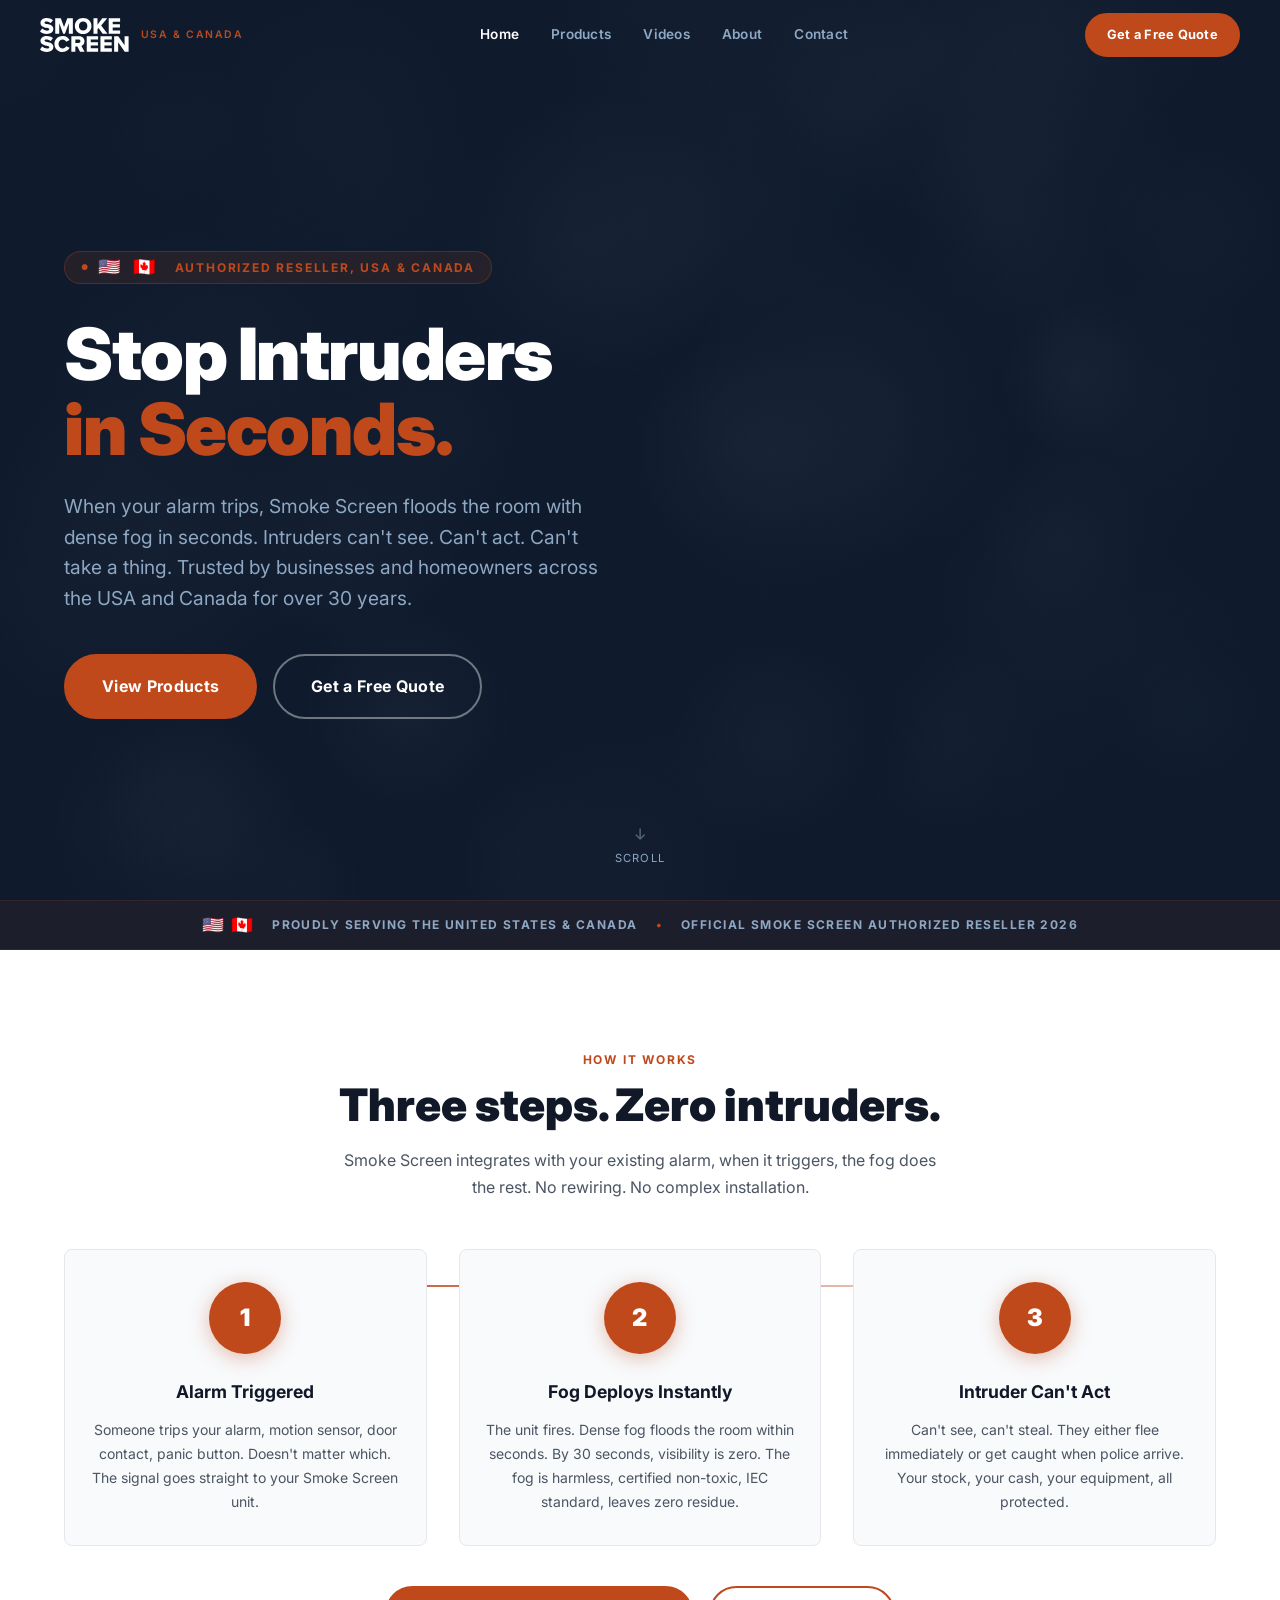
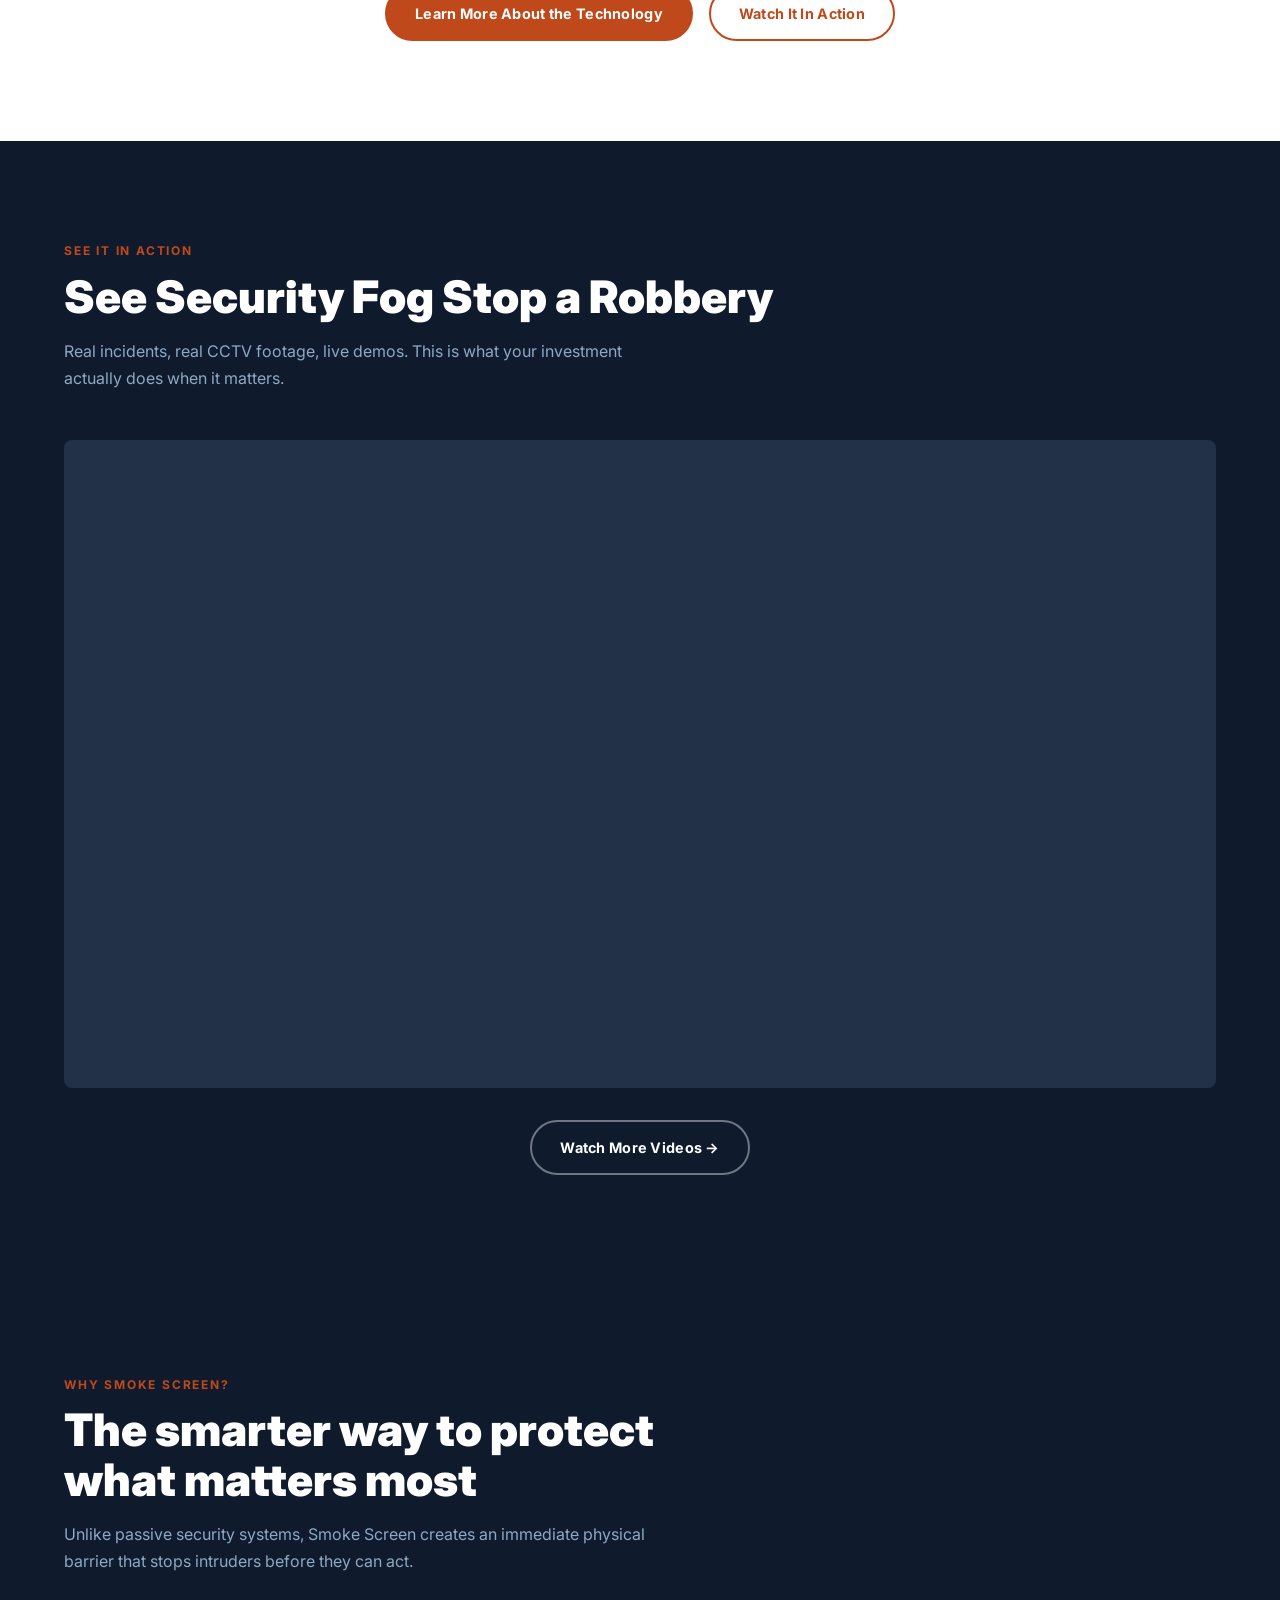
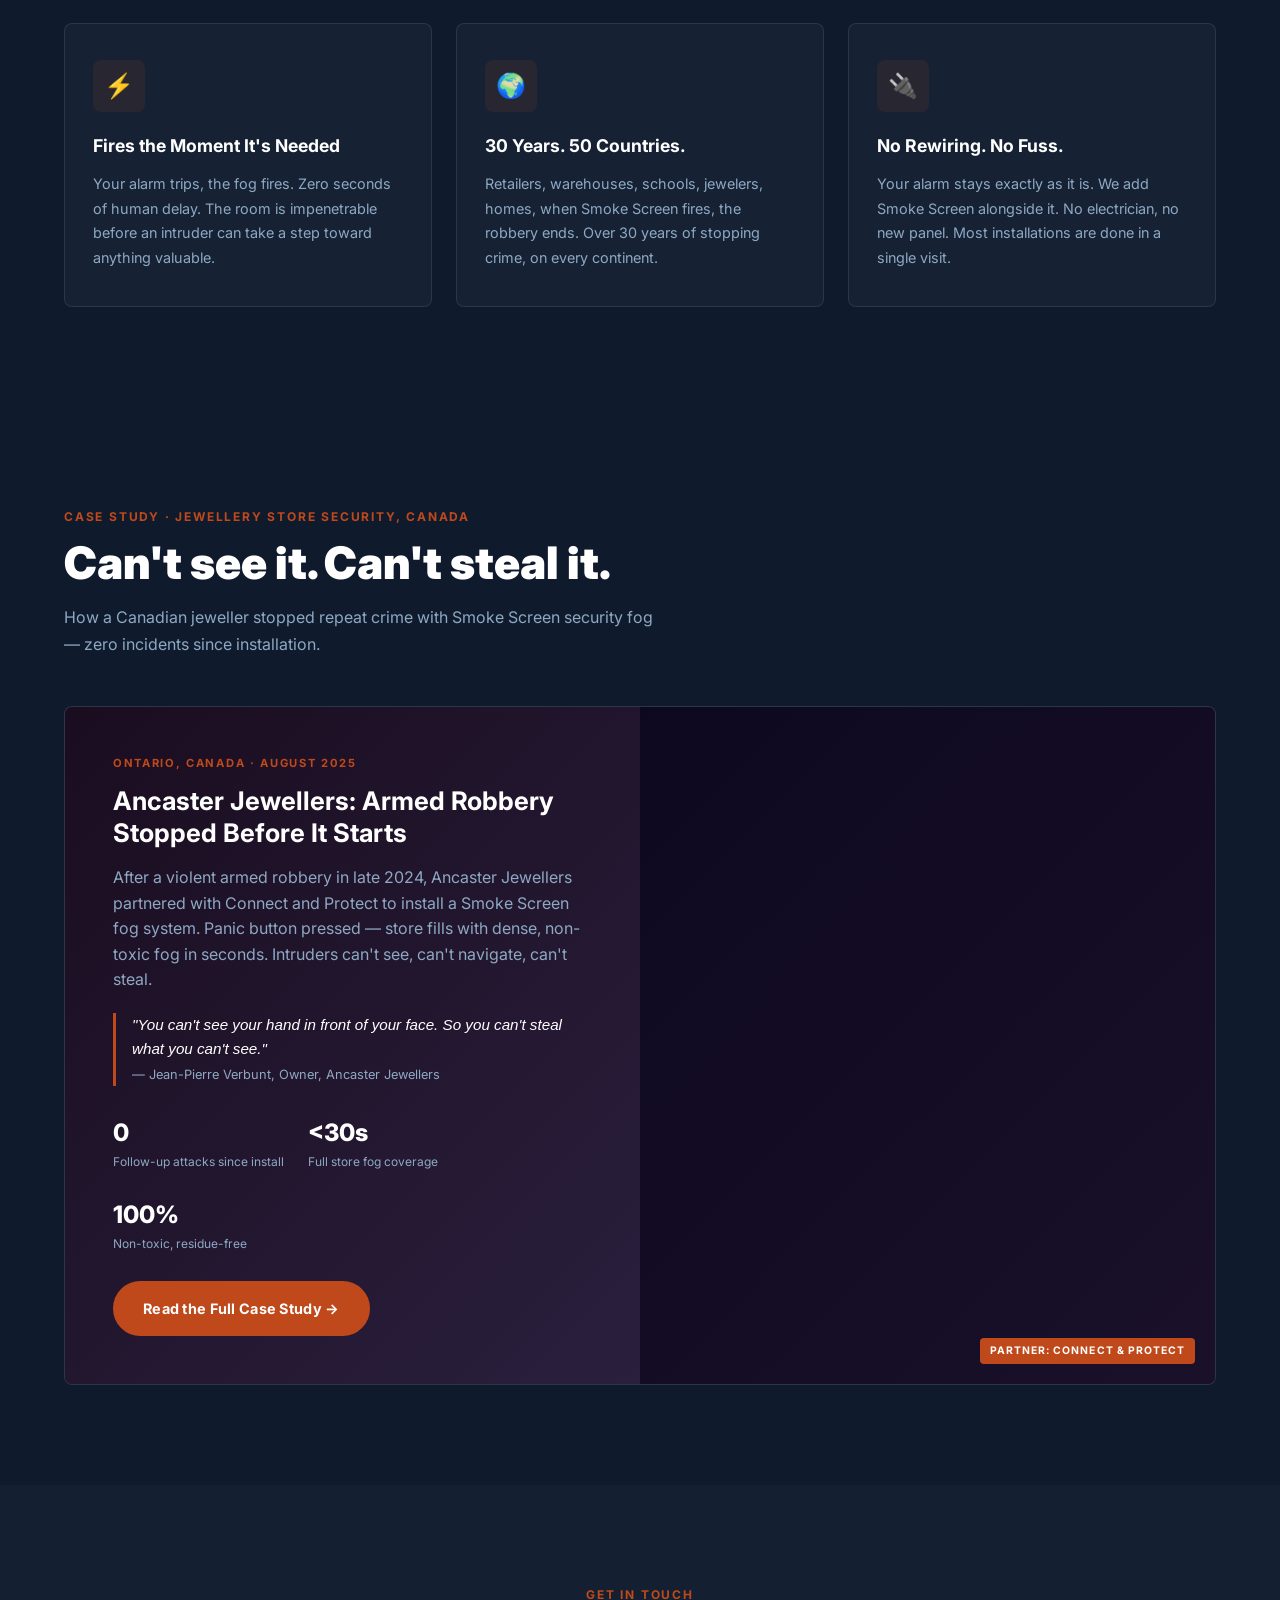
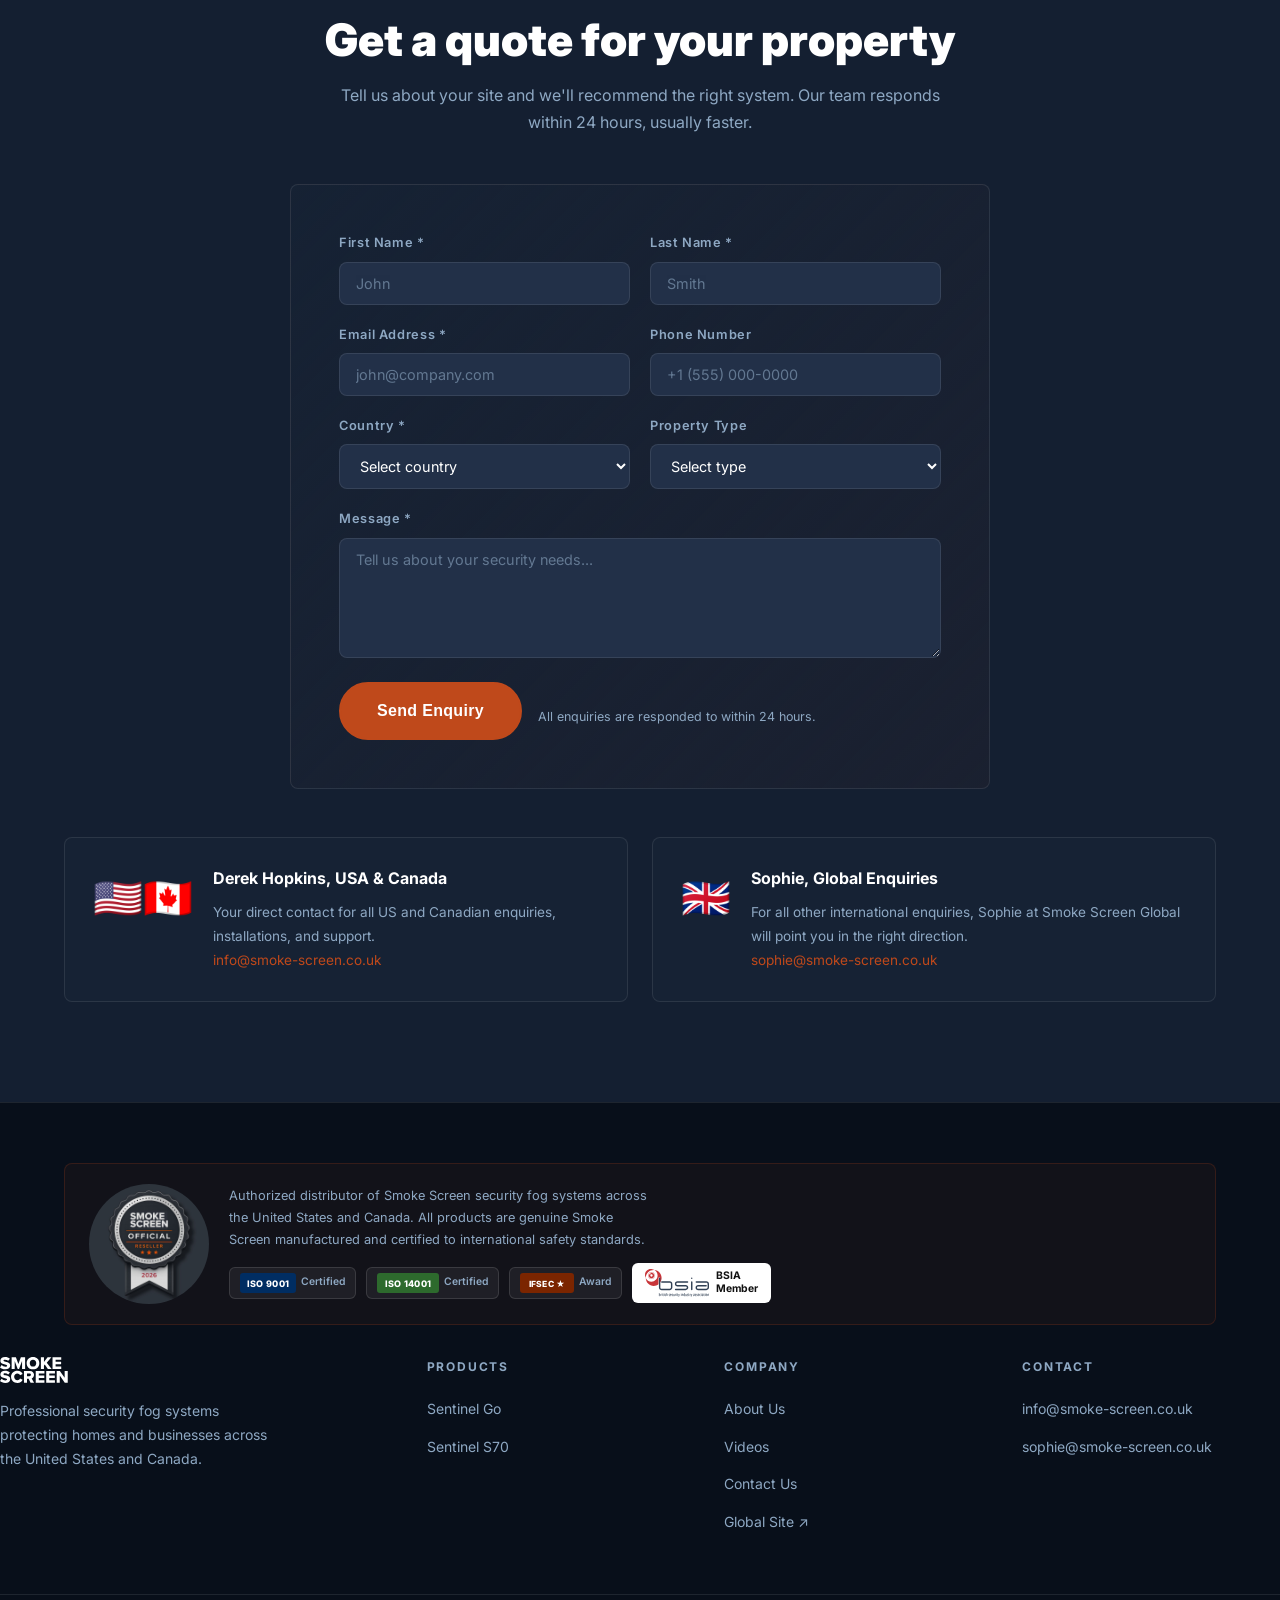
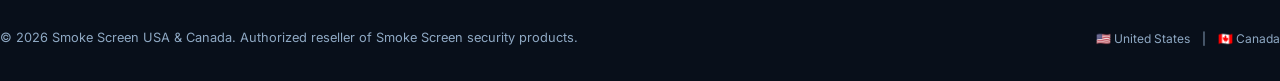
==== commit 6774fba4: "Update index.html via push tool" ====
--- a/index.html
+++ b/index.html
@@ -349,11 +349,8 @@
       <div class="footer-col">
         <h5>Products</h5>
         <ul>
-          <li><a href="products.html#sentinel-sc20">Sentinel SC20</a></li>
           <li><a href="products.html#sentinel-go">Sentinel Go</a></li>
-          <li><a href="products.html#sentinel-s35">Sentinel S35</a></li>
           <li><a href="products.html#sentinel-s70">Sentinel S70</a></li>
-          <li><a href="products.html#sentinel-s150">Sentinel S150</a></li>
         </ul>
       </div>
       <div class="footer-col">
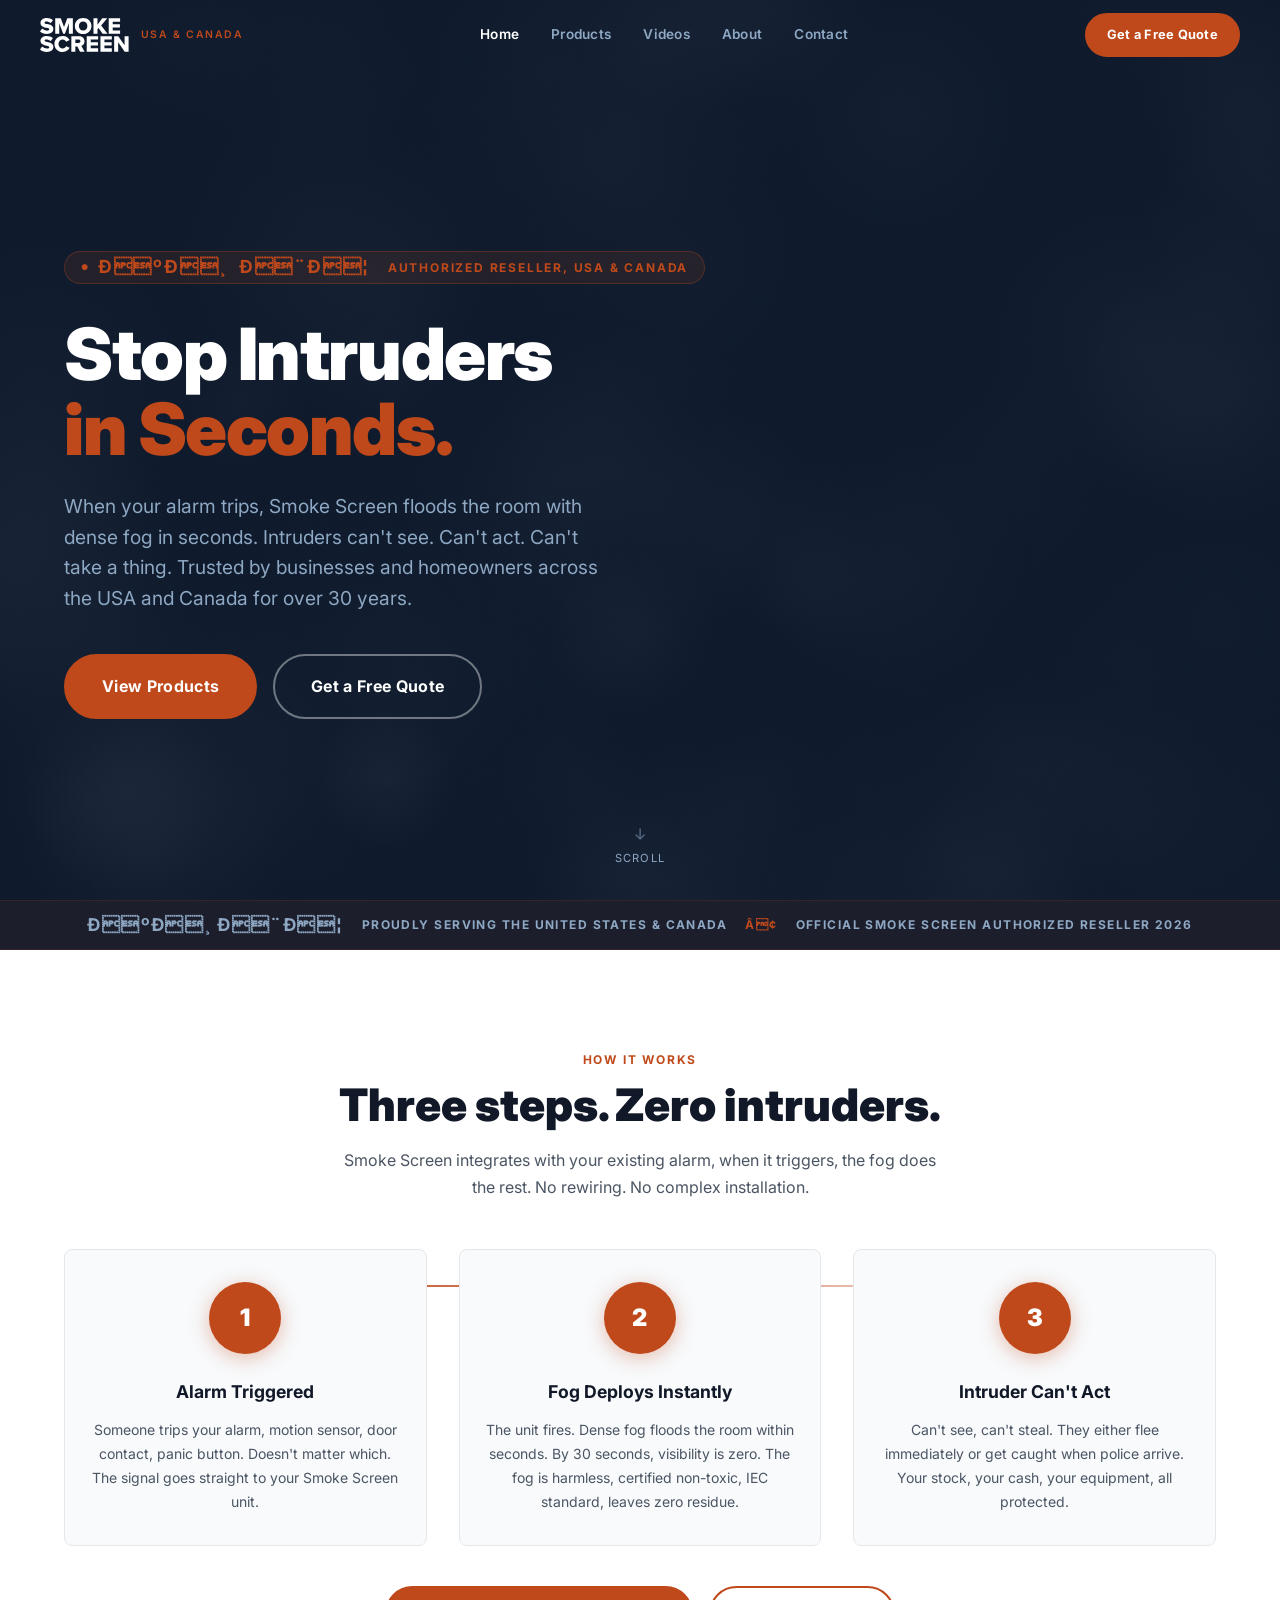
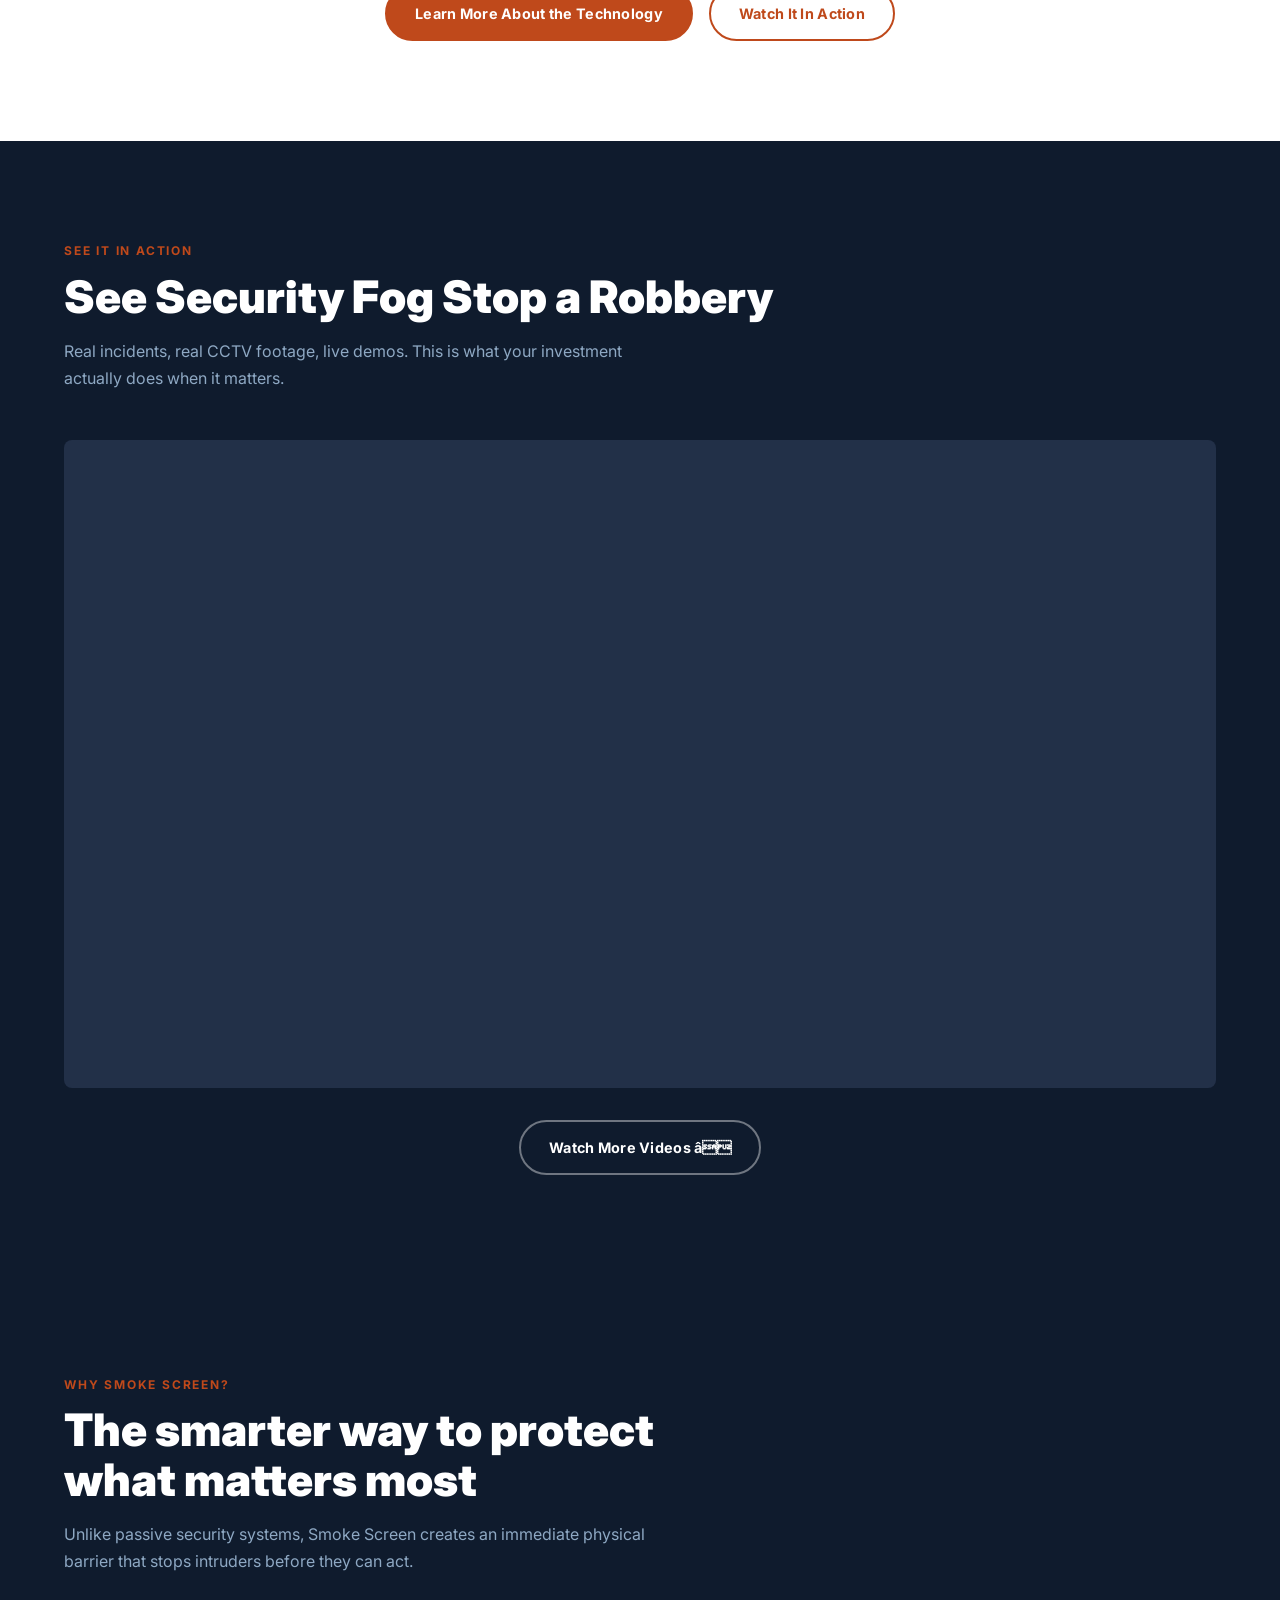
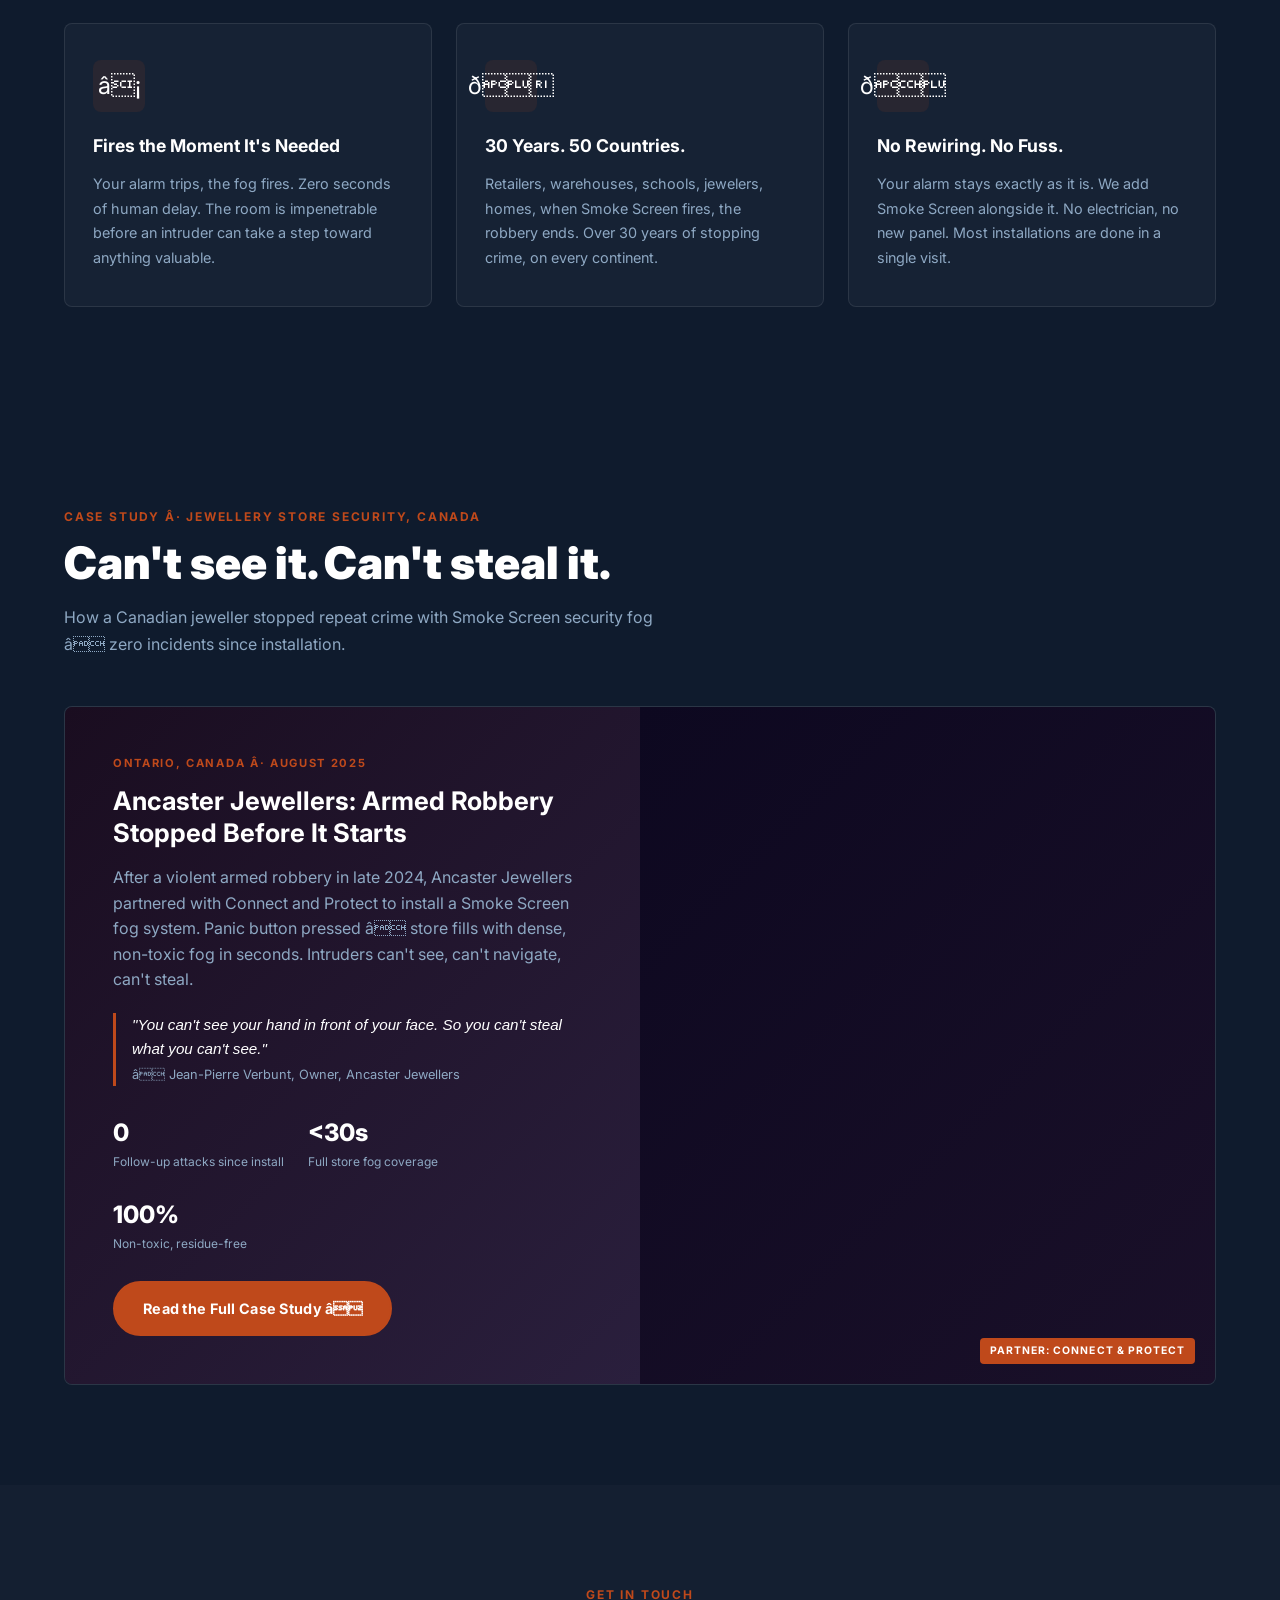
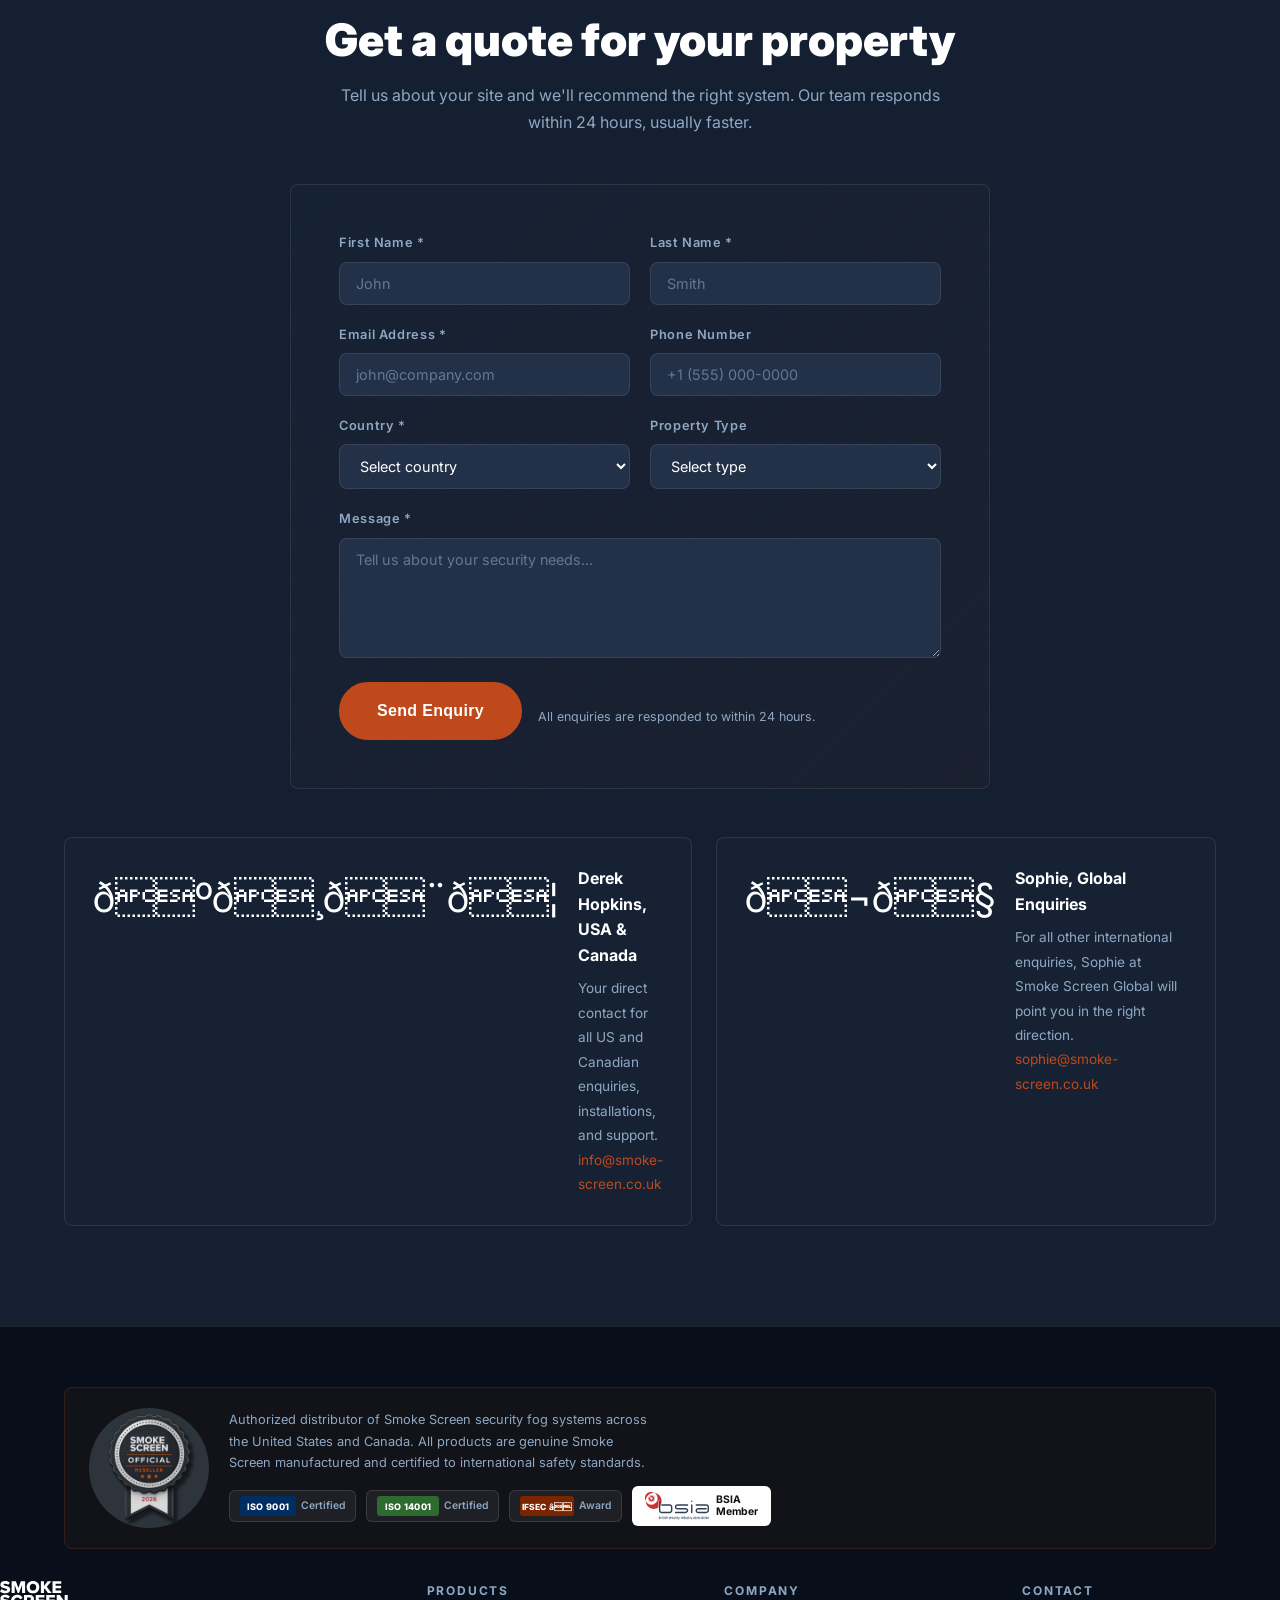
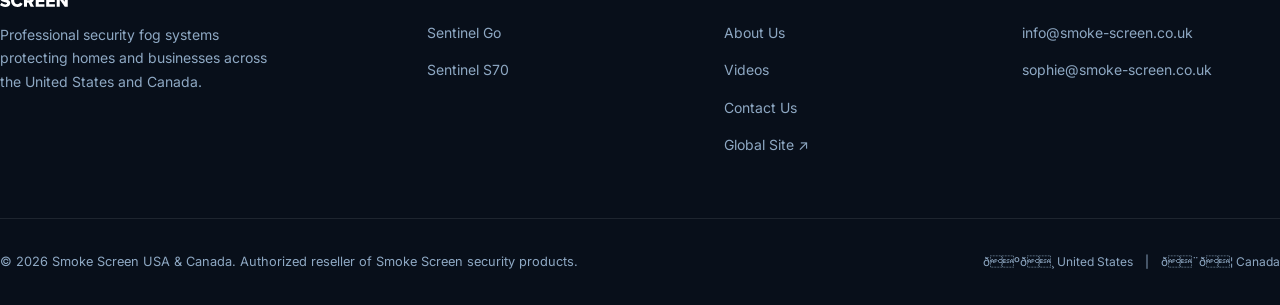
==== commit 22070430: "Add Google Search Console verification meta tag" ====
--- a/index.html
+++ b/index.html
@@ -6,6 +6,7 @@
   <title>Smoke Screen Security, USA & Canada | Security Fog Systems</title>
   <meta name="description" content="Professional security fog systems for the USA and Canada. Stop intruders in seconds with Smoke Screen's proven fog security technology. Request a free quote today." />
   <meta name="keywords" content="security smoke screen USA, fog security system Canada, intruder deterrent USA, smoke screen alarm system, security fog machine, Sentinel Go" />
+  <meta name="google-site-verification" content="V5txyfo724A8CtGx43ndVIj3_Igs9J_UAwFNH1xI9Xs" />
   <link rel="canonical" href="https://us.smoke-screen.com/" />
   <meta property="og:title" content="Smoke Screen Security, USA & Canada" />
   <meta property="og:description" content="Stop intruders in seconds with professional security fog systems. Serving the USA and Canada." />
@@ -77,7 +78,7 @@
   <canvas id="hero-canvas" aria-hidden="true"></canvas>
   <div class="hero-overlay" aria-hidden="true"></div>
   <div class="hero-content">
-    <div class="hero-badge"><span style="font-size:1.5em;vertical-align:middle;line-height:1;">🇺🇸&nbsp;&nbsp;🇨🇦</span>&nbsp;&nbsp;Authorized Reseller, USA &amp; Canada</div>
+    <div class="hero-badge"><span style="font-size:1.5em;vertical-align:middle;line-height:1;">ðºð¸&nbsp;&nbsp;ð¨ð¦</span>&nbsp;&nbsp;Authorized Reseller, USA &amp; Canada</div>
     <h1>Stop Intruders<br/><span>in Seconds.</span></h1>
     <p class="hero-sub">When your alarm trips, Smoke Screen floods the room with dense fog in seconds. Intruders can't see. Can't act. Can't take a thing. Trusted by businesses and homeowners across the USA and Canada for over 30 years.</p>
     <div class="hero-ctas">
@@ -93,9 +94,9 @@
 
 <!-- ===================== US/CANADA STRIP ===================== -->
 <div class="us-canada-strip">
-  <span class="flags">🇺🇸 🇨🇦</span>
+  <span class="flags">ðºð¸ ð¨ð¦</span>
   <span>Proudly serving the United States &amp; Canada</span>
-  <span style="color:var(--red);">•</span>
+  <span style="color:var(--red);">â¢</span>
   <span>Official Smoke Screen Authorized Reseller 2026</span>
 </div>
 
@@ -149,7 +150,7 @@
       </iframe>
     </div>
     <div style="text-align:center; margin-top:32px;" class="reveal">
-      <a href="videos.html" class="btn btn-outline">Watch More Videos →</a>
+      <a href="videos.html" class="btn btn-outline">Watch More Videos â</a>
     </div>
   </div>
 </section>
@@ -164,17 +165,17 @@
     </div>
     <div class="why-grid">
       <div class="why-card reveal reveal-d1">
-        <div class="why-icon">⚡</div>
+        <div class="why-icon">â¡</div>
         <h3>Fires the Moment It's Needed</h3>
         <p>Your alarm trips, the fog fires. Zero seconds of human delay. The room is impenetrable before an intruder can take a step toward anything valuable.</p>
       </div>
       <div class="why-card reveal reveal-d2">
-        <div class="why-icon">🌍</div>
+        <div class="why-icon">ð</div>
         <h3>30 Years. 50 Countries.</h3>
         <p>Retailers, warehouses, schools, jewelers, homes, when Smoke Screen fires, the robbery ends. Over 30 years of stopping crime, on every continent.</p>
       </div>
       <div class="why-card reveal reveal-d3">
-        <div class="why-icon">🔌</div>
+        <div class="why-icon">ð</div>
         <h3>No Rewiring. No Fuss.</h3>
         <p>Your alarm stays exactly as it is. We add Smoke Screen alongside it. No electrician, no new panel. Most installations are done in a single visit.</p>
       </div>
@@ -186,23 +187,23 @@
 <section class="section" id="case-study">
   <div class="container">
     <div class="section-title reveal">
-      <div class="label">Case Study · Jewellery Store Security, Canada</div>
+      <div class="label">Case Study Â· Jewellery Store Security, Canada</div>
       <h2>Can't see it. Can't steal it.</h2>
-      <p>How a Canadian jeweller stopped repeat crime with Smoke Screen security fog — zero incidents since installation.</p>
+      <p>How a Canadian jeweller stopped repeat crime with Smoke Screen security fog â zero incidents since installation.</p>
     </div>
 
     <div class="reveal" style="background:var(--bg-card);border:1px solid var(--border);border-radius:var(--radius);overflow:hidden;display:grid;grid-template-columns:1fr 1fr;gap:0;">
       <div style="background:linear-gradient(135deg,#1a0d20 0%,#2a1f3d 100%);padding:48px;display:flex;flex-direction:column;justify-content:center;">
-        <div style="font-size:0.7rem;font-weight:700;letter-spacing:0.15em;text-transform:uppercase;color:var(--red);margin-bottom:12px;">Ontario, Canada · August 2025</div>
+        <div style="font-size:0.7rem;font-weight:700;letter-spacing:0.15em;text-transform:uppercase;color:var(--red);margin-bottom:12px;">Ontario, Canada Â· August 2025</div>
         <h3 style="font-size:1.6rem;line-height:1.25;margin-bottom:16px;">Ancaster Jewellers: Armed Robbery Stopped Before It Starts</h3>
-        <p style="color:var(--muted);line-height:1.6;margin-bottom:20px;">After a violent armed robbery in late 2024, Ancaster Jewellers partnered with Connect and Protect to install a Smoke Screen fog system. Panic button pressed — store fills with dense, non-toxic fog in seconds. Intruders can't see, can't navigate, can't steal.</p>
-        <blockquote style="border-left:3px solid var(--red);padding-left:16px;margin:0 0 28px;font-style:italic;color:var(--white);font-size:0.95rem;">"You can't see your hand in front of your face. So you can't steal what you can't see."<br/><span style="font-size:0.8rem;color:var(--muted);font-style:normal;">— Jean-Pierre Verbunt, Owner, Ancaster Jewellers</span></blockquote>
+        <p style="color:var(--muted);line-height:1.6;margin-bottom:20px;">After a violent armed robbery in late 2024, Ancaster Jewellers partnered with Connect and Protect to install a Smoke Screen fog system. Panic button pressed â store fills with dense, non-toxic fog in seconds. Intruders can't see, can't navigate, can't steal.</p>
+        <blockquote style="border-left:3px solid var(--red);padding-left:16px;margin:0 0 28px;font-style:italic;color:var(--white);font-size:0.95rem;">"You can't see your hand in front of your face. So you can't steal what you can't see."<br/><span style="font-size:0.8rem;color:var(--muted);font-style:normal;">â Jean-Pierre Verbunt, Owner, Ancaster Jewellers</span></blockquote>
         <div style="display:flex;gap:24px;margin-bottom:28px;flex-wrap:wrap;">
           <div><div style="font-size:1.5rem;font-weight:800;color:var(--white);">0</div><div style="font-size:0.75rem;color:var(--muted);">Follow-up attacks since install</div></div>
           <div><div style="font-size:1.5rem;font-weight:800;color:var(--white);">&lt;30s</div><div style="font-size:0.75rem;color:var(--muted);">Full store fog coverage</div></div>
           <div><div style="font-size:1.5rem;font-weight:800;color:var(--white);">100%</div><div style="font-size:0.75rem;color:var(--muted);">Non-toxic, residue-free</div></div>
         </div>
-        <a href="news.html" class="btn btn-primary" style="align-self:flex-start;">Read the Full Case Study →</a>
+        <a href="news.html" class="btn btn-primary" style="align-self:flex-start;">Read the Full Case Study â</a>
       </div>
       <div style="background:linear-gradient(135deg,#0d0820 0%,#1a1029 100%);display:flex;align-items:center;justify-content:center;min-height:360px;position:relative;overflow:hidden;">
         <img src="https://www.smoke-screen.com/wp-content/uploads/2025/09/Jewellery-Stores-in-Canada-1024x555.png"
@@ -285,7 +286,7 @@
     </div>
     <div class="office-strip" style="margin-top: 48px;">
       <div class="office-card reveal">
-        <div class="office-flag">🇺🇸🇨🇦</div>
+        <div class="office-flag">ðºð¸ð¨ð¦</div>
         <div class="office-info">
           <h4>Derek Hopkins, USA &amp; Canada</h4>
           <p>
@@ -295,7 +296,7 @@
         </div>
       </div>
       <div class="office-card reveal">
-        <div class="office-flag">🇬🇧</div>
+        <div class="office-flag">ð¬ð§</div>
         <div class="office-info">
           <h4>Sophie, Global Enquiries</h4>
           <p>
@@ -316,16 +317,17 @@
       <div>
         <p style="margin-bottom:12px;">Authorized distributor of Smoke Screen security fog systems across the United States and Canada. All products are genuine Smoke Screen manufactured and certified to international safety standards.</p>
         <div style="display:flex;gap:10px;align-items:center;flex-wrap:wrap;margin-top:12px;">
-          <div style="display:flex;align-items:center;gap:5px;background:rgba(255,255,255,0.06);border:1px solid rgba(255,255,255,0.12);border-radius:6px;padding:5px 10px;" title="ISO 9001 Quality Management — Re-certified December 2024">
+          <div style="display:flex;align-items:center;gap:5px;background:rgba(255,255,255,0.06);border:1px solid rgba(255,255,255,0.12);border-radius:6px;padding:5px 10px;" title="ISO 9001 Quality Management â Re-certified December 2024">
             <svg viewBox="0 0 56 20" width="56" height="20" xmlns="http://www.w3.org/2000/svg"><rect width="56" height="20" rx="3" fill="#002D62"/><text x="28" y="14" text-anchor="middle" fill="#fff" font-size="9" font-weight="800" font-family="Inter,sans-serif" letter-spacing="0.3">ISO 9001</text></svg>
             <span style="font-size:0.65rem;color:var(--muted);font-weight:600;white-space:nowrap;">Certified</span>
           </div>
-          <div style="display:flex;align-items:center;gap:5px;background:rgba(255,255,255,0.06);border:1px solid rgba(255,255,255,0.12);border-radius:6px;padding:5px 10px;" title="ISO 14001 Environmental Management — Re-certified December 2024">
+          <div style="display:flex;align-items:center;gap:5px;background:rgba(255,255,255,0.06);border:1px solid rgba(255,255,255,0.12);border-radius:6px;padding:5px 10px;" title="ISO 14001 Environmental Management â Re-certified December 2024">
             <svg viewBox="0 0 62 20" width="62" height="20" xmlns="http://www.w3.org/2000/svg"><rect width="62" height="20" rx="3" fill="#2D6A2D"/><text x="31" y="14" text-anchor="middle" fill="#fff" font-size="9" font-weight="800" font-family="Inter,sans-serif" letter-spacing="0.3">ISO 14001</text></svg>
             <span style="font-size:0.65rem;color:var(--muted);font-weight:600;white-space:nowrap;">Certified</span>
           </div>
           <div style="display:flex;align-items:center;gap:5px;background:rgba(255,255,255,0.06);border:1px solid rgba(255,255,255,0.12);border-radius:6px;padding:5px 10px;" title="IFSEC International Award Winners">
-            <svg viewBox="0 0 54 20" width="54" height="20" xmlns="http://www.w3.org/2000/svg"><rect width="54" height="20" rx="3" fill="#7B2500"/><text x="27" y="14" text-anchor="middle" fill="#fff" font-size="8.5" font-weight="800" font-family="Inter,sans-serif" letter-spacing="0.2">IFSEC ★</text></svg>
+            <svg viewBox="0 0 54 20" width="54" height="20" xmlns="http://www.w3.org/2000/svg"><rect width="54" height="20" rx="3" fill="#7B2500"/><text x="27" y="14" text-anchor="middle" fill="#fff" font-size="8.5" font-weight="800" font-family="Inter,sans-serif" letter-spacing="0.2">IFSEC â+</text></svg>
             <span style="font-size:0.65rem;color:var(--muted);font-weight:600;white-space:nowrap;">Award</span>
           </div>
           <div style="display:flex;align-items:center;gap:7px;background:#fff;border:1px solid rgba(255,255,255,0.2);border-radius:6px;padding:5px 12px;" title="British Security Industry Association Member">
@@ -374,9 +376,9 @@
     <div class="footer-bottom">
       <p>&copy; 2026 Smoke Screen USA &amp; Canada. Authorized reseller of Smoke Screen security products.</p>
       <div style="display:flex;gap:12px;align-items:center;font-size:0.75rem;color:var(--muted);">
-        <span>🇺🇸 United States</span>
+        <span>ðºð¸ United States</span>
         <span>|</span>
-        <span>🇨🇦 Canada</span>
+        <span>ð¨ð¦ Canada</span>
       </div>
     </div>
   </div>
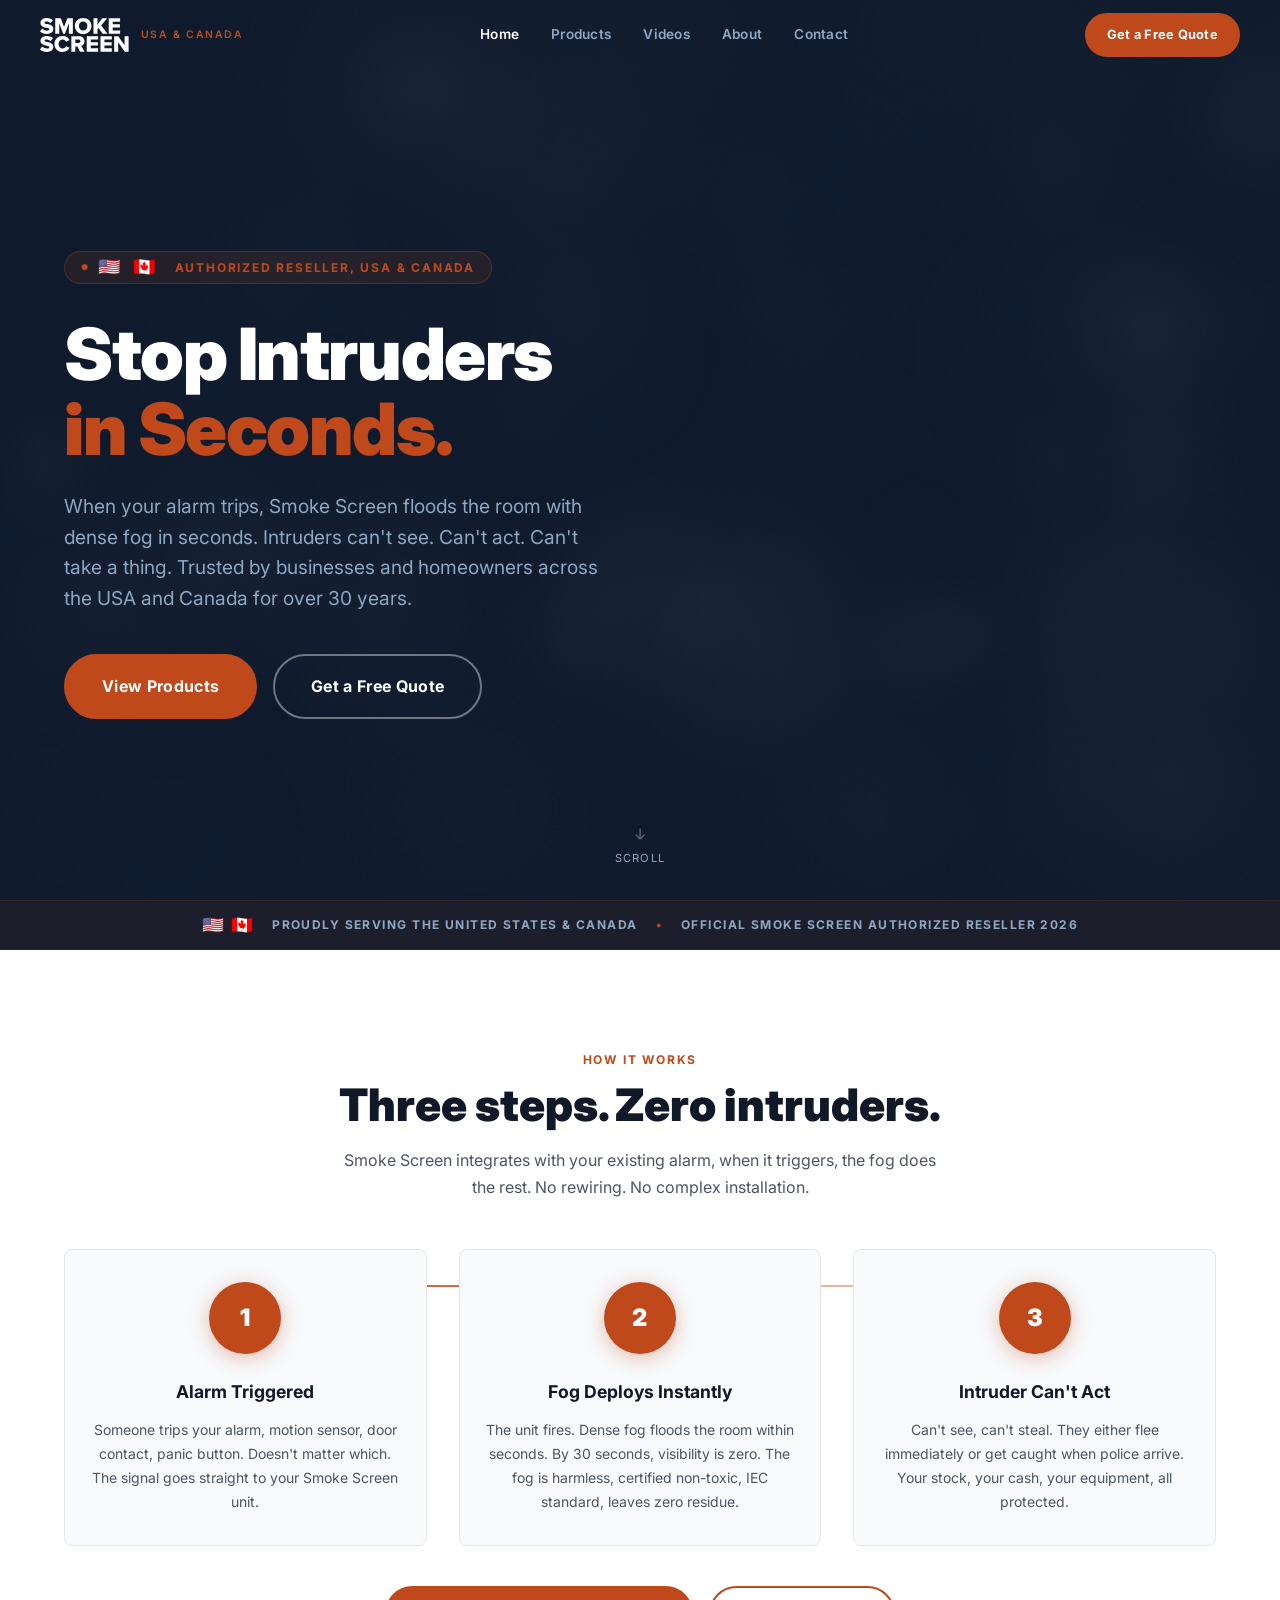
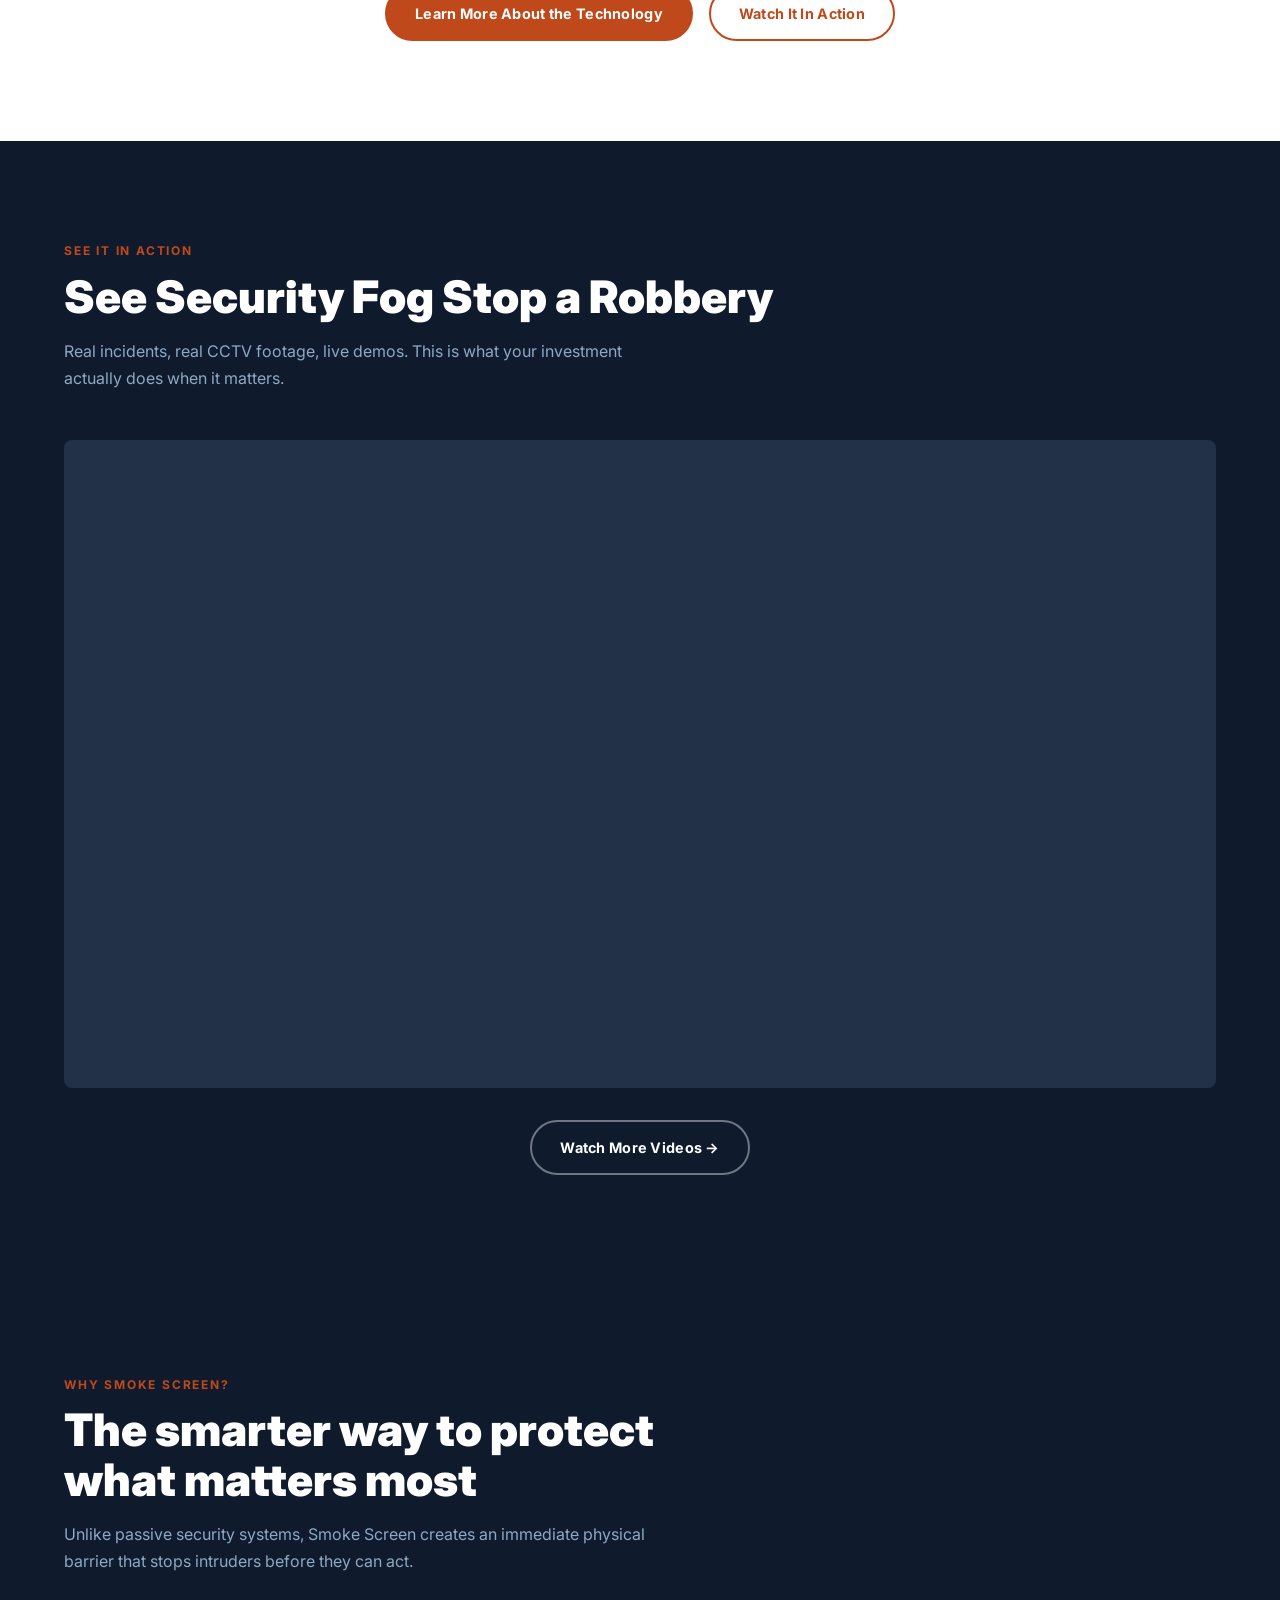
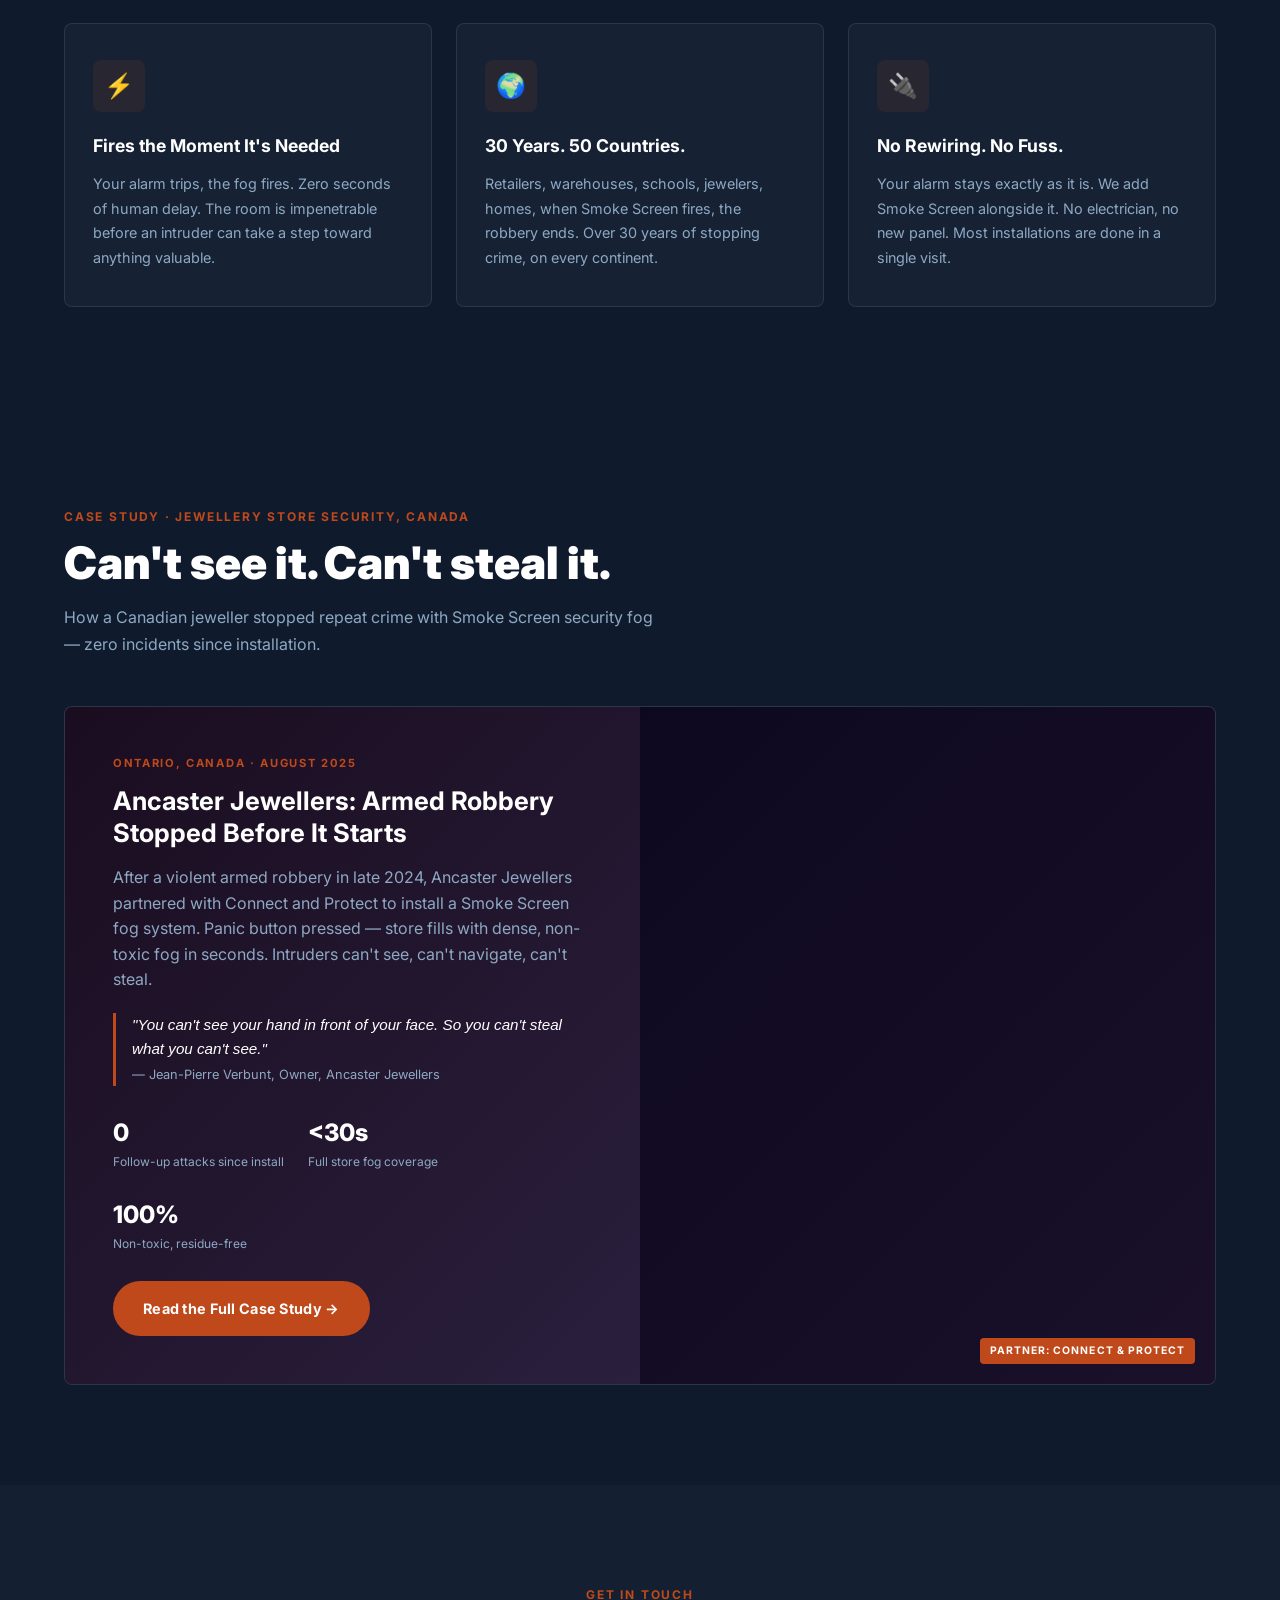
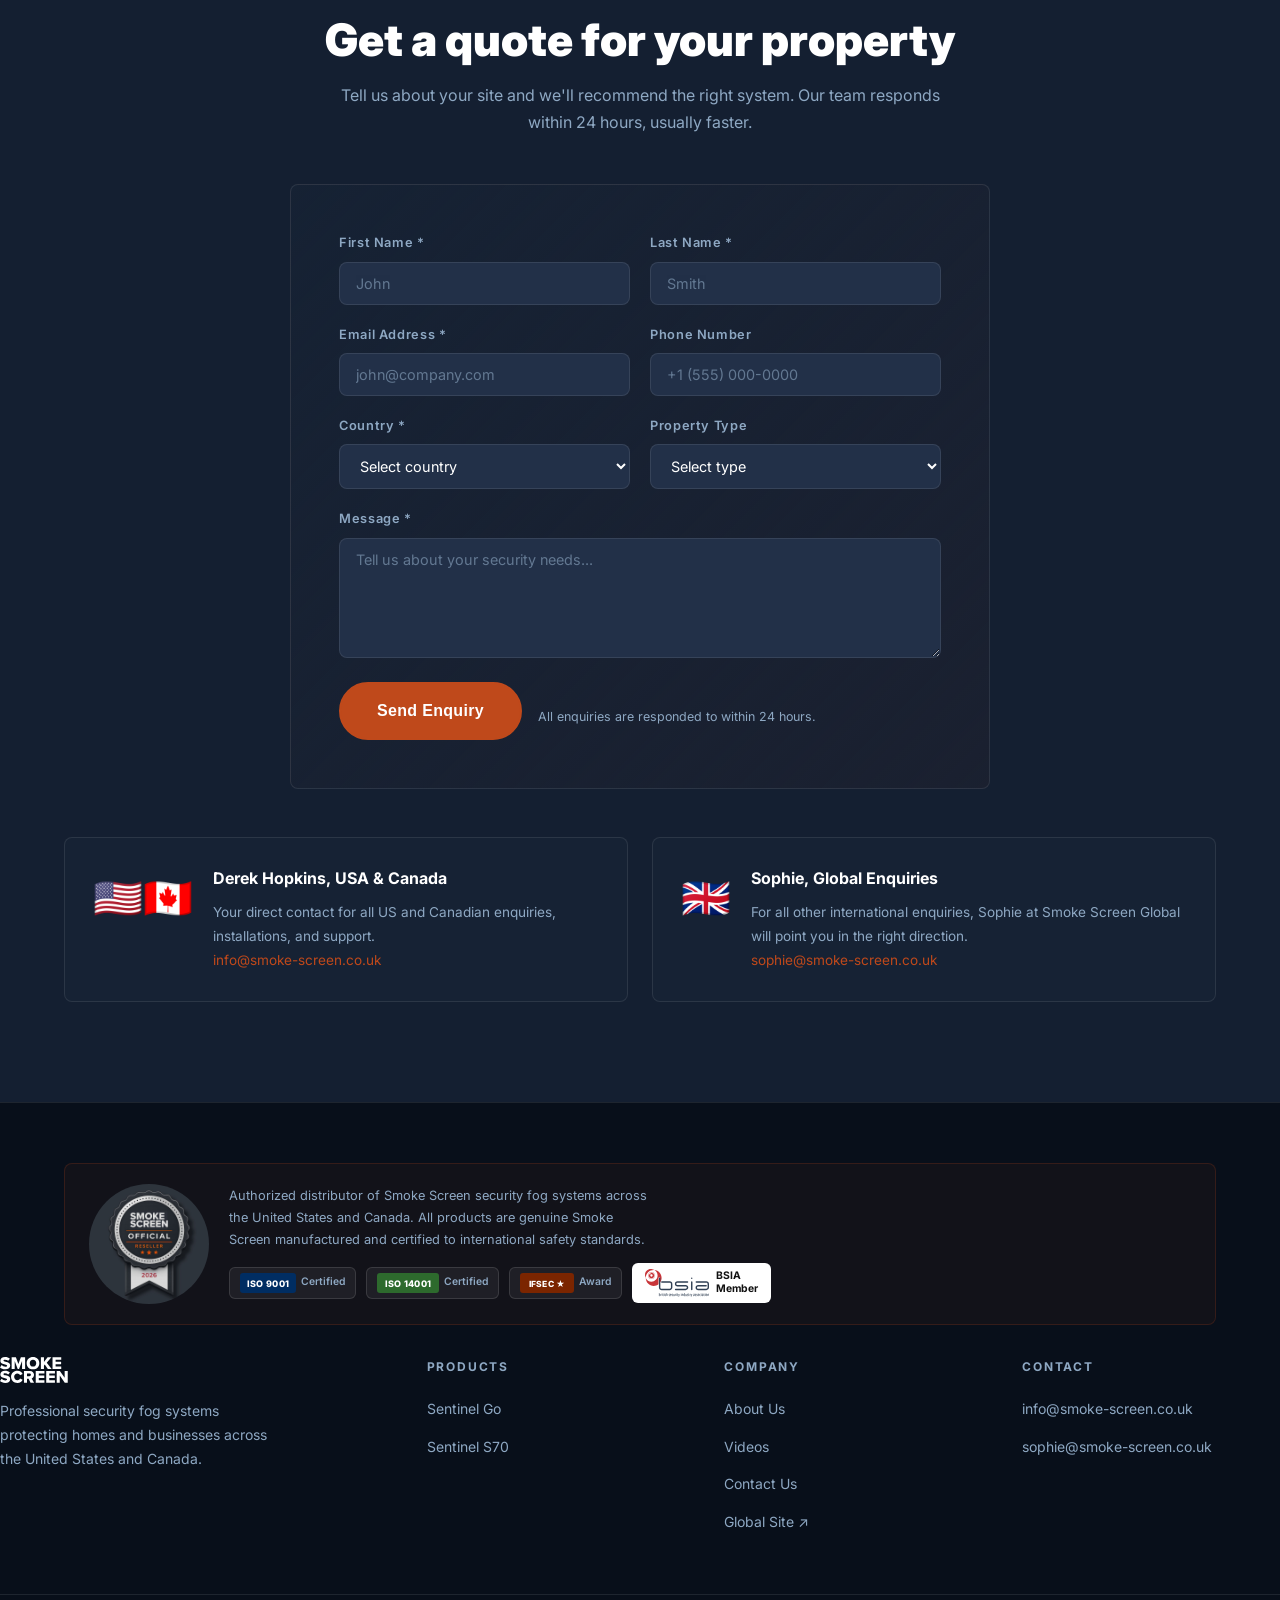
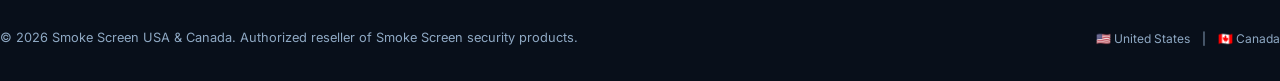
==== commit 72390966: "Fix character encoding (mojibake) sitewide + repair contact form - Convert all non-ASCII (flags, ico" ====
--- a/index.html
+++ b/index.html
@@ -78,7 +78,7 @@
   <canvas id="hero-canvas" aria-hidden="true"></canvas>
   <div class="hero-overlay" aria-hidden="true"></div>
   <div class="hero-content">
-    <div class="hero-badge"><span style="font-size:1.5em;vertical-align:middle;line-height:1;">ðºð¸&nbsp;&nbsp;ð¨ð¦</span>&nbsp;&nbsp;Authorized Reseller, USA &amp; Canada</div>
+    <div class="hero-badge"><span style="font-size:1.5em;vertical-align:middle;line-height:1;">&#x1F1FA;&#x1F1F8;&nbsp;&nbsp;&#x1F1E8;&#x1F1E6;</span>&nbsp;&nbsp;Authorized Reseller, USA &amp; Canada</div>
     <h1>Stop Intruders<br/><span>in Seconds.</span></h1>
     <p class="hero-sub">When your alarm trips, Smoke Screen floods the room with dense fog in seconds. Intruders can't see. Can't act. Can't take a thing. Trusted by businesses and homeowners across the USA and Canada for over 30 years.</p>
     <div class="hero-ctas">
@@ -94,9 +94,9 @@
 
 <!-- ===================== US/CANADA STRIP ===================== -->
 <div class="us-canada-strip">
-  <span class="flags">ðºð¸ ð¨ð¦</span>
+  <span class="flags">&#x1F1FA;&#x1F1F8; &#x1F1E8;&#x1F1E6;</span>
   <span>Proudly serving the United States &amp; Canada</span>
-  <span style="color:var(--red);">â¢</span>
+  <span style="color:var(--red);">&#x2022;</span>
   <span>Official Smoke Screen Authorized Reseller 2026</span>
 </div>
 
@@ -150,7 +150,7 @@
       </iframe>
     </div>
     <div style="text-align:center; margin-top:32px;" class="reveal">
-      <a href="videos.html" class="btn btn-outline">Watch More Videos â</a>
+      <a href="videos.html" class="btn btn-outline">Watch More Videos &#x2192;</a>
     </div>
   </div>
 </section>
@@ -165,17 +165,17 @@
     </div>
     <div class="why-grid">
       <div class="why-card reveal reveal-d1">
-        <div class="why-icon">â¡</div>
+        <div class="why-icon">&#x26A1;</div>
         <h3>Fires the Moment It's Needed</h3>
         <p>Your alarm trips, the fog fires. Zero seconds of human delay. The room is impenetrable before an intruder can take a step toward anything valuable.</p>
       </div>
       <div class="why-card reveal reveal-d2">
-        <div class="why-icon">ð</div>
+        <div class="why-icon">&#x1F30D;</div>
         <h3>30 Years. 50 Countries.</h3>
         <p>Retailers, warehouses, schools, jewelers, homes, when Smoke Screen fires, the robbery ends. Over 30 years of stopping crime, on every continent.</p>
       </div>
       <div class="why-card reveal reveal-d3">
-        <div class="why-icon">ð</div>
+        <div class="why-icon">&#x1F50C;</div>
         <h3>No Rewiring. No Fuss.</h3>
         <p>Your alarm stays exactly as it is. We add Smoke Screen alongside it. No electrician, no new panel. Most installations are done in a single visit.</p>
       </div>
@@ -187,23 +187,23 @@
 <section class="section" id="case-study">
   <div class="container">
     <div class="section-title reveal">
-      <div class="label">Case Study Â· Jewellery Store Security, Canada</div>
+      <div class="label">Case Study &#xB7; Jewellery Store Security, Canada</div>
       <h2>Can't see it. Can't steal it.</h2>
-      <p>How a Canadian jeweller stopped repeat crime with Smoke Screen security fog â zero incidents since installation.</p>
+      <p>How a Canadian jeweller stopped repeat crime with Smoke Screen security fog &#x2014; zero incidents since installation.</p>
     </div>
 
     <div class="reveal" style="background:var(--bg-card);border:1px solid var(--border);border-radius:var(--radius);overflow:hidden;display:grid;grid-template-columns:1fr 1fr;gap:0;">
       <div style="background:linear-gradient(135deg,#1a0d20 0%,#2a1f3d 100%);padding:48px;display:flex;flex-direction:column;justify-content:center;">
-        <div style="font-size:0.7rem;font-weight:700;letter-spacing:0.15em;text-transform:uppercase;color:var(--red);margin-bottom:12px;">Ontario, Canada Â· August 2025</div>
+        <div style="font-size:0.7rem;font-weight:700;letter-spacing:0.15em;text-transform:uppercase;color:var(--red);margin-bottom:12px;">Ontario, Canada &#xB7; August 2025</div>
         <h3 style="font-size:1.6rem;line-height:1.25;margin-bottom:16px;">Ancaster Jewellers: Armed Robbery Stopped Before It Starts</h3>
-        <p style="color:var(--muted);line-height:1.6;margin-bottom:20px;">After a violent armed robbery in late 2024, Ancaster Jewellers partnered with Connect and Protect to install a Smoke Screen fog system. Panic button pressed â store fills with dense, non-toxic fog in seconds. Intruders can't see, can't navigate, can't steal.</p>
-        <blockquote style="border-left:3px solid var(--red);padding-left:16px;margin:0 0 28px;font-style:italic;color:var(--white);font-size:0.95rem;">"You can't see your hand in front of your face. So you can't steal what you can't see."<br/><span style="font-size:0.8rem;color:var(--muted);font-style:normal;">â Jean-Pierre Verbunt, Owner, Ancaster Jewellers</span></blockquote>
+        <p style="color:var(--muted);line-height:1.6;margin-bottom:20px;">After a violent armed robbery in late 2024, Ancaster Jewellers partnered with Connect and Protect to install a Smoke Screen fog system. Panic button pressed &#x2014; store fills with dense, non-toxic fog in seconds. Intruders can't see, can't navigate, can't steal.</p>
+        <blockquote style="border-left:3px solid var(--red);padding-left:16px;margin:0 0 28px;font-style:italic;color:var(--white);font-size:0.95rem;">"You can't see your hand in front of your face. So you can't steal what you can't see."<br/><span style="font-size:0.8rem;color:var(--muted);font-style:normal;">&#x2014; Jean-Pierre Verbunt, Owner, Ancaster Jewellers</span></blockquote>
         <div style="display:flex;gap:24px;margin-bottom:28px;flex-wrap:wrap;">
           <div><div style="font-size:1.5rem;font-weight:800;color:var(--white);">0</div><div style="font-size:0.75rem;color:var(--muted);">Follow-up attacks since install</div></div>
           <div><div style="font-size:1.5rem;font-weight:800;color:var(--white);">&lt;30s</div><div style="font-size:0.75rem;color:var(--muted);">Full store fog coverage</div></div>
           <div><div style="font-size:1.5rem;font-weight:800;color:var(--white);">100%</div><div style="font-size:0.75rem;color:var(--muted);">Non-toxic, residue-free</div></div>
         </div>
-        <a href="news.html" class="btn btn-primary" style="align-self:flex-start;">Read the Full Case Study â</a>
+        <a href="news.html" class="btn btn-primary" style="align-self:flex-start;">Read the Full Case Study &#x2192;</a>
       </div>
       <div style="background:linear-gradient(135deg,#0d0820 0%,#1a1029 100%);display:flex;align-items:center;justify-content:center;min-height:360px;position:relative;overflow:hidden;">
         <img src="https://www.smoke-screen.com/wp-content/uploads/2025/09/Jewellery-Stores-in-Canada-1024x555.png"
@@ -230,7 +230,7 @@
         <form action="https://formsubmit.co/info@smoke-screen.co.uk" method="POST" novalidate>
           <input type="hidden" name="_subject" value="New Smoke Screen Enquiry, USA/Canada" />
           <input type="hidden" name="_cc" value="sophie@smoke-screen.co.uk" />
-          <input type="hidden" name="_next" value="https://ved9871.github.io/us.smoke-screen.com/thank-you.html" />
+          <input type="hidden" name="_next" value="https://us.smoke-screen.com/thank-you.html" />
           <input type="hidden" name="_captcha" value="false" />
           <div class="form-grid">
             <div class="form-group">
@@ -286,7 +286,7 @@
     </div>
     <div class="office-strip" style="margin-top: 48px;">
       <div class="office-card reveal">
-        <div class="office-flag">ðºð¸ð¨ð¦</div>
+        <div class="office-flag">&#x1F1FA;&#x1F1F8;&#x1F1E8;&#x1F1E6;</div>
         <div class="office-info">
           <h4>Derek Hopkins, USA &amp; Canada</h4>
           <p>
@@ -296,7 +296,7 @@
         </div>
       </div>
       <div class="office-card reveal">
-        <div class="office-flag">ð¬ð§</div>
+        <div class="office-flag">&#x1F1EC;&#x1F1E7;</div>
         <div class="office-info">
           <h4>Sophie, Global Enquiries</h4>
           <p>
@@ -317,17 +317,16 @@
       <div>
         <p style="margin-bottom:12px;">Authorized distributor of Smoke Screen security fog systems across the United States and Canada. All products are genuine Smoke Screen manufactured and certified to international safety standards.</p>
         <div style="display:flex;gap:10px;align-items:center;flex-wrap:wrap;margin-top:12px;">
-          <div style="display:flex;align-items:center;gap:5px;background:rgba(255,255,255,0.06);border:1px solid rgba(255,255,255,0.12);border-radius:6px;padding:5px 10px;" title="ISO 9001 Quality Management â Re-certified December 2024">
+          <div style="display:flex;align-items:center;gap:5px;background:rgba(255,255,255,0.06);border:1px solid rgba(255,255,255,0.12);border-radius:6px;padding:5px 10px;" title="ISO 9001 Quality Management &#x2014; Re-certified December 2024">
             <svg viewBox="0 0 56 20" width="56" height="20" xmlns="http://www.w3.org/2000/svg"><rect width="56" height="20" rx="3" fill="#002D62"/><text x="28" y="14" text-anchor="middle" fill="#fff" font-size="9" font-weight="800" font-family="Inter,sans-serif" letter-spacing="0.3">ISO 9001</text></svg>
             <span style="font-size:0.65rem;color:var(--muted);font-weight:600;white-space:nowrap;">Certified</span>
           </div>
-          <div style="display:flex;align-items:center;gap:5px;background:rgba(255,255,255,0.06);border:1px solid rgba(255,255,255,0.12);border-radius:6px;padding:5px 10px;" title="ISO 14001 Environmental Management â Re-certified December 2024">
+          <div style="display:flex;align-items:center;gap:5px;background:rgba(255,255,255,0.06);border:1px solid rgba(255,255,255,0.12);border-radius:6px;padding:5px 10px;" title="ISO 14001 Environmental Management &#x2014; Re-certified December 2024">
             <svg viewBox="0 0 62 20" width="62" height="20" xmlns="http://www.w3.org/2000/svg"><rect width="62" height="20" rx="3" fill="#2D6A2D"/><text x="31" y="14" text-anchor="middle" fill="#fff" font-size="9" font-weight="800" font-family="Inter,sans-serif" letter-spacing="0.3">ISO 14001</text></svg>
             <span style="font-size:0.65rem;color:var(--muted);font-weight:600;white-space:nowrap;">Certified</span>
           </div>
           <div style="display:flex;align-items:center;gap:5px;background:rgba(255,255,255,0.06);border:1px solid rgba(255,255,255,0.12);border-radius:6px;padding:5px 10px;" title="IFSEC International Award Winners">
-            <svg viewBox="0 0 54 20" width="54" height="20" xmlns="http://www.w3.org/2000/svg"><rect width="54" height="20" rx="3" fill="#7B2500"/><text x="27" y="14" text-anchor="middle" fill="#fff" font-size="8.5" font-weight="800" font-family="Inter,sans-serif" letter-spacing="0.2">IFSEC â-</text></svg>
+            <svg viewBox="0 0 54 20" width="54" height="20" xmlns="http://www.w3.org/2000/svg"><rect width="54" height="20" rx="3" fill="#7B2500"/><text x="27" y="14" text-anchor="middle" fill="#fff" font-size="8.5" font-weight="800" font-family="Inter,sans-serif" letter-spacing="0.2">IFSEC &#x2605;</text></svg>
             <span style="font-size:0.65rem;color:var(--muted);font-weight:600;white-space:nowrap;">Award</span>
           </div>
           <div style="display:flex;align-items:center;gap:7px;background:#fff;border:1px solid rgba(255,255,255,0.2);border-radius:6px;padding:5px 12px;" title="British Security Industry Association Member">
@@ -376,9 +375,9 @@
     <div class="footer-bottom">
       <p>&copy; 2026 Smoke Screen USA &amp; Canada. Authorized reseller of Smoke Screen security products.</p>
       <div style="display:flex;gap:12px;align-items:center;font-size:0.75rem;color:var(--muted);">
-        <span>ðºð¸ United States</span>
+        <span>&#x1F1FA;&#x1F1F8; United States</span>
         <span>|</span>
-        <span>ð¨ð¦ Canada</span>
+        <span>&#x1F1E8;&#x1F1E6; Canada</span>
       </div>
     </div>
   </div>
--- a/css/styles.css
+++ b/css/styles.css
@@ -242,7 +242,7 @@
   color: var(--red);
   margin-bottom: 32px;
 }
-.hero-badge::before { content: '●'; font-size: 0.5rem; animation: pulse-dot 2s infinite; }
+.hero-badge::before { content: '\25CF '; font-size: 0.5rem; animation: pulse-dot 2s infinite; }
 @keyframes pulse-dot { 0%,100% { opacity: 1; } 50% { opacity: 0.3; } }
 .hero h1 { max-width: 820px; margin-bottom: 24px; }
 .hero h1 span { color: var(--red); }
@@ -355,7 +355,7 @@
   align-items: center;
   gap: 8px;
 }
-.product-features li::before { content: '→'; color: var(--red); font-weight: 700; flex-shrink: 0; }
+.product-features li::before { content: '\2192 '; color: var(--red); font-weight: 700; flex-shrink: 0; }
 
 /* ---------- Video Section ---------- */
 .video-featured {
